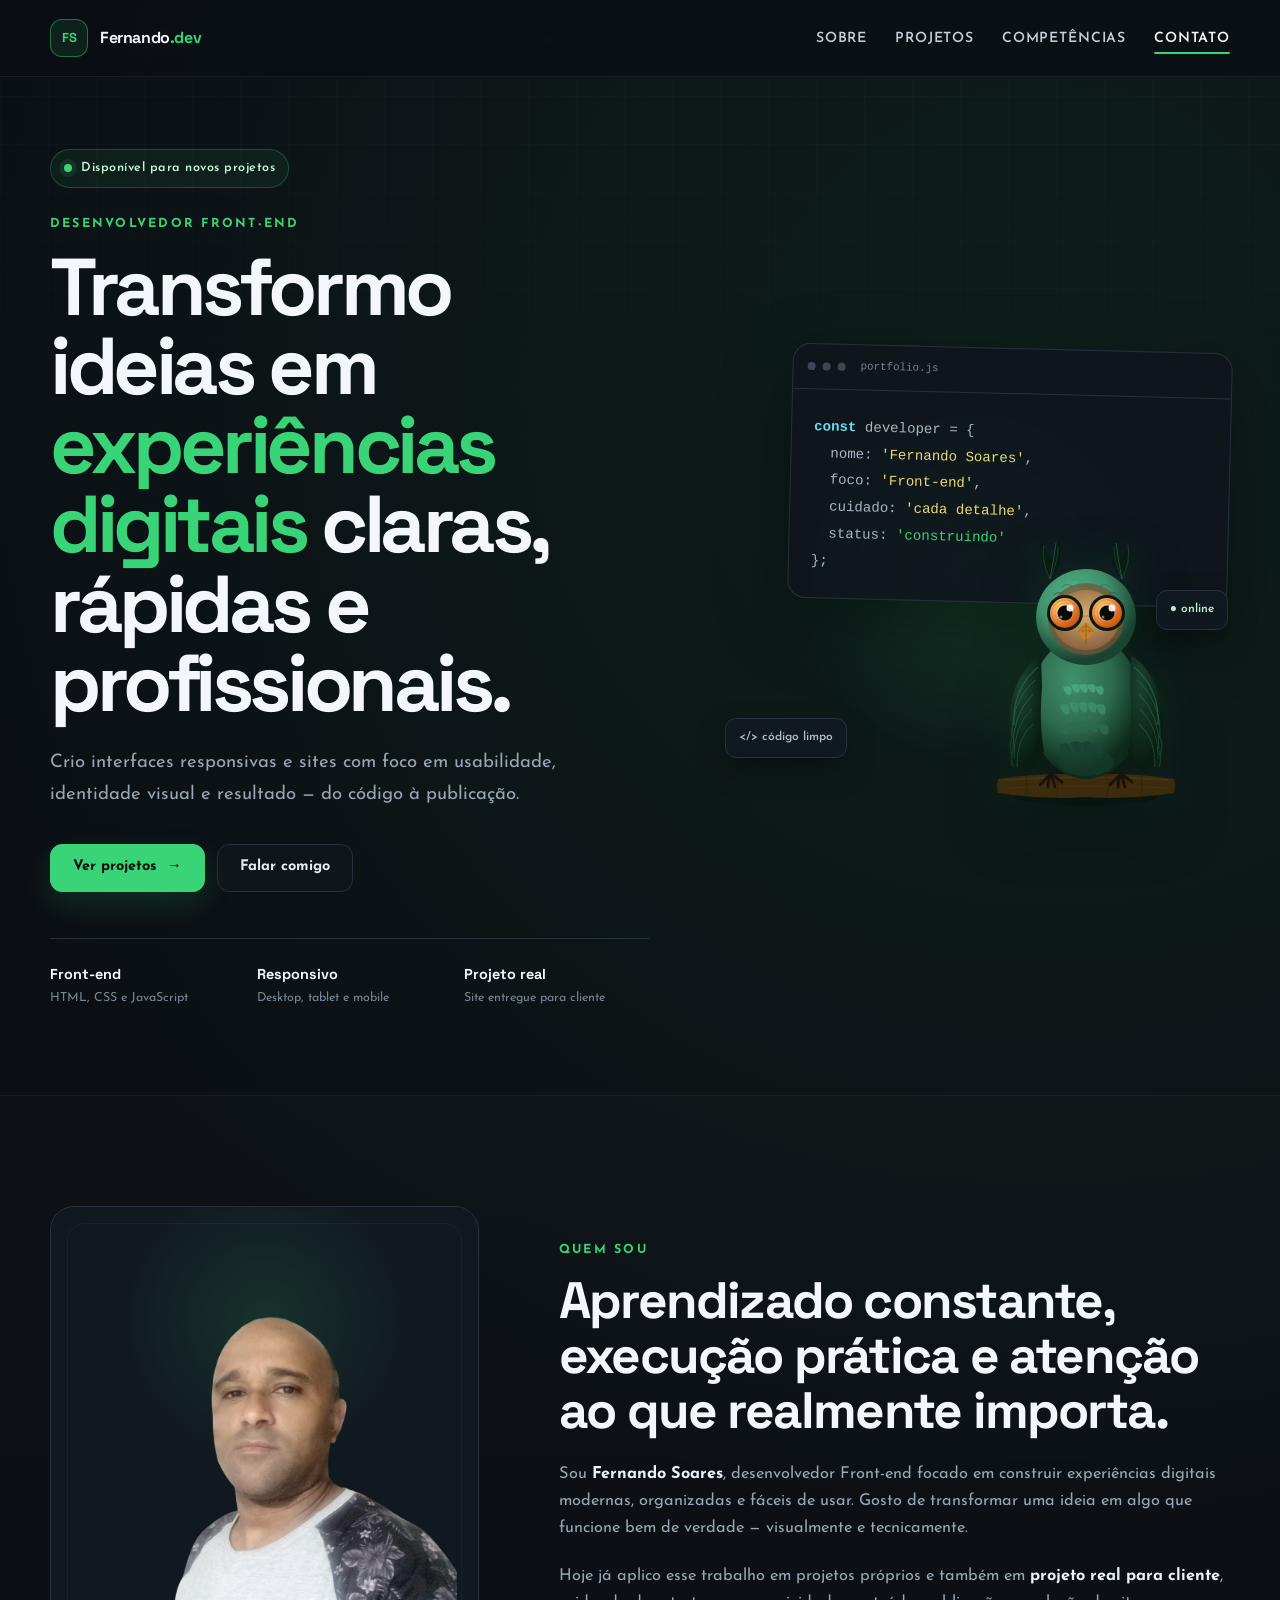
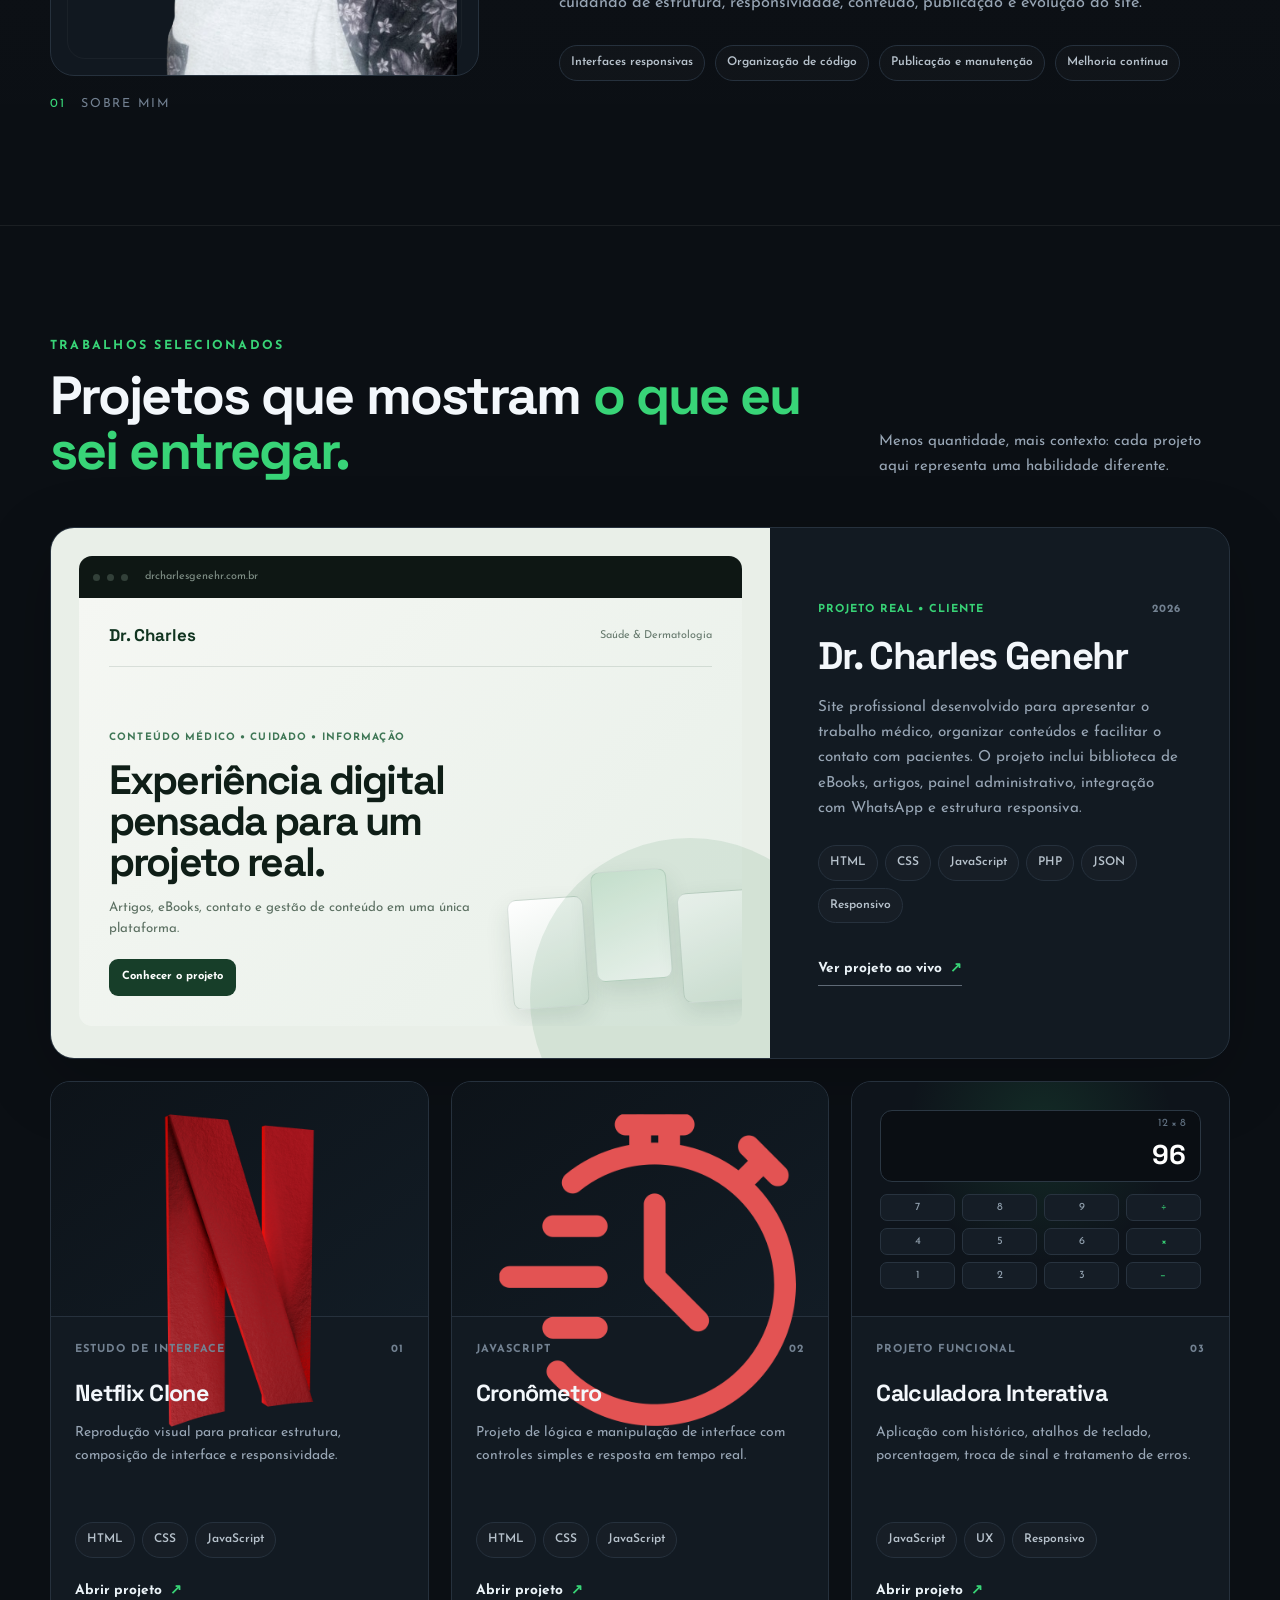
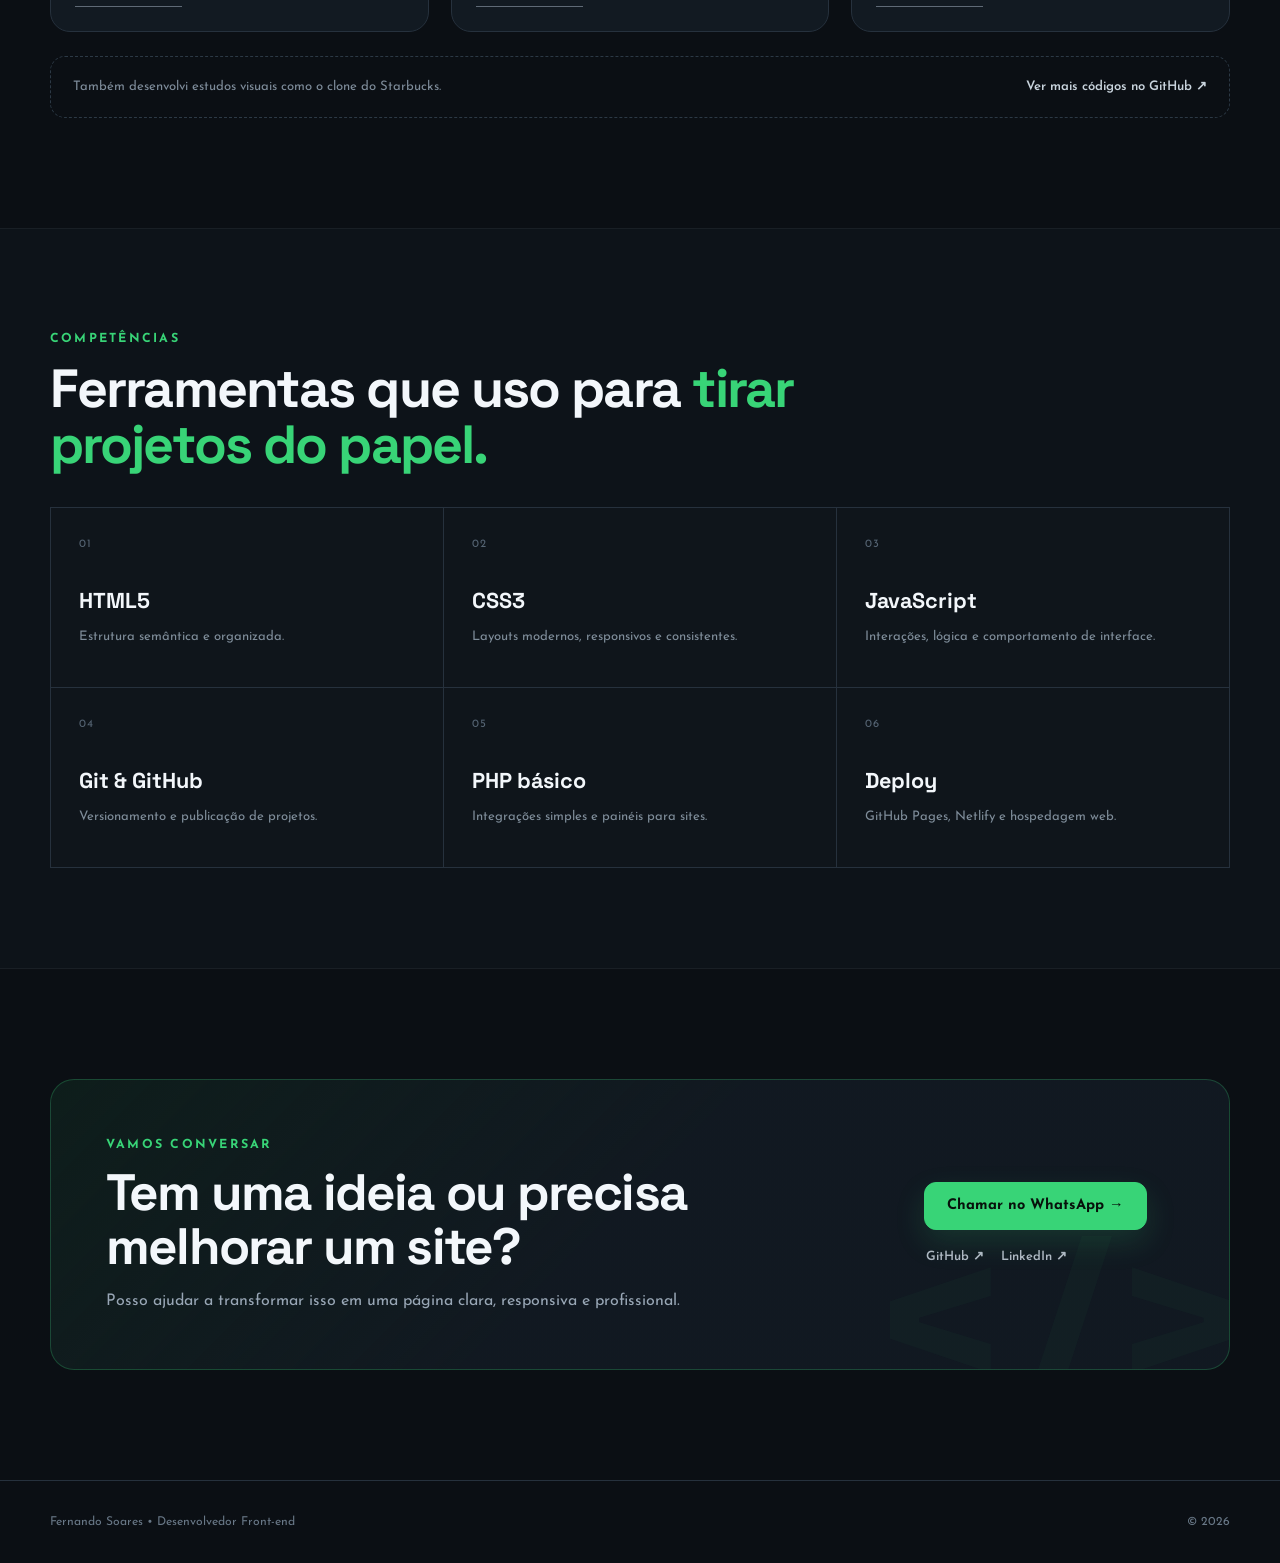
==== index.html @ dcc2171d "Substitui portfolio pela versao profissional" ====
<!DOCTYPE html>
<html lang="pt-BR">
<head>
  <meta charset="UTF-8">
  <meta name="viewport" content="width=device-width, initial-scale=1.0">
  <meta name="description" content="Portfólio de Fernando Soares, desenvolvedor Front-end. Sites responsivos, interfaces modernas e projetos web para clientes.">
  <meta name="theme-color" content="#0b0f14">
  <title>Fernando Soares | Desenvolvedor Front-end</title>
  <link rel="preconnect" href="https://fonts.googleapis.com">
  <link rel="preconnect" href="https://fonts.gstatic.com" crossorigin>
  <link href="https://fonts.googleapis.com/css2?family=Josefin+Sans:wght@300;400;500;600;700&family=Space+Grotesk:wght@500;600;700&display=swap" rel="stylesheet">
  <link rel="stylesheet" href="style.css">
</head>
<body>
  <a class="skip-link" href="#conteudo">Pular para o conteúdo</a>

  <header class="site-header" id="home">
    <nav class="nav-shell" aria-label="Navegação principal">
      <a class="brand" href="#home" aria-label="Fernando Soares - início">
        <span class="brand-mark">FS</span>
        <span class="brand-name">Fernando<span>.dev</span></span>
      </a>

      <button class="menu-toggle" type="button" aria-label="Abrir menu" aria-expanded="false" aria-controls="menu-principal">
        <span></span><span></span><span></span>
      </button>

      <ul class="nav-links" id="menu-principal">
        <li><a href="#sobre">Sobre</a></li>
        <li><a href="#projetos">Projetos</a></li>
        <li><a href="#competencias">Competências</a></li>
        <li><a href="#contato">Contato</a></li>
      </ul>
    </nav>
  </header>

  <main id="conteudo">
    <section class="hero section-shell">
      <div class="hero-copy reveal">
        <div class="availability"><span class="status-dot"></span> Disponível para novos projetos</div>
        <p class="eyebrow">DESENVOLVEDOR FRONT-END</p>
        <h1>Transformo ideias em <span>experiências digitais</span> claras, rápidas e profissionais.</h1>
        <p class="hero-text">Crio interfaces responsivas e sites com foco em usabilidade, identidade visual e resultado — do código à publicação.</p>
        <div class="hero-actions">
          <a class="btn primary" href="#projetos">Ver projetos <span aria-hidden="true">→</span></a>
          <a class="btn ghost" href="https://wa.me/5551999493155?text=Ol%C3%A1%20Fernando%2C%20vi%20seu%20portf%C3%B3lio%20e%20gostaria%20de%20conversar%20sobre%20um%20projeto." target="_blank" rel="noopener">Falar comigo</a>
        </div>
        <div class="hero-meta" aria-label="Resumo profissional">
          <div><strong>Front-end</strong><span>HTML, CSS e JavaScript</span></div>
          <div><strong>Responsivo</strong><span>Desktop, tablet e mobile</span></div>
          <div><strong>Projeto real</strong><span>Site entregue para cliente</span></div>
        </div>
      </div>

      <div class="hero-visual reveal" aria-hidden="true">
        <div class="code-panel">
          <div class="code-panel-top"><span></span><span></span><span></span><small>portfolio.js</small></div>
          <pre><code><b>const</b> developer = {
  nome: <em>'Fernando Soares'</em>,
  foco: <em>'Front-end'</em>,
  cuidado: <em>'cada detalhe'</em>,
  status: <strong>'construindo'</strong>
};</code></pre>
        </div>
        <div class="owl-signature"><div class="coruja-container">
<svg class="coruja" viewbox="0 0 220 310" xmlns="http://www.w3.org/2000/svg">
<defs>
<radialgradient cx="38%" cy="30%" id="bodyGrad" r="65%">
<stop offset="0%" stop-color="#40916c"></stop>
<stop offset="55%" stop-color="#2d6a4f"></stop>
<stop offset="100%" stop-color="#0d2b1a"></stop>
</radialgradient>
<radialgradient cx="38%" cy="30%" id="headGrad" r="65%">
<stop offset="0%" stop-color="#52b788"></stop>
<stop offset="55%" stop-color="#40916c"></stop>
<stop offset="100%" stop-color="#1b4332"></stop>
</radialgradient>
<radialgradient cx="35%" cy="30%" id="eyeGrad" r="70%">
<stop offset="0%" stop-color="#ffd166"></stop>
<stop offset="45%" stop-color="#f4a261"></stop>
<stop offset="100%" stop-color="#c8520a"></stop>
</radialgradient>
<radialgradient cx="50%" cy="40%" id="faceGrad" r="60%">
<stop offset="0%" stop-color="#d4aa70"></stop>
<stop offset="100%" stop-color="#8b6340"></stop>
</radialgradient>
<radialgradient cx="35%" cy="25%" id="wingGrad" r="70%">
<stop offset="0%" stop-color="#1b4332"></stop>
<stop offset="100%" stop-color="#081c11"></stop>
</radialgradient>
<filter id="glow">
<fegaussianblur result="blur" stddeviation="2"></fegaussianblur>
<fecomposite in="SourceGraphic" in2="blur" operator="over"></fecomposite>
</filter>
</defs>
<!-- Sombra no galho -->
<ellipse cx="110" cy="280" fill="#000" opacity="0.2" rx="72" ry="8"></ellipse>
<!-- Galho -->
<path d="M22 262 Q70 255 110 258 Q150 255 198 262 Q200 270 198 276 Q150 283 110 280 Q70 283 22 276 Q20 270 22 262Z" fill="#3d2b0e"></path>
<path d="M28 263 Q110 257 192 263" fill="none" opacity="0.5" stroke="#5a3f1a" stroke-width="1.5"></path>
<path d="M28 271 Q110 267 192 271" fill="none" opacity="0.3" stroke="#5a3f1a" stroke-width="1"></path>
<!-- Textura casca -->
<path d="M50 258 Q52 270 50 278" fill="none" opacity="0.6" stroke="#2a1a08" stroke-width="0.8"></path>
<path d="M80 256 Q83 270 81 279" fill="none" opacity="0.6" stroke="#2a1a08" stroke-width="0.8"></path>
<path d="M130 256 Q133 270 131 279" fill="none" opacity="0.6" stroke="#2a1a08" stroke-width="0.8"></path>
<path d="M165 258 Q167 270 165 278" fill="none" opacity="0.6" stroke="#2a1a08" stroke-width="0.8"></path>
<!-- Garras esquerda -->
<path d="M75 257 Q70 261 64 268" fill="none" stroke="#1a1208" stroke-linecap="round" stroke-width="2.8"></path>
<path d="M75 257 Q72 262 72 270" fill="none" stroke="#1a1208" stroke-linecap="round" stroke-width="2.8"></path>
<path d="M75 257 Q77 262 79 270" fill="none" stroke="#1a1208" stroke-linecap="round" stroke-width="2.8"></path>
<path d="M75 257 Q80 260 86 265" fill="none" stroke="#1a1208" stroke-linecap="round" stroke-width="2.8"></path>
<!-- Garras direita -->
<path d="M145 257 Q140 261 134 268" fill="none" stroke="#1a1208" stroke-linecap="round" stroke-width="2.8"></path>
<path d="M145 257 Q142 262 142 270" fill="none" stroke="#1a1208" stroke-linecap="round" stroke-width="2.8"></path>
<path d="M145 257 Q147 262 149 270" fill="none" stroke="#1a1208" stroke-linecap="round" stroke-width="2.8"></path>
<path d="M145 257 Q150 260 156 265" fill="none" stroke="#1a1208" stroke-linecap="round" stroke-width="2.8"></path>
<!-- Dedos - escama -->
<path d="M70 263 Q72 264 74 263" fill="none" stroke="#2a1a08" stroke-width="0.8"></path>
<path d="M137 263 Q139 264 141 263" fill="none" stroke="#2a1a08" stroke-width="0.8"></path>
<!-- Corpo base -->
<ellipse cx="110" cy="190" fill="url(#bodyGrad)" rx="56" ry="72"></ellipse>
<!-- Asa direita (atrás) -->
<path d="M155 138 Q190 162 187 218 Q183 245 170 257 Q158 250 152 234 Q157 208 154 170 Z" fill="url(#wingGrad)"></path>
<!-- Penas asa direita -->
<path d="M158 150 Q184 172 182 208" fill="none" opacity="0.7" stroke="#2d6a4f" stroke-width="1.2"></path>
<path d="M161 163 Q185 185 184 220" fill="none" opacity="0.6" stroke="#2d6a4f" stroke-width="1"></path>
<path d="M163 177 Q184 198 183 232" fill="none" opacity="0.5" stroke="#40916c" stroke-width="0.8"></path>
<path d="M164 192 Q183 210 182 242" fill="none" opacity="0.4" stroke="#40916c" stroke-width="0.8"></path>
<path d="M163 207 Q180 222 179 250" fill="none" opacity="0.35" stroke="#52b788" stroke-width="0.7"></path>
<!-- Pontas penas direita -->
<path d="M183 218 Q188 228 184 238" fill="none" opacity="0.8" stroke="#1b4332" stroke-width="1.5"></path>
<path d="M181 230 Q187 240 183 250" fill="none" opacity="0.7" stroke="#1b4332" stroke-width="1.5"></path>
<!-- Asa esquerda (atrás) -->
<path d="M65 138 Q30 162 33 218 Q37 245 50 257 Q62 250 68 234 Q63 208 66 170 Z" fill="url(#wingGrad)"></path>
<!-- Penas asa esquerda -->
<path d="M62 150 Q36 172 38 208" fill="none" opacity="0.7" stroke="#2d6a4f" stroke-width="1.2"></path>
<path d="M59 163 Q35 185 36 220" fill="none" opacity="0.6" stroke="#2d6a4f" stroke-width="1"></path>
<path d="M57 177 Q36 198 37 232" fill="none" opacity="0.5" stroke="#40916c" stroke-width="0.8"></path>
<path d="M56 192 Q37 210 38 242" fill="none" opacity="0.4" stroke="#40916c" stroke-width="0.8"></path>
<path d="M57 207 Q40 222 41 250" fill="none" opacity="0.35" stroke="#52b788" stroke-width="0.7"></path>
<!-- Pontas penas esquerda -->
<path d="M37 218 Q32 228 36 238" fill="none" opacity="0.8" stroke="#1b4332" stroke-width="1.5"></path>
<path d="M39 230 Q33 240 37 250" fill="none" opacity="0.7" stroke="#1b4332" stroke-width="1.5"></path>
<!-- Penas do peito - camadas -->
<!-- Camada 4 (mais alta) -->
<path d="M87 170 Q90 180 95 177 Q98 166 87 170Z" fill="#52b788" opacity="0.6"></path>
<path d="M95 168 Q98 178 103 175 Q106 164 95 168Z" fill="#52b788" opacity="0.6"></path>
<path d="M103 168 Q106 178 111 175 Q114 164 103 168Z" fill="#52b788" opacity="0.6"></path>
<path d="M111 168 Q114 178 119 175 Q122 164 111 168Z" fill="#52b788" opacity="0.6"></path>
<path d="M119 170 Q122 180 127 177 Q130 166 119 170Z" fill="#52b788" opacity="0.6"></path>
<!-- Camada 3 -->
<path d="M84 188 Q87 200 93 197 Q96 184 84 188Z" fill="#40916c" opacity="0.75"></path>
<path d="M93 186 Q96 198 102 195 Q105 182 93 186Z" fill="#40916c" opacity="0.75"></path>
<path d="M102 186 Q105 198 111 195 Q114 182 102 186Z" fill="#40916c" opacity="0.75"></path>
<path d="M111 186 Q114 198 120 195 Q123 182 111 186Z" fill="#40916c" opacity="0.75"></path>
<path d="M120 188 Q123 200 129 197 Q132 184 120 188Z" fill="#40916c" opacity="0.75"></path>
<!-- Camada 2 -->
<path d="M82 208 Q85 220 92 217 Q95 204 82 208Z" fill="#2d6a4f" opacity="0.85"></path>
<path d="M92 206 Q95 218 102 215 Q105 202 92 206Z" fill="#2d6a4f" opacity="0.85"></path>
<path d="M102 206 Q105 218 112 215 Q115 202 102 206Z" fill="#2d6a4f" opacity="0.85"></path>
<path d="M112 206 Q115 218 122 215 Q125 202 112 206Z" fill="#2d6a4f" opacity="0.85"></path>
<path d="M122 208 Q125 220 132 217 Q135 204 122 208Z" fill="#2d6a4f" opacity="0.85"></path>
<!-- Camada 1 (base) -->
<path d="M83 228 Q87 240 94 236 Q97 222 83 228Z" fill="#1b4332"></path>
<path d="M94 226 Q98 238 105 234 Q108 220 94 226Z" fill="#1b4332"></path>
<path d="M105 226 Q109 238 116 234 Q119 220 105 226Z" fill="#1b4332"></path>
<path d="M116 228 Q120 240 127 236 Q130 222 116 228Z" fill="#1b4332"></path>
<!-- Barriga arredondada -->
<ellipse cx="110" cy="245" fill="#1b4332" opacity="0.5" rx="28" ry="14"></ellipse>
<!-- Cabeça -->
<ellipse cx="110" cy="100" fill="url(#headGrad)" rx="50" ry="48"></ellipse>
<!-- Tufos das orelhas -->
<!-- Tufo esquerdo -->
<path d="M74 62 Q62 42 65 24 Q70 36 76 44 Q79 32 84 20 Q85 34 84 46 Q81 54 74 62Z" fill="#081c11"></path>
<path d="M74 62 Q65 44 68 28" fill="none" opacity="0.8" stroke="#1b4332" stroke-width="1.2"></path>
<path d="M74 62 Q78 42 80 26" fill="none" opacity="0.7" stroke="#2d6a4f" stroke-width="1"></path>
<path d="M74 62 Q82 44 82 30" fill="none" opacity="0.5" stroke="#2d6a4f" stroke-width="0.8"></path>
<!-- Tufo direito -->
<path d="M146 62 Q158 42 155 24 Q150 36 144 44 Q141 32 136 20 Q135 34 136 46 Q139 54 146 62Z" fill="#081c11"></path>
<path d="M146 62 Q155 44 152 28" fill="none" opacity="0.8" stroke="#1b4332" stroke-width="1.2"></path>
<path d="M146 62 Q142 42 140 26" fill="none" opacity="0.7" stroke="#2d6a4f" stroke-width="1"></path>
<path d="M146 62 Q138 44 138 30" fill="none" opacity="0.5" stroke="#2d6a4f" stroke-width="0.8"></path>
<!-- Disco facial externo -->
<ellipse cx="110" cy="102" fill="#7a5232" opacity="0.7" rx="38" ry="36"></ellipse>
<!-- Disco facial interno -->
<ellipse cx="110" cy="103" fill="url(#faceGrad)" rx="33" ry="30"></ellipse>
<!-- Arcos do disco facial -->
<path d="M78 90 Q88 82 98 90" fill="none" opacity="0.6" stroke="#5a3520" stroke-width="1.2"></path>
<path d="M122 90 Q132 82 142 90" fill="none" opacity="0.6" stroke="#5a3520" stroke-width="1.2"></path>
<path d="M81 102 Q110 96 139 102" fill="none" opacity="0.4" stroke="#5a3520" stroke-width="0.8"></path>
<!-- Penas da cabeça (textura) -->
<path d="M78 78 Q83 73 88 78" fill="none" opacity="0.7" stroke="#2d6a4f" stroke-width="1.3"></path>
<path d="M86 70 Q91 65 96 70" fill="none" opacity="0.6" stroke="#2d6a4f" stroke-width="1.1"></path>
<path d="M95 64 Q100 60 105 64" fill="none" opacity="0.5" stroke="#40916c" stroke-width="0.9"></path>
<path d="M132 78 Q137 73 142 78" fill="none" opacity="0.7" stroke="#2d6a4f" stroke-width="1.3"></path>
<path d="M124 70 Q129 65 134 70" fill="none" opacity="0.6" stroke="#2d6a4f" stroke-width="1.1"></path>
<path d="M115 64 Q120 60 125 64" fill="none" opacity="0.5" stroke="#40916c" stroke-width="0.9"></path>
<!-- Olho esquerdo - soquete -->
<circle cx="89" cy="96" fill="#0a1a0a" r="18"></circle>
<!-- Olho esquerdo - íris -->
<circle cx="89" cy="96" fill="url(#eyeGrad)" r="15"></circle>
<!-- Olho esquerdo - detalhe íris -->
<circle cx="89" cy="96" fill="none" opacity="0.5" r="13" stroke="#e07020" stroke-width="1.2"></circle>
<circle cx="89" cy="96" fill="none" opacity="0.4" r="10" stroke="#c85a10" stroke-width="0.8"></circle>
<!-- Olho esquerdo - pupila -->
<circle cx="89" cy="96" fill="#050a05" r="7.5"></circle>
<!-- Olho esquerdo - brilhos -->
<circle cx="94" cy="91" fill="white" opacity="0.9" r="3.5"></circle>
<circle cx="85" cy="100" fill="white" opacity="0.45" r="1.5"></circle>
<!-- Pálpebra esquerda (animação piscar) -->
<ellipse class="palpebra palpebra-e" cx="89" cy="96" fill="#c8a870" rx="15" ry="15"></ellipse>
<!-- Olho direito - soquete -->
<circle cx="131" cy="96" fill="#0a1a0a" r="18"></circle>
<!-- Olho direito - íris -->
<circle cx="131" cy="96" fill="url(#eyeGrad)" r="15"></circle>
<!-- Olho direito - detalhe íris -->
<circle cx="131" cy="96" fill="none" opacity="0.5" r="13" stroke="#e07020" stroke-width="1.2"></circle>
<circle cx="131" cy="96" fill="none" opacity="0.4" r="10" stroke="#c85a10" stroke-width="0.8"></circle>
<!-- Olho direito - pupila -->
<circle cx="131" cy="96" fill="#050a05" r="7.5"></circle>
<!-- Olho direito - brilhos -->
<circle cx="136" cy="91" fill="white" opacity="0.9" r="3.5"></circle>
<circle cx="127" cy="100" fill="white" opacity="0.45" r="1.5"></circle>
<!-- Pálpebra direita (animação piscar) -->
<ellipse class="palpebra palpebra-d" cx="131" cy="96" fill="#c8a870" rx="15" ry="15"></ellipse>
<!-- Bico -->
<path d="M102 115 Q110 130 118 115 Q114 107 110 106 Q106 107 102 115Z" fill="#c8832a"></path>
<path d="M102 115 Q107 110 110 109 Q113 110 118 115" fill="none" stroke="#a06518" stroke-width="1"></path>
<path d="M110 106 L110 128" fill="none" stroke="#8a5510" stroke-width="0.8"></path>
<!-- Narina -->
<ellipse cx="107" cy="114" fill="#a06518" opacity="0.7" rx="2" ry="1.2"></ellipse>
<ellipse cx="113" cy="114" fill="#a06518" opacity="0.7" rx="2" ry="1.2"></ellipse>
</svg>
</div></div>
        <div class="floating-tag tag-one">&lt;/&gt; código limpo</div>
        <div class="floating-tag tag-two">● online</div>
      </div>
    </section>

    <section class="about" id="sobre">
      <div class="section-shell about-grid">
        <div class="portrait-wrap reveal">
          <div class="portrait-frame">
            <img src="img/IMG_20241016_215758-removebg-preview.png" alt="Fernando Soares">
          </div>
          <div class="portrait-caption"><span>01</span> Sobre mim</div>
        </div>
        <div class="about-copy reveal">
          <p class="section-kicker">QUEM SOU</p>
          <h2>Aprendizado constante, execução prática e atenção ao que realmente importa.</h2>
          <p>Sou <strong>Fernando Soares</strong>, desenvolvedor Front-end focado em construir experiências digitais modernas, organizadas e fáceis de usar. Gosto de transformar uma ideia em algo que funcione bem de verdade — visualmente e tecnicamente.</p>
          <p>Hoje já aplico esse trabalho em projetos próprios e também em <strong>projeto real para cliente</strong>, cuidando de estrutura, responsividade, conteúdo, publicação e evolução do site.</p>
          <div class="about-points">
            <span>Interfaces responsivas</span>
            <span>Organização de código</span>
            <span>Publicação e manutenção</span>
            <span>Melhoria contínua</span>
          </div>
        </div>
      </div>
    </section>

    <section class="projects section-shell" id="projetos">
      <div class="section-head reveal">
        <div>
          <p class="section-kicker">TRABALHOS SELECIONADOS</p>
          <h2>Projetos que mostram <span>o que eu sei entregar.</span></h2>
        </div>
        <p>Menos quantidade, mais contexto: cada projeto aqui representa uma habilidade diferente.</p>
      </div>

      <article class="featured-project reveal">
        <div class="featured-preview medical-preview">
          <div class="browser-bar"><i></i><i></i><i></i><span>drcharlesgenehr.com.br</span></div>
          <div class="medical-ui">
            <div class="medical-brand"><b>Dr. Charles</b><span>Saúde & Dermatologia</span></div>
            <div class="medical-copy">
              <small>CONTEÚDO MÉDICO • CUIDADO • INFORMAÇÃO</small>
              <h3>Experiência digital pensada para um projeto real.</h3>
              <p>Artigos, eBooks, contato e gestão de conteúdo em uma única plataforma.</p>
              <div class="fake-button">Conhecer o projeto</div>
            </div>
            <div class="medical-cards"><span></span><span></span><span></span></div>
          </div>
        </div>
        <div class="featured-info">
          <div class="project-labels"><span class="client-badge">PROJETO REAL • CLIENTE</span><span>2026</span></div>
          <h3>Dr. Charles Genehr</h3>
          <p>Site profissional desenvolvido para apresentar o trabalho médico, organizar conteúdos e facilitar o contato com pacientes. O projeto inclui biblioteca de eBooks, artigos, painel administrativo, integração com WhatsApp e estrutura responsiva.</p>
          <div class="project-stack"><span>HTML</span><span>CSS</span><span>JavaScript</span><span>PHP</span><span>JSON</span><span>Responsivo</span></div>
          <div class="project-actions">
            <a class="text-link" href="https://www.drcharlesgenehr.com.br/" target="_blank" rel="noopener">Ver projeto ao vivo <span>↗</span></a>
          </div>
        </div>
      </article>

      <div class="project-grid">
        <article class="project-card reveal">
          <div class="project-image"><img src="img/netflix.png" alt="Tela do projeto Netflix Clone" loading="lazy"></div>
          <div class="project-card-body">
            <div class="project-top"><span>ESTUDO DE INTERFACE</span><span>01</span></div>
            <h3>Netflix Clone</h3>
            <p>Reprodução visual para praticar estrutura, composição de interface e responsividade.</p>
            <div class="project-stack"><span>HTML</span><span>CSS</span><span>JavaScript</span></div>
            <a class="text-link" href="https://peaceful-starlight-02739b.netlify.app/" target="_blank" rel="noopener">Abrir projeto <span>↗</span></a>
          </div>
        </article>

        <article class="project-card reveal">
          <div class="project-image"><img src="img/crono.png" alt="Tela do projeto Cronômetro" loading="lazy"></div>
          <div class="project-card-body">
            <div class="project-top"><span>JAVASCRIPT</span><span>02</span></div>
            <h3>Cronômetro</h3>
            <p>Projeto de lógica e manipulação de interface com controles simples e resposta em tempo real.</p>
            <div class="project-stack"><span>HTML</span><span>CSS</span><span>JavaScript</span></div>
            <a class="text-link" href="https://cronometro-mpdz.netlify.app/" target="_blank" rel="noopener">Abrir projeto <span>↗</span></a>
          </div>
        </article>

        <article class="project-card reveal calc-card">
          <div class="calc-mini" aria-hidden="true">
            <div class="calc-display"><small>12 × 8</small><strong>96</strong></div>
            <div class="calc-keys"><span>7</span><span>8</span><span>9</span><span>÷</span><span>4</span><span>5</span><span>6</span><span>×</span><span>1</span><span>2</span><span>3</span><span>−</span></div>
          </div>
          <div class="project-card-body">
            <div class="project-top"><span>PROJETO FUNCIONAL</span><span>03</span></div>
            <h3>Calculadora Interativa</h3>
            <p>Aplicação com histórico, atalhos de teclado, porcentagem, troca de sinal e tratamento de erros.</p>
            <div class="project-stack"><span>JavaScript</span><span>UX</span><span>Responsivo</span></div>
            <a class="text-link" href="calculadora.html" target="_blank">Abrir projeto <span>↗</span></a>
          </div>
        </article>
      </div>

      <div class="project-note reveal">
        <span>Também desenvolvi estudos visuais como o clone do Starbucks.</span>
        <a href="https://github.com/fernando-soares18" target="_blank" rel="noopener">Ver mais códigos no GitHub ↗</a>
      </div>
    </section>

    <section class="skills-section" id="competencias">
      <div class="section-shell">
        <div class="section-head compact reveal">
          <div><p class="section-kicker">COMPETÊNCIAS</p><h2>Ferramentas que uso para <span>tirar projetos do papel.</span></h2></div>
        </div>
        <div class="skill-grid reveal">
          <div class="skill-item"><span>01</span><strong>HTML5</strong><p>Estrutura semântica e organizada.</p></div>
          <div class="skill-item"><span>02</span><strong>CSS3</strong><p>Layouts modernos, responsivos e consistentes.</p></div>
          <div class="skill-item"><span>03</span><strong>JavaScript</strong><p>Interações, lógica e comportamento de interface.</p></div>
          <div class="skill-item"><span>04</span><strong>Git & GitHub</strong><p>Versionamento e publicação de projetos.</p></div>
          <div class="skill-item"><span>05</span><strong>PHP básico</strong><p>Integrações simples e painéis para sites.</p></div>
          <div class="skill-item"><span>06</span><strong>Deploy</strong><p>GitHub Pages, Netlify e hospedagem web.</p></div>
        </div>
      </div>
    </section>

    <section class="contact section-shell" id="contato">
      <div class="contact-card reveal">
        <div>
          <p class="section-kicker">VAMOS CONVERSAR</p>
          <h2>Tem uma ideia ou precisa melhorar um site?</h2>
          <p>Posso ajudar a transformar isso em uma página clara, responsiva e profissional.</p>
        </div>
        <div class="contact-actions">
          <a class="btn primary" href="https://wa.me/5551999493155?text=Ol%C3%A1%20Fernando%2C%20vi%20seu%20portf%C3%B3lio%20e%20gostaria%20de%20conversar." target="_blank" rel="noopener">Chamar no WhatsApp →</a>
          <div class="social-links">
            <a href="https://github.com/fernando-soares18" target="_blank" rel="noopener">GitHub ↗</a>
            <a href="https://www.linkedin.com/in/fernando-soares-da-rosa-programador519994931555" target="_blank" rel="noopener">LinkedIn ↗</a>
          </div>
        </div>
      </div>
    </section>
  </main>

  <footer>
    <div class="section-shell footer-inner"><span>Fernando Soares • Desenvolvedor Front-end</span><span>© <span id="year">2026</span></span></div>
  </footer>

  <button class="to-top" type="button" aria-label="Voltar ao topo">↑</button>
  <script src="js/script.js"></script>
</body>
</html>
---- style.css ----
/* =============================================
   Fernando Soares — Portfólio 2026
   Visual: dark, verde, limpo e profissional
   ============================================= */
:root {
  --bg: #0b0f14;
  --bg-soft: #10161d;
  --panel: #121a22;
  --panel-2: #161f29;
  --line: #26313d;
  --text: #f3f7fb;
  --muted: #98a6b5;
  --green: #38d477;
  --green-2: #23b965;
  --green-soft: rgba(56, 212, 119, .10);
  --shadow: 0 24px 70px rgba(0, 0, 0, .35);
  --radius: 24px;
  --shell: 1180px;
}

* { box-sizing: border-box; margin: 0; padding: 0; }
html { scroll-behavior: smooth; scroll-padding-top: 90px; }
body {
  min-height: 100vh;
  background:
    radial-gradient(circle at 82% 8%, rgba(56, 212, 119, .08), transparent 26%),
    var(--bg);
  color: var(--text);
  font-family: 'Josefin Sans', Arial, sans-serif;
  line-height: 1.65;
  overflow-x: hidden;
}
body::before {
  content: '';
  position: fixed;
  inset: 0;
  pointer-events: none;
  background-image: linear-gradient(rgba(255,255,255,.018) 1px, transparent 1px), linear-gradient(90deg, rgba(255,255,255,.018) 1px, transparent 1px);
  background-size: 48px 48px;
  mask-image: linear-gradient(to bottom, #000, transparent 70%);
  z-index: -1;
}
img { max-width: 100%; display: block; }
a { color: inherit; }
button, a { -webkit-tap-highlight-color: transparent; }

.skip-link { position: fixed; left: 16px; top: -60px; background: var(--green); color: #07110b; padding: 10px 14px; border-radius: 10px; z-index: 9999; font-weight: 700; text-decoration: none; }
.skip-link:focus { top: 16px; }
.section-shell { width: min(calc(100% - 48px), var(--shell)); margin-inline: auto; }

/* Header */
.site-header {
  position: sticky;
  top: 0;
  z-index: 1000;
  border-bottom: 1px solid rgba(255,255,255,.06);
  background: rgba(11, 15, 20, .78);
  backdrop-filter: blur(16px);
}
.nav-shell { width: min(calc(100% - 48px), var(--shell)); margin-inline: auto; min-height: 76px; display: flex; align-items: center; justify-content: space-between; gap: 28px; }
.brand { display: inline-flex; align-items: center; gap: 12px; text-decoration: none; }
.brand-mark { width: 38px; height: 38px; border: 1px solid rgba(56,212,119,.45); background: var(--green-soft); border-radius: 12px; display: grid; place-items: center; color: var(--green); font-family: 'Space Grotesk', sans-serif; font-size: 13px; font-weight: 700; }
.brand-name { font-family: 'Space Grotesk', sans-serif; font-weight: 700; letter-spacing: -.4px; }
.brand-name span { color: var(--green); }
.nav-links { display: flex; align-items: center; gap: 28px; list-style: none; }
.nav-links a { position: relative; text-decoration: none; color: #c7d0d9; font-size: .88rem; font-weight: 600; letter-spacing: .06em; text-transform: uppercase; transition: color .2s ease; }
.nav-links a::after { content: ''; position: absolute; left: 0; bottom: -8px; width: 0; height: 2px; border-radius: 99px; background: var(--green); transition: width .25s ease; }
.nav-links a:hover, .nav-links a.active { color: #fff; }
.nav-links a:hover::after, .nav-links a.active::after { width: 100%; }
.menu-toggle { display: none; width: 44px; height: 44px; background: transparent; border: 1px solid var(--line); border-radius: 12px; cursor: pointer; padding: 10px; }
.menu-toggle span { display: block; height: 2px; margin: 5px 0; border-radius: 99px; background: var(--text); transition: transform .2s, opacity .2s; }

/* Hero */
.hero { min-height: calc(100vh - 76px); display: grid; grid-template-columns: 1.08fr .92fr; align-items: center; gap: 70px; padding-block: 72px 88px; }
.hero-copy { max-width: 700px; }
.availability { display: inline-flex; align-items: center; gap: 9px; border: 1px solid rgba(56,212,119,.26); background: rgba(56,212,119,.07); color: #c7f7d9; border-radius: 999px; padding: 8px 13px; font-size: .79rem; font-weight: 600; letter-spacing: .04em; margin-bottom: 26px; }
.status-dot { width: 8px; height: 8px; border-radius: 50%; background: var(--green); box-shadow: 0 0 0 5px rgba(56,212,119,.10); animation: pulse 2s infinite; }
@keyframes pulse { 50% { box-shadow: 0 0 0 9px rgba(56,212,119,0); } }
.eyebrow, .section-kicker { color: var(--green); font-size: .78rem; font-weight: 700; letter-spacing: .18em; }
.hero h1 { margin-top: 14px; font-family: 'Space Grotesk', sans-serif; font-size: clamp(3rem, 6.3vw, 6.15rem); line-height: .98; letter-spacing: -.055em; max-width: 800px; }
.hero h1 span, .section-head h2 span { color: var(--green); }
.hero-text { max-width: 650px; margin-top: 24px; color: var(--muted); font-size: clamp(1rem, 1.5vw, 1.16rem); line-height: 1.75; }
.hero-actions { display: flex; flex-wrap: wrap; gap: 12px; margin-top: 32px; }
.btn { min-height: 48px; display: inline-flex; align-items: center; justify-content: center; gap: 10px; padding: 0 22px; border-radius: 12px; text-decoration: none; font-weight: 700; font-size: .91rem; transition: transform .2s ease, border-color .2s ease, background .2s ease; }
.btn:hover { transform: translateY(-2px); }
.btn.primary { background: var(--green); color: #07110b; border: 1px solid var(--green); box-shadow: 0 12px 30px rgba(56,212,119,.15); }
.btn.primary:hover { background: #49e58a; }
.btn.ghost { border: 1px solid var(--line); color: #e5ecf2; background: rgba(255,255,255,.015); }
.btn.ghost:hover { border-color: #52606f; background: rgba(255,255,255,.035); }
.hero-meta { margin-top: 46px; padding-top: 24px; border-top: 1px solid var(--line); display: grid; grid-template-columns: repeat(3, 1fr); gap: 22px; }
.hero-meta div { display: flex; flex-direction: column; gap: 3px; }
.hero-meta strong { font-family: 'Space Grotesk', sans-serif; font-size: .9rem; }
.hero-meta span { color: #778697; font-size: .78rem; line-height: 1.45; }

.hero-visual { min-height: 580px; position: relative; display: flex; align-items: center; justify-content: center; }
.hero-visual::before { content: ''; position: absolute; width: 390px; height: 390px; border-radius: 50%; background: radial-gradient(circle, rgba(56,212,119,.16), rgba(56,212,119,0) 68%); filter: blur(6px); }
.code-panel { position: absolute; top: 60px; right: 0; width: min(100%, 440px); background: rgba(15,22,29,.88); border: 1px solid var(--line); border-radius: 18px; overflow: hidden; box-shadow: var(--shadow); transform: rotate(1.4deg); z-index: 2; }
.code-panel-top { height: 45px; padding: 0 14px; display: flex; align-items: center; gap: 7px; border-bottom: 1px solid var(--line); color: #758596; }
.code-panel-top span { width: 8px; height: 8px; border-radius: 50%; background: #3d4854; }
.code-panel-top small { margin-left: 8px; font-family: monospace; }
.code-panel pre { padding: 24px 22px; overflow: auto; color: #aab6c3; font: 500 .88rem/1.9 monospace; }
.code-panel b { color: #66d9ef; } .code-panel em { color: #e6db74; font-style: normal; } .code-panel strong { color: var(--green); font-weight: 500; }
.owl-signature { position: absolute; right: 34px; bottom: 32px; z-index: 4; }
.owl-signature .coruja-container { position: static !important; width: 220px !important; animation: owlFloat 4s ease-in-out infinite; filter: drop-shadow(0 24px 30px rgba(0,0,0,.45)) drop-shadow(0 0 18px rgba(56,212,119,.13)); }
.owl-signature .coruja { width: 100%; height: auto; }
@keyframes owlFloat { 50% { transform: translateY(-8px) rotate(.4deg); } }
.palpebra { transform-origin: center; transform-box: fill-box; transform: scaleY(0); opacity: 0; animation: blink 6s ease-in-out infinite; }
.palpebra-d { animation-delay: .05s; }
@keyframes blink { 0%,78%,100% { transform: scaleY(0); opacity:0; } 82% { transform:scaleY(1); opacity:1; } 86% { transform:scaleY(0); opacity:0; } }
.floating-tag { position: absolute; z-index: 5; padding: 9px 13px; border: 1px solid var(--line); border-radius: 11px; background: rgba(18,26,34,.88); backdrop-filter: blur(8px); color: #afbbc6; box-shadow: 0 12px 30px rgba(0,0,0,.25); font-size: .75rem; font-weight: 600; }
.tag-one { left: 6px; bottom: 110px; } .tag-two { right: 2px; bottom: 238px; color: #baf2cf; }

/* About */
.about { border-block: 1px solid rgba(255,255,255,.05); background: linear-gradient(180deg, rgba(255,255,255,.015), rgba(255,255,255,.005)); }
.about-grid { display: grid; grid-template-columns: .78fr 1.22fr; gap: 80px; align-items: center; padding-block: 110px; }
.portrait-wrap { display: flex; flex-direction: column; gap: 18px; }
.portrait-frame { min-height: 470px; position: relative; display: flex; align-items: flex-end; justify-content: center; border-radius: var(--radius); overflow: hidden; border: 1px solid var(--line); background: radial-gradient(circle at 50% 24%, rgba(56,212,119,.14), transparent 36%), #111820; }
.portrait-frame::before { content: ''; position:absolute; inset:16px; border: 1px solid rgba(255,255,255,.04); border-radius: 18px; }
.portrait-frame img { position: relative; z-index: 1; width: 90%; max-height: 440px; object-fit: contain; object-position: bottom; filter: saturate(.88) contrast(1.04); }
.portrait-caption { color: #728091; font-size: .78rem; text-transform: uppercase; letter-spacing: .14em; }
.portrait-caption span { color: var(--green); margin-right: 10px; }
.about-copy h2, .section-head h2, .contact-card h2 { font-family: 'Space Grotesk', sans-serif; letter-spacing: -.035em; }
.about-copy h2 { margin-top: 12px; font-size: clamp(2rem, 4vw, 3.45rem); line-height: 1.08; max-width: 760px; }
.about-copy > p:not(.section-kicker) { color: var(--muted); margin-top: 22px; font-size: 1.02rem; max-width: 760px; }
.about-copy strong { color: #e9f2f8; }
.about-points { display: flex; flex-wrap: wrap; gap: 10px; margin-top: 28px; }
.about-points span, .project-stack span { border: 1px solid var(--line); background: rgba(255,255,255,.018); color: #b7c2cc; border-radius: 999px; padding: 7px 11px; font-size: .75rem; font-weight: 600; }

/* Projects */
.projects { padding-block: 110px; }
.section-head { display: flex; justify-content: space-between; align-items: end; gap: 50px; margin-bottom: 48px; }
.section-head h2 { margin-top: 11px; font-size: clamp(2.2rem, 4.2vw, 4rem); line-height: 1.04; max-width: 820px; }
.section-head > p { width: min(100%, 370px); color: var(--muted); font-size: .94rem; }
.featured-project { display: grid; grid-template-columns: 1.22fr .78fr; min-height: 530px; border: 1px solid var(--line); border-radius: var(--radius); overflow: hidden; background: var(--panel); box-shadow: 0 20px 70px rgba(0,0,0,.22); }
.featured-preview { min-height: 530px; padding: 28px; position: relative; overflow: hidden; background: #e9efe8; color: #0f1e17; }
.featured-preview::after { content:''; position:absolute; width:320px; height:320px; border-radius:50%; background:rgba(56,130,86,.12); right:-80px; bottom:-100px; }
.browser-bar { height: 42px; display: flex; align-items: center; gap: 7px; padding: 0 14px; border-radius: 13px 13px 0 0; background: #0e1714; color: #819188; font-size: .68rem; }
.browser-bar i { width: 7px; height:7px; border-radius:50%; background:#324039; }
.browser-bar span { margin-left: 10px; }
.medical-ui { min-height: 420px; background: linear-gradient(135deg,#f5f7f3,#e8f0e9); padding: 24px 30px 30px; border-radius: 0 0 13px 13px; position:relative; overflow:hidden; }
.medical-brand { display:flex; align-items:center; justify-content:space-between; gap:15px; padding-bottom:16px; border-bottom:1px solid rgba(18,50,33,.12); }
.medical-brand b { font-family:'Space Grotesk',sans-serif; font-size:1.06rem; color:#123521; } .medical-brand span{font-size:.68rem;color:#66796d;}
.medical-copy { max-width: 390px; padding-top: 56px; position:relative; z-index:2; }
.medical-copy small { color:#3e7655; font-size:.64rem; font-weight:700; letter-spacing:.11em; }
.medical-copy h3 { margin-top:10px; font-family:'Space Grotesk',sans-serif; font-size:clamp(2rem,3.2vw,3.15rem); line-height:1; letter-spacing:-.045em; }
.medical-copy p { color:#5b6f61; font-size:.83rem; line-height:1.6; margin-top:14px; }
.fake-button { display:inline-flex; margin-top:20px; background:#173e29; color:#fff; padding:9px 13px; border-radius:9px; font-size:.7rem; font-weight:700; }
.medical-cards { position:absolute; right:-14px; bottom:24px; display:flex; gap:9px; transform:rotate(-4deg); }
.medical-cards span { width:76px; height:110px; border-radius:9px; background:linear-gradient(160deg,#fff,#dbe7de); border:1px solid rgba(23,62,41,.12); box-shadow:0 10px 24px rgba(37,69,49,.12); }
.medical-cards span:nth-child(2){transform:translateY(-22px); background:linear-gradient(160deg,#d7ebdc,#fff);}.medical-cards span:nth-child(3){transform:translateY(5px);}
.featured-info { padding: 48px; display:flex; flex-direction:column; justify-content:center; }
.project-labels, .project-top { display:flex; align-items:center; justify-content:space-between; gap:14px; color:#738292; font-size:.69rem; font-weight:700; letter-spacing:.09em; }
.client-badge { color:var(--green); }
.featured-info h3, .project-card h3 { font-family:'Space Grotesk',sans-serif; }
.featured-info h3 { margin-top:18px; font-size:clamp(2rem,3vw,3.1rem); letter-spacing:-.04em; line-height:1; }
.featured-info > p { color:var(--muted); margin-top:20px; font-size:.95rem; }
.project-stack { display:flex; flex-wrap:wrap; gap:7px; margin-top:24px; }
.project-actions { margin-top:32px; }
.text-link { display:inline-flex; align-items:center; gap:8px; color:#eaf2f7; text-decoration:none; font-size:.86rem; font-weight:700; border-bottom:1px solid #5f6a76; padding-bottom:4px; transition:color .2s,border-color .2s; }
.text-link span { color:var(--green); } .text-link:hover { color:var(--green); border-color:var(--green); }
.project-grid { display:grid; grid-template-columns:repeat(3,1fr); gap:22px; margin-top:22px; }
.project-card { min-width:0; border:1px solid var(--line); border-radius:20px; background:var(--panel); overflow:hidden; transition:transform .25s,border-color .25s,box-shadow .25s; }
.project-card:hover { transform:translateY(-5px); border-color:#3c4b59; box-shadow:0 18px 45px rgba(0,0,0,.25); }
.project-image { height:235px; display:grid; place-items:center; padding:18px; background:linear-gradient(145deg,#0d1319,#121c25); border-bottom:1px solid var(--line); }
.project-image img { width:100%; height:100%; object-fit:contain; border-radius:10px; }
.project-card-body { padding:24px; }
.project-card h3 { margin-top:14px; font-size:1.45rem; letter-spacing:-.03em; }
.project-card p { color:var(--muted); font-size:.87rem; margin-top:10px; min-height:82px; }
.project-card .project-stack { margin-top:18px; }
.project-card .text-link { margin-top:22px; }
.calc-mini { height:235px; padding:28px; background:radial-gradient(circle at 50% 20%,rgba(56,212,119,.12),transparent 50%),#0e141b; border-bottom:1px solid var(--line); }
.calc-display { height:72px; padding:12px 14px; border:1px solid #2b3743; border-radius:12px; background:#0a0e13; display:flex; flex-direction:column; align-items:flex-end; justify-content:center; }
.calc-display small { color:#607080; font-size:.68rem; } .calc-display strong { font-family:'Space Grotesk',sans-serif; font-size:1.7rem; color:#fff; }
.calc-keys { display:grid; grid-template-columns:repeat(4,1fr); gap:7px; margin-top:12px; }
.calc-keys span { display:grid; place-items:center; min-height:27px; border:1px solid #28333f; border-radius:7px; color:#91a0ae; font-size:.68rem; background:#151d26; }.calc-keys span:nth-child(4n){color:var(--green);}
.project-note { margin-top:24px; padding:19px 22px; border:1px dashed #2c3945; border-radius:15px; display:flex; justify-content:space-between; gap:20px; color:#7e8c9a; font-size:.82rem; }.project-note a{color:#c9d4dd;text-decoration:none;font-weight:600;}.project-note a:hover{color:var(--green);}

/* Skills */
.skills-section { padding-block:100px; border-block:1px solid rgba(255,255,255,.05); background:#0d1319; }
.section-head.compact { margin-bottom:35px; }
.skill-grid { display:grid; grid-template-columns:repeat(3,1fr); border-top:1px solid var(--line); border-left:1px solid var(--line); }
.skill-item { min-height:180px; padding:28px; border-right:1px solid var(--line); border-bottom:1px solid var(--line); background:rgba(255,255,255,.008); transition:background .2s; }.skill-item:hover{background:rgba(56,212,119,.035);}
.skill-item > span { display:block; color:#556473; font-size:.7rem; letter-spacing:.12em; }
.skill-item strong { display:block; margin-top:28px; font-family:'Space Grotesk',sans-serif; font-size:1.35rem; }.skill-item p{color:#7f8d9a;font-size:.82rem;margin-top:7px;}

/* Contact */
.contact { padding-block:110px; }
.contact-card { position:relative; overflow:hidden; display:flex; justify-content:space-between; align-items:center; gap:60px; padding:55px; border:1px solid rgba(56,212,119,.25); border-radius:var(--radius); background:linear-gradient(135deg,rgba(56,212,119,.075),rgba(18,26,34,.95) 48%); }
.contact-card::after { content:'</>'; position:absolute; right:-28px; bottom:-72px; font-family:'Space Grotesk',sans-serif; font-size:15rem; font-weight:700; color:rgba(56,212,119,.035); line-height:1; }
.contact-card > * { position:relative; z-index:1; }
.contact-card h2 { max-width:700px; margin-top:10px; font-size:clamp(2rem,4vw,3.5rem); line-height:1.05; }.contact-card p:not(.section-kicker){color:var(--muted);margin-top:14px;max-width:650px;}
.contact-actions { min-width:250px; display:flex; flex-direction:column; gap:16px; align-items:flex-start; }
.social-links { display:flex; gap:17px; padding-left:2px; }.social-links a{color:#aeb9c3;font-size:.8rem;text-decoration:none;font-weight:600;}.social-links a:hover{color:var(--green);}

/* Footer */
footer { border-top:1px solid var(--line); color:#687786; font-size:.76rem; }
.footer-inner { min-height:82px; display:flex; align-items:center; justify-content:space-between; gap:20px; }
.to-top { position:fixed; right:22px; bottom:22px; width:44px; height:44px; border:1px solid var(--line); border-radius:13px; background:rgba(18,26,34,.9); backdrop-filter:blur(8px); color:#d9e3ea; cursor:pointer; opacity:0; pointer-events:none; transform:translateY(10px); transition:.2s; z-index:50; }.to-top.show{opacity:1;pointer-events:auto;transform:none;}.to-top:hover{border-color:var(--green);color:var(--green);}

/* Reveal */
.reveal { opacity:0; transform:translateY(22px); transition:opacity .7s ease,transform .7s ease; }.reveal.visible{opacity:1;transform:none;}
@media (prefers-reduced-motion: reduce){html{scroll-behavior:auto}.reveal{opacity:1;transform:none;transition:none}.status-dot,.owl-signature .coruja-container{animation:none}}

/* Responsive */
@media (max-width: 1040px) {
  .hero { grid-template-columns:1fr; gap:20px; padding-top:66px; }
  .hero-copy { max-width:840px; }
  .hero-visual { min-height:430px; width:min(100%,700px); margin-inline:auto; }
  .code-panel { right:8%; width:430px; }
  .owl-signature { right:13%; bottom:5px; }
  .about-grid { grid-template-columns:.9fr 1.1fr; gap:45px; }
  .featured-project { grid-template-columns:1fr; }.featured-preview{min-height:460px}.featured-info{padding:38px;}
  .project-grid{grid-template-columns:1fr 1fr}.project-card:last-child{grid-column:1/-1}.project-card:last-child .project-card-body p{min-height:auto}
  .skill-grid{grid-template-columns:repeat(2,1fr)}
  .contact-card{align-items:flex-start;flex-direction:column;gap:30px}
}

@media (max-width: 760px) {
  .section-shell,.nav-shell{width:min(calc(100% - 30px),var(--shell))}
  .nav-shell{min-height:68px}
  .menu-toggle{display:block}
  .nav-links{position:absolute;top:68px;left:15px;right:15px;display:none;flex-direction:column;align-items:stretch;gap:0;padding:10px;border:1px solid var(--line);border-radius:14px;background:#111820;box-shadow:var(--shadow)}
  .nav-links.open{display:flex}.nav-links a{display:block;padding:13px;border-radius:9px}.nav-links a::after{display:none}.nav-links a:hover{background:rgba(255,255,255,.03)}
  .menu-toggle.open span:nth-child(1){transform:translateY(7px) rotate(45deg)}.menu-toggle.open span:nth-child(2){opacity:0}.menu-toggle.open span:nth-child(3){transform:translateY(-7px) rotate(-45deg)}
  .hero{min-height:auto;padding-block:54px 70px}.hero h1{font-size:clamp(2.75rem,14vw,4.7rem)}.hero-meta{grid-template-columns:1fr;gap:12px}.hero-meta div{padding-bottom:10px;border-bottom:1px solid rgba(255,255,255,.04)}
  .hero-visual{min-height:390px}.code-panel{top:20px;right:0;width:96%;transform:none}.code-panel pre{font-size:.75rem;padding:20px 16px}.owl-signature{right:6px;bottom:-4px}.owl-signature .coruja-container{width:150px!important}.tag-one{left:2px;bottom:26px}.tag-two{right:auto;left:12px;bottom:76px}
  .about-grid{grid-template-columns:1fr;padding-block:75px;gap:38px}.portrait-frame{min-height:390px}.portrait-frame img{max-height:370px}
  .projects,.skills-section,.contact{padding-block:76px}.section-head{flex-direction:column;align-items:flex-start;gap:18px;margin-bottom:35px}.section-head>p{width:100%}
  .featured-preview{min-height:400px;padding:16px}.medical-ui{min-height:345px;padding:20px}.medical-copy{padding-top:38px}.medical-copy h3{font-size:2.2rem}.medical-cards{opacity:.42}.featured-info{padding:28px 22px}
  .project-grid{grid-template-columns:1fr}.project-card:last-child{grid-column:auto}.project-card p{min-height:auto}.project-note{flex-direction:column}
  .skill-grid{grid-template-columns:1fr}.skill-item{min-height:150px}.skill-item strong{margin-top:18px}
  .contact-card{padding:32px 24px}.contact-actions{min-width:0;width:100%}.contact-actions .btn{width:100%}
  .footer-inner{padding-block:22px;flex-direction:column;justify-content:center;text-align:center}.to-top{right:14px;bottom:14px}
}

@media (max-width: 430px) {
  .brand-name{font-size:.92rem}.brand-mark{width:35px;height:35px}.hero-actions .btn{width:100%}.availability{font-size:.7rem}.hero-visual{min-height:350px}.code-panel{width:100%}.code-panel pre{font-size:.68rem}.owl-signature .coruja-container{width:125px!important}.floating-tag{font-size:.67rem}.portrait-frame{min-height:340px}.medical-brand span{display:none}.medical-copy h3{font-size:1.85rem}.medical-cards span{width:58px;height:85px}.project-image,.calc-mini{height:210px}
}
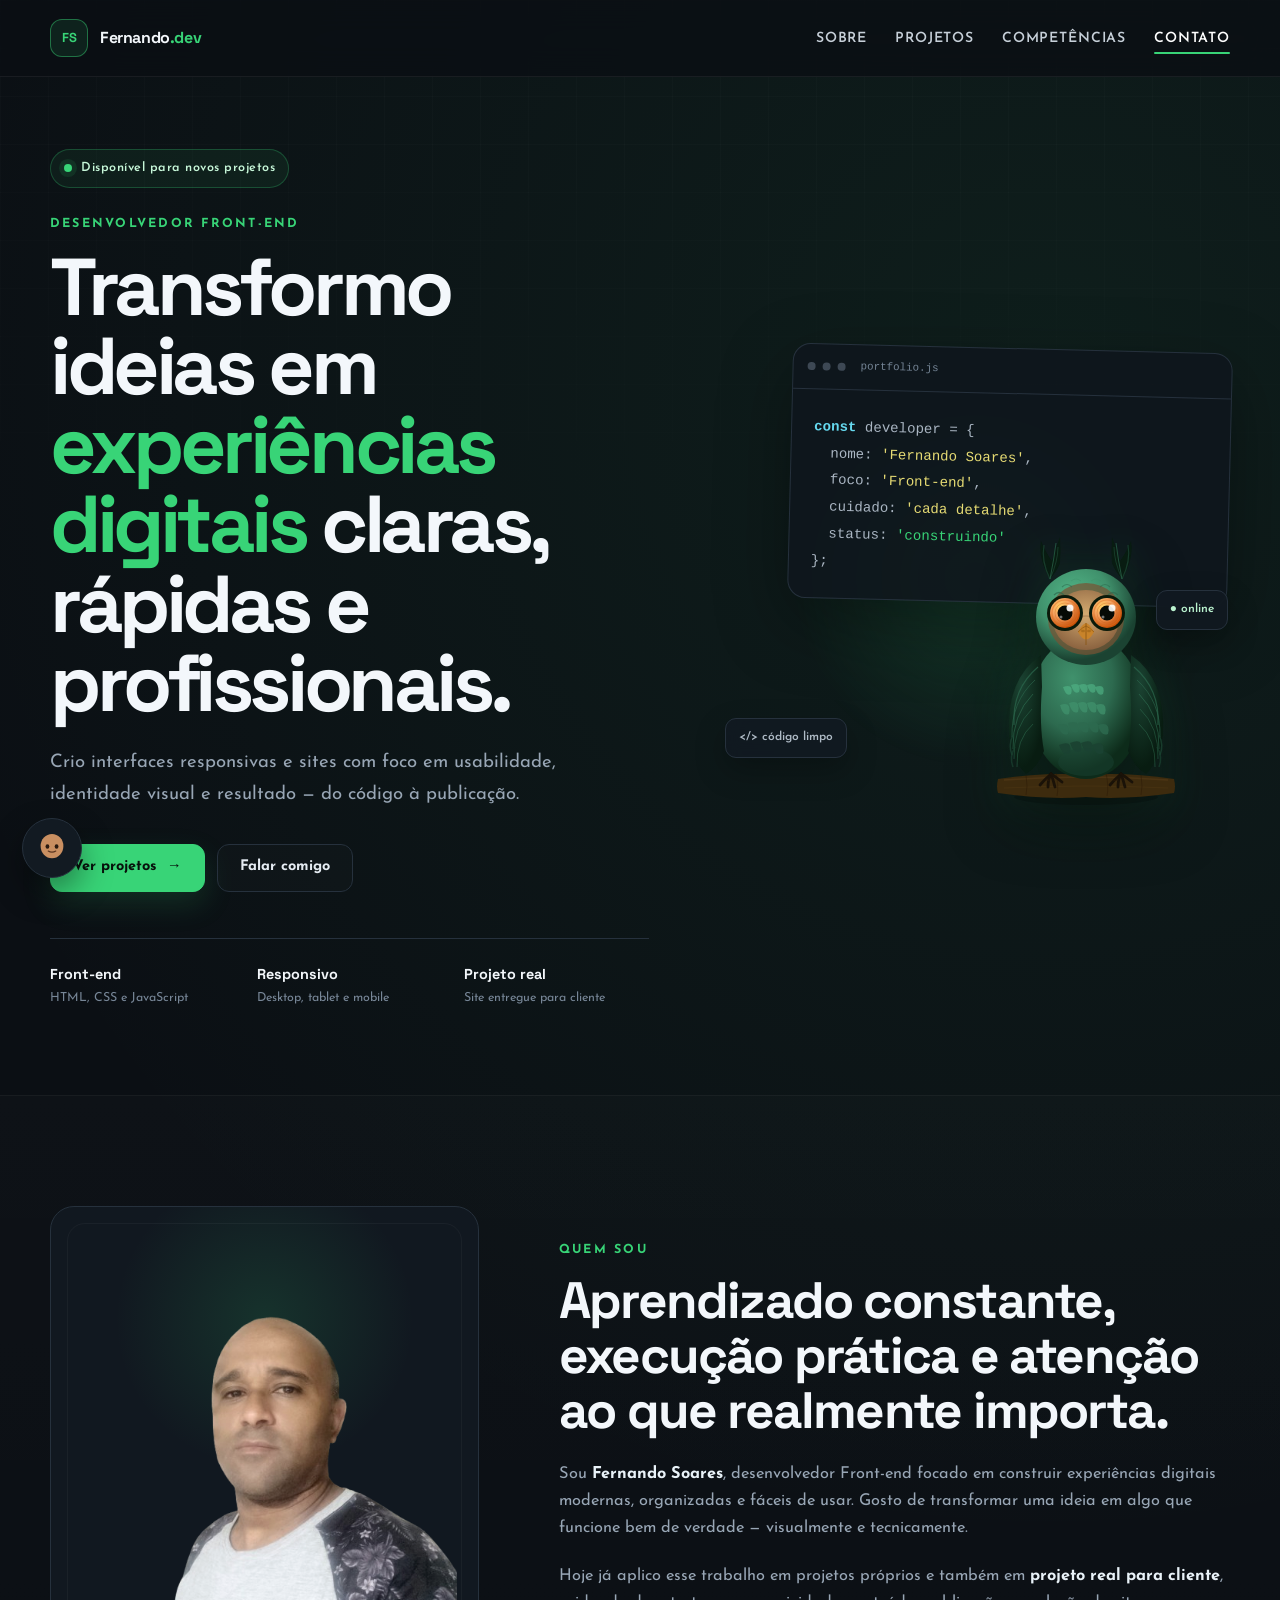
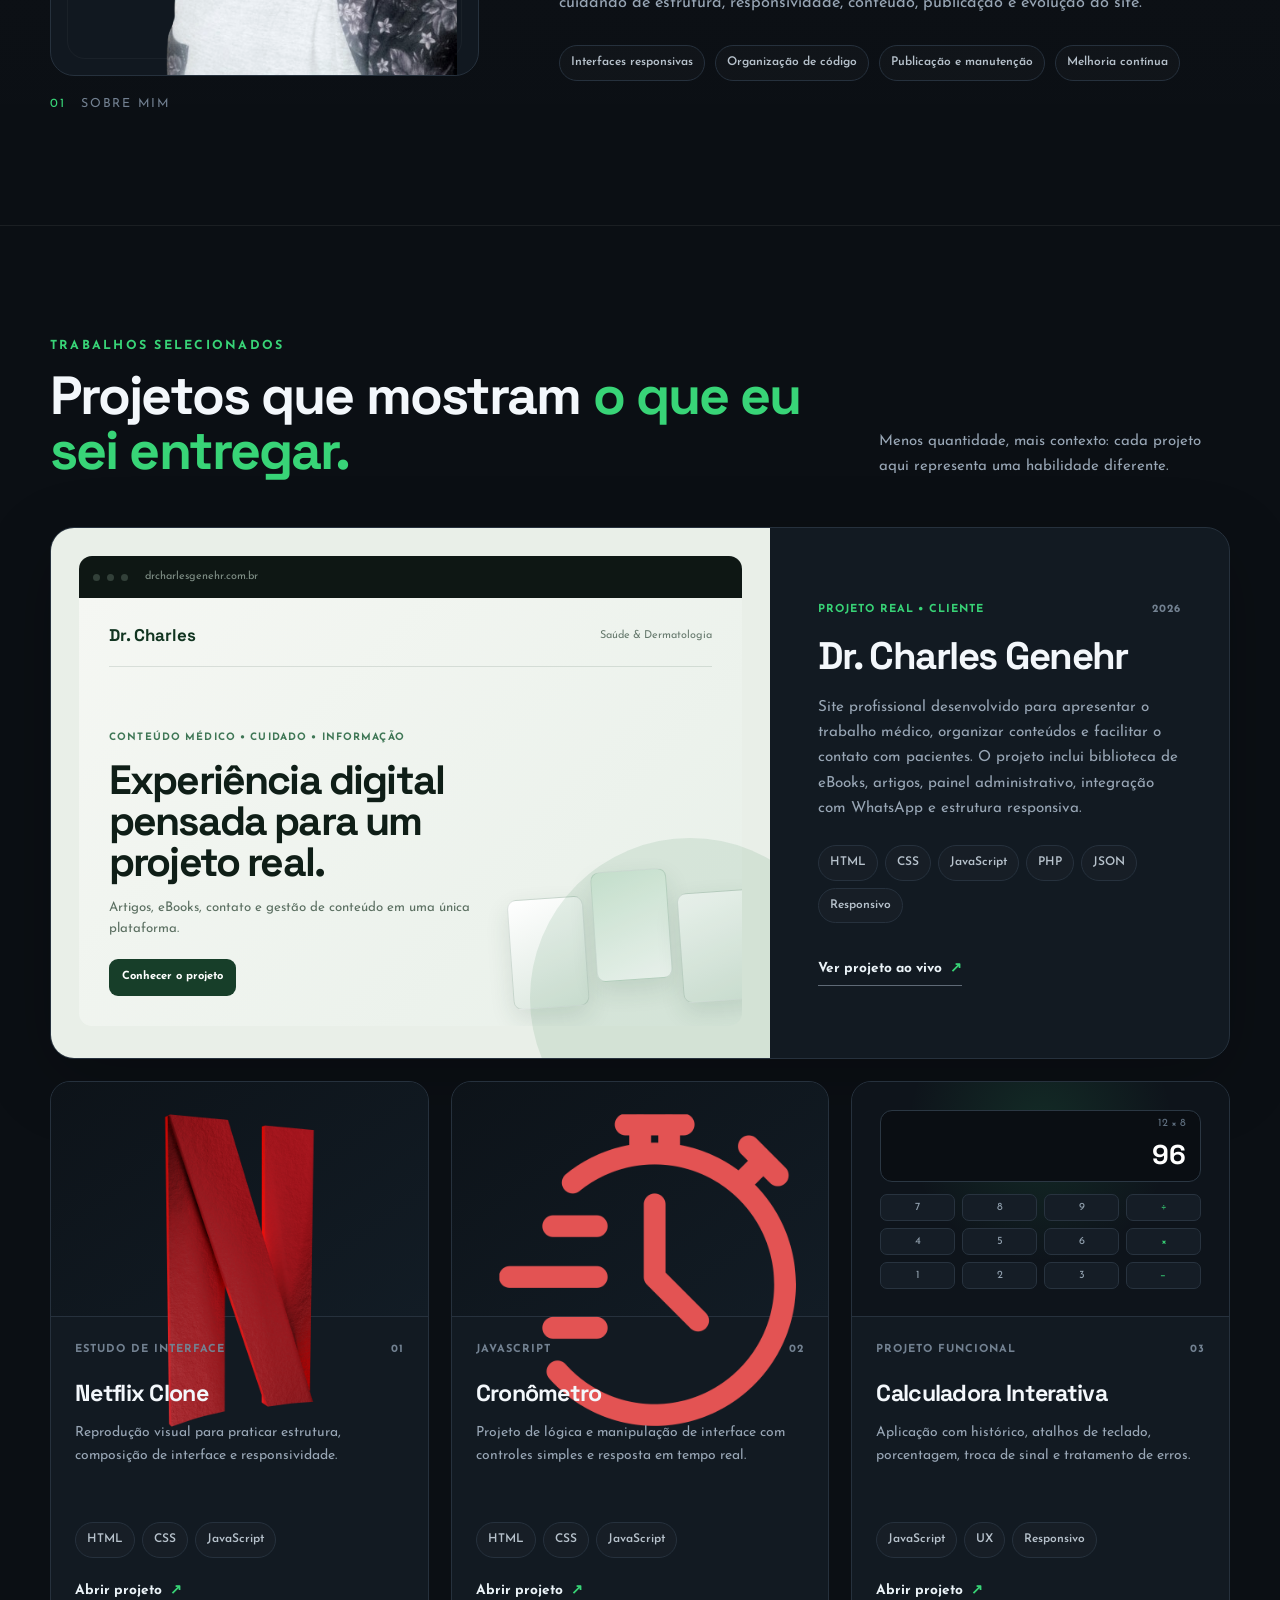
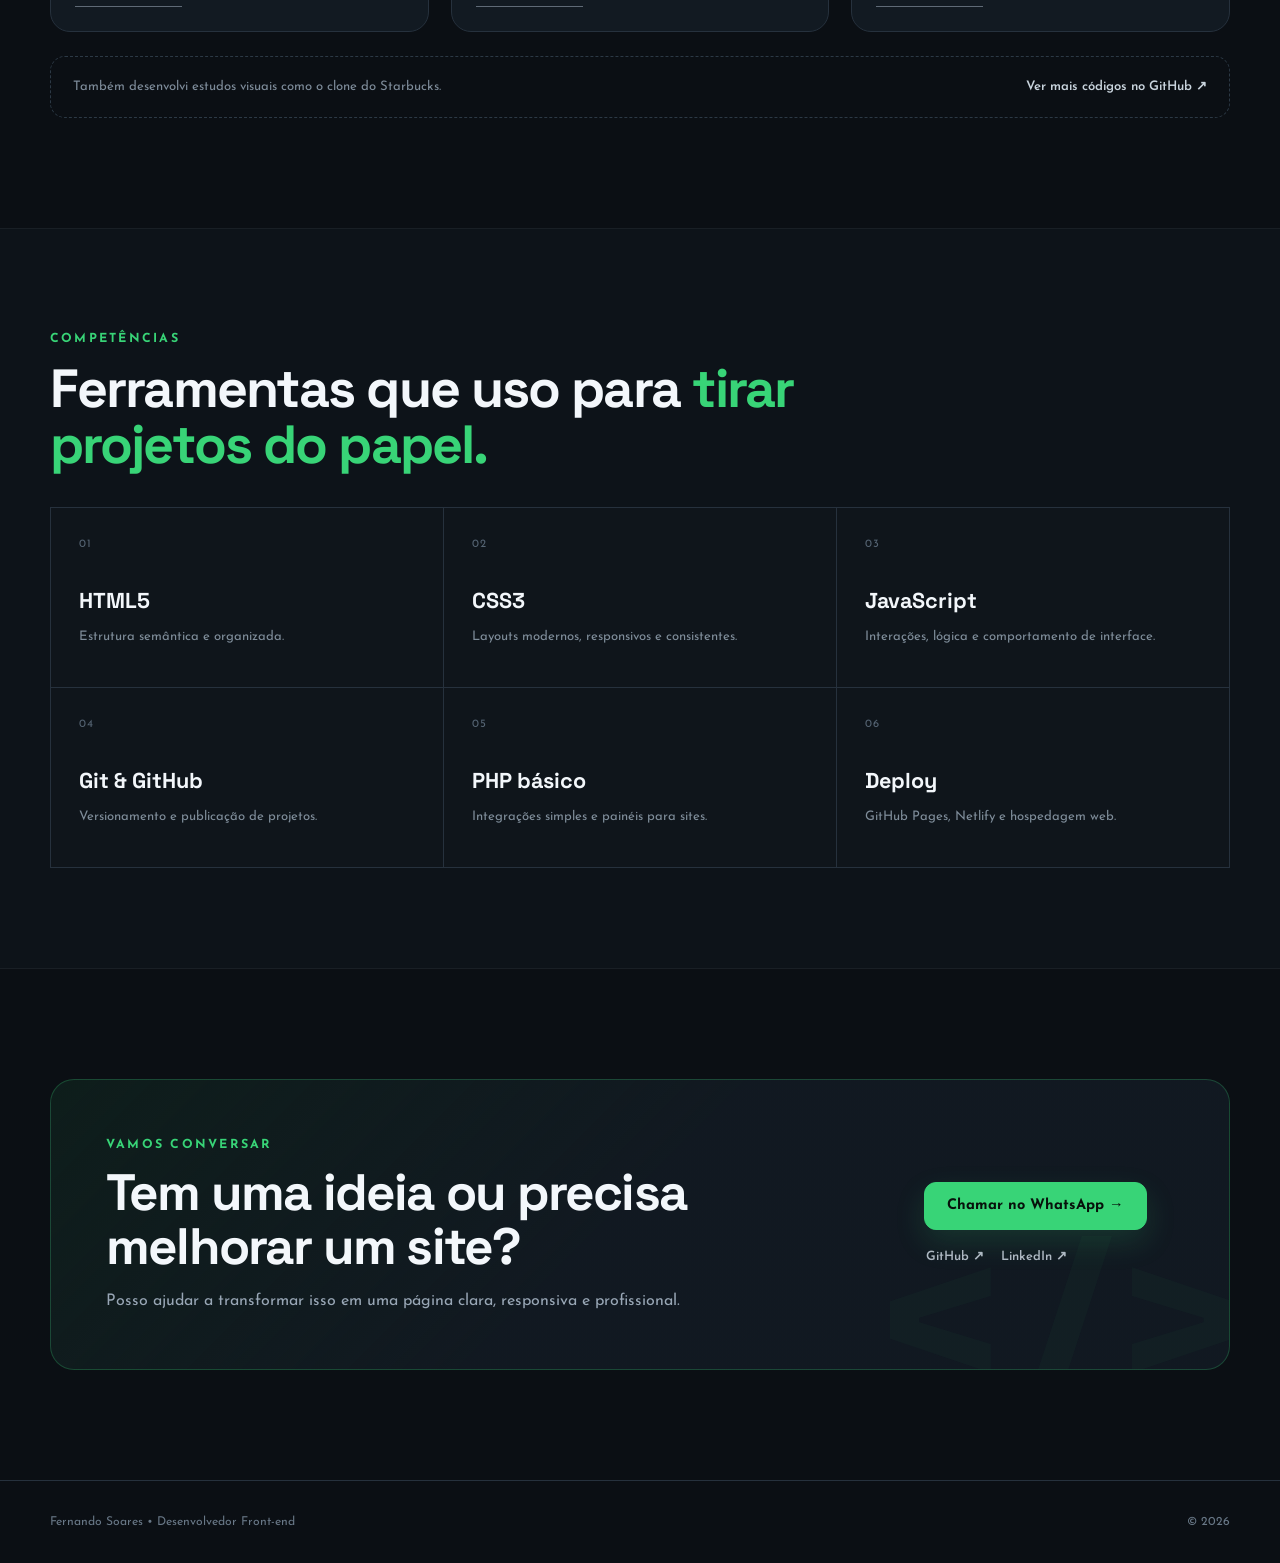
==== commit 8f7f9a36: "Adiciona widget Nandolino, atualiza README e link do projeto" ====
--- a/index.html
+++ b/index.html
@@ -289,7 +289,7 @@
           <p>Site profissional desenvolvido para apresentar o trabalho médico, organizar conteúdos e facilitar o contato com pacientes. O projeto inclui biblioteca de eBooks, artigos, painel administrativo, integração com WhatsApp e estrutura responsiva.</p>
           <div class="project-stack"><span>HTML</span><span>CSS</span><span>JavaScript</span><span>PHP</span><span>JSON</span><span>Responsivo</span></div>
           <div class="project-actions">
-            <a class="text-link" href="https://www.drcharlesgenehr.com.br/" target="_blank" rel="noopener">Ver projeto ao vivo <span>↗</span></a>
+            <a class="text-link" href="https://drcharlesgenehr.com.br" target="_blank" rel="noopener">Ver projeto ao vivo <span>↗</span></a>
           </div>
         </div>
       </article>
@@ -377,6 +377,40 @@
   </footer>
 
   <button class="to-top" type="button" aria-label="Voltar ao topo">↑</button>
+
+  <div class="nandolino-widget">
+    <div class="nandolino-panel" id="nandolinoPanel">
+      <div class="nandolino-panel-top">
+        <span>Nandolino · assistente</span>
+        <button type="button" id="nandolinoClose" aria-label="Fechar chat">✕</button>
+      </div>
+      <iframe id="nandolinoFrame" src="" title="Nandolino, assistente virtual de Fernando Soares" loading="lazy"></iframe>
+    </div>
+    <button class="nandolino-toggle" type="button" id="nandolinoToggle" aria-label="Abrir chat com o Nandolino">
+      <svg viewBox="0 0 100 100" aria-hidden="true"><ellipse cx="50" cy="45" rx="30" ry="32" fill="#c98f61"/><ellipse cx="38" cy="46" rx="5" ry="6" fill="#2a1a10"/><ellipse cx="62" cy="46" rx="5" ry="6" fill="#2a1a10"/><path d="M40 58 Q50 64 60 58" stroke="#5a3520" stroke-width="3" fill="none" stroke-linecap="round"/></svg>
+    </button>
+  </div>
+
   <script src="js/script.js"></script>
+  <script>
+    (function () {
+      var toggle = document.getElementById('nandolinoToggle');
+      var closeBtn = document.getElementById('nandolinoClose');
+      var panel = document.getElementById('nandolinoPanel');
+      var frame = document.getElementById('nandolinoFrame');
+      var loaded = false;
+
+      function openPanel() {
+        if (!loaded) { frame.src = 'nandolino/index.html'; loaded = true; }
+        panel.classList.add('open');
+      }
+      function closePanel() { panel.classList.remove('open'); }
+
+      toggle.addEventListener('click', function () {
+        panel.classList.contains('open') ? closePanel() : openPanel();
+      });
+      closeBtn.addEventListener('click', closePanel);
+    })();
+  </script>
 </body>
 </html>
--- a/style.css
+++ b/style.css
@@ -236,3 +236,40 @@
 @media (max-width: 430px) {
   .brand-name{font-size:.92rem}.brand-mark{width:35px;height:35px}.hero-actions .btn{width:100%}.availability{font-size:.7rem}.hero-visual{min-height:350px}.code-panel{width:100%}.code-panel pre{font-size:.68rem}.owl-signature .coruja-container{width:125px!important}.floating-tag{font-size:.67rem}.portrait-frame{min-height:340px}.medical-brand span{display:none}.medical-copy h3{font-size:1.85rem}.medical-cards span{width:58px;height:85px}.project-image,.calc-mini{height:210px}
 }
+
+/* Widget Nandolino */
+.nandolino-widget { position: fixed; left: 22px; bottom: 22px; z-index: 60; }
+.nandolino-toggle {
+  width: 60px; height: 60px; border-radius: 50%;
+  background: var(--panel); border: 1px solid var(--line);
+  box-shadow: 0 14px 32px rgba(0,0,0,.4);
+  cursor: pointer; display: grid; place-items: center;
+  transition: transform .2s ease, border-color .2s ease;
+}
+.nandolino-toggle:hover { transform: translateY(-3px); border-color: var(--green); }
+.nandolino-toggle svg { width: 38px; height: 38px; }
+.nandolino-panel {
+  position: absolute; left: 0; bottom: 76px;
+  width: min(92vw, 380px); height: 560px;
+  background: var(--panel); border: 1px solid var(--line); border-radius: 20px;
+  box-shadow: var(--shadow); overflow: hidden;
+  display: flex; flex-direction: column;
+  opacity: 0; visibility: hidden; transform: translateY(12px);
+  transition: opacity .2s ease, transform .2s ease, visibility .2s;
+}
+.nandolino-panel.open { opacity: 1; visibility: visible; transform: none; }
+.nandolino-panel-top {
+  display: flex; align-items: center; justify-content: space-between;
+  padding: 12px 14px; border-bottom: 1px solid var(--line);
+  font-size: .82rem; font-weight: 600; color: #c7d0d9;
+}
+.nandolino-panel-top button {
+  background: transparent; border: none; color: #98a6b5; cursor: pointer; font-size: 1rem;
+}
+.nandolino-panel-top button:hover { color: var(--green); }
+.nandolino-panel iframe { border: 0; flex: 1; width: 100%; background: var(--bg); }
+
+@media (max-width: 430px) {
+  .nandolino-widget { left: 14px; bottom: 14px; }
+  .nandolino-panel { width: 92vw; height: 70vh; bottom: 72px; }
+}
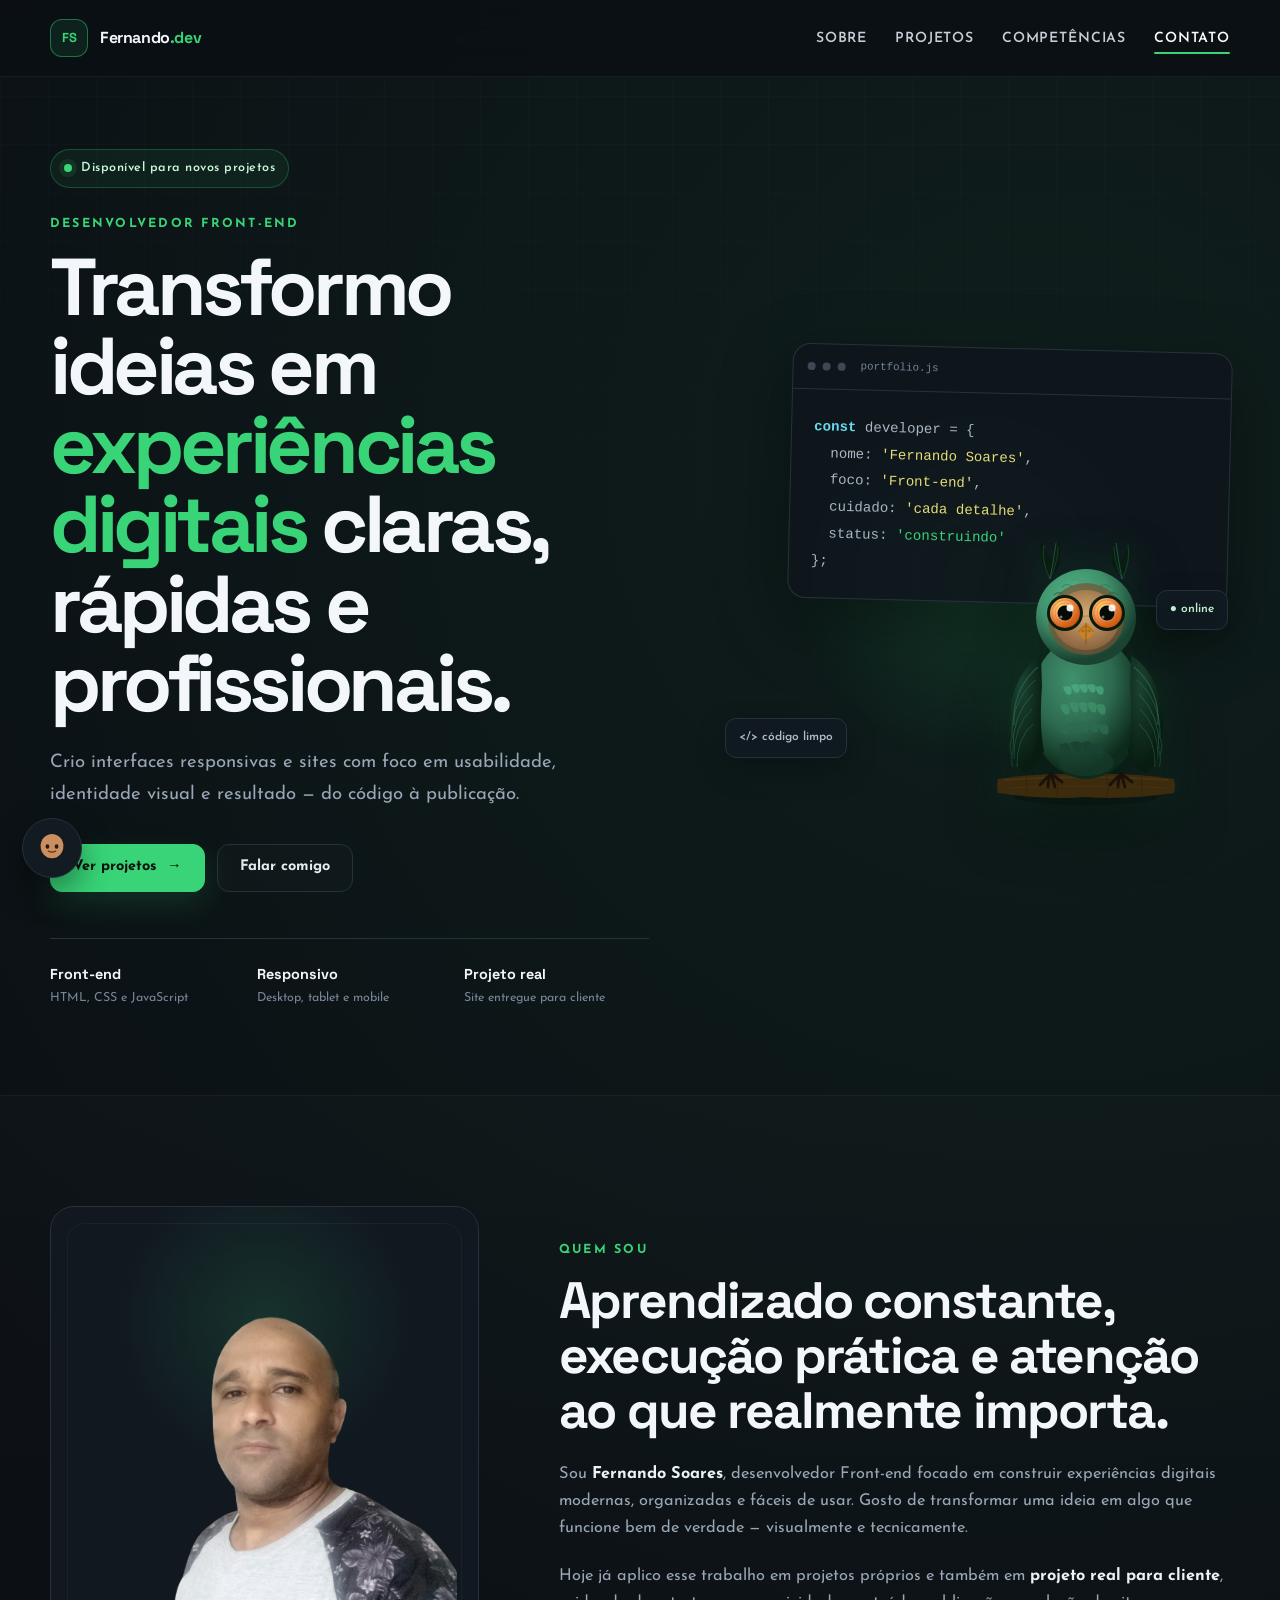
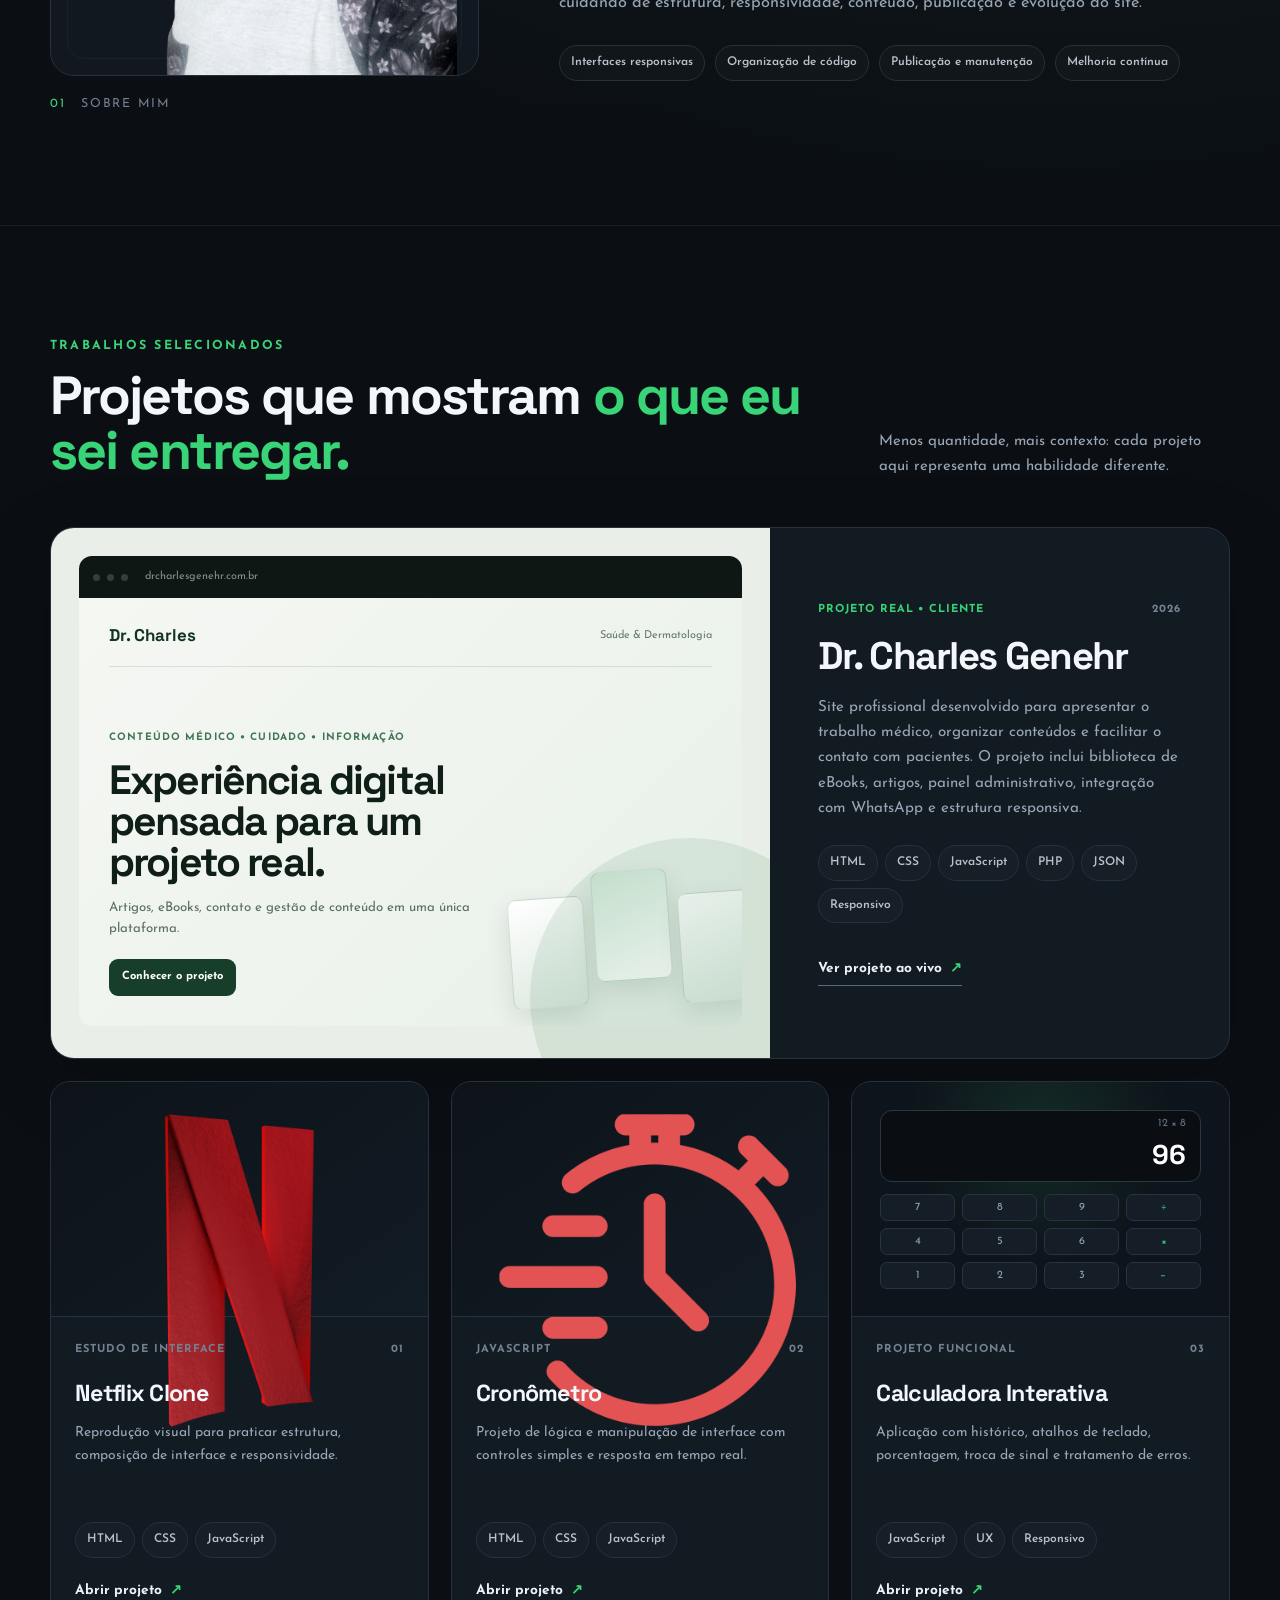
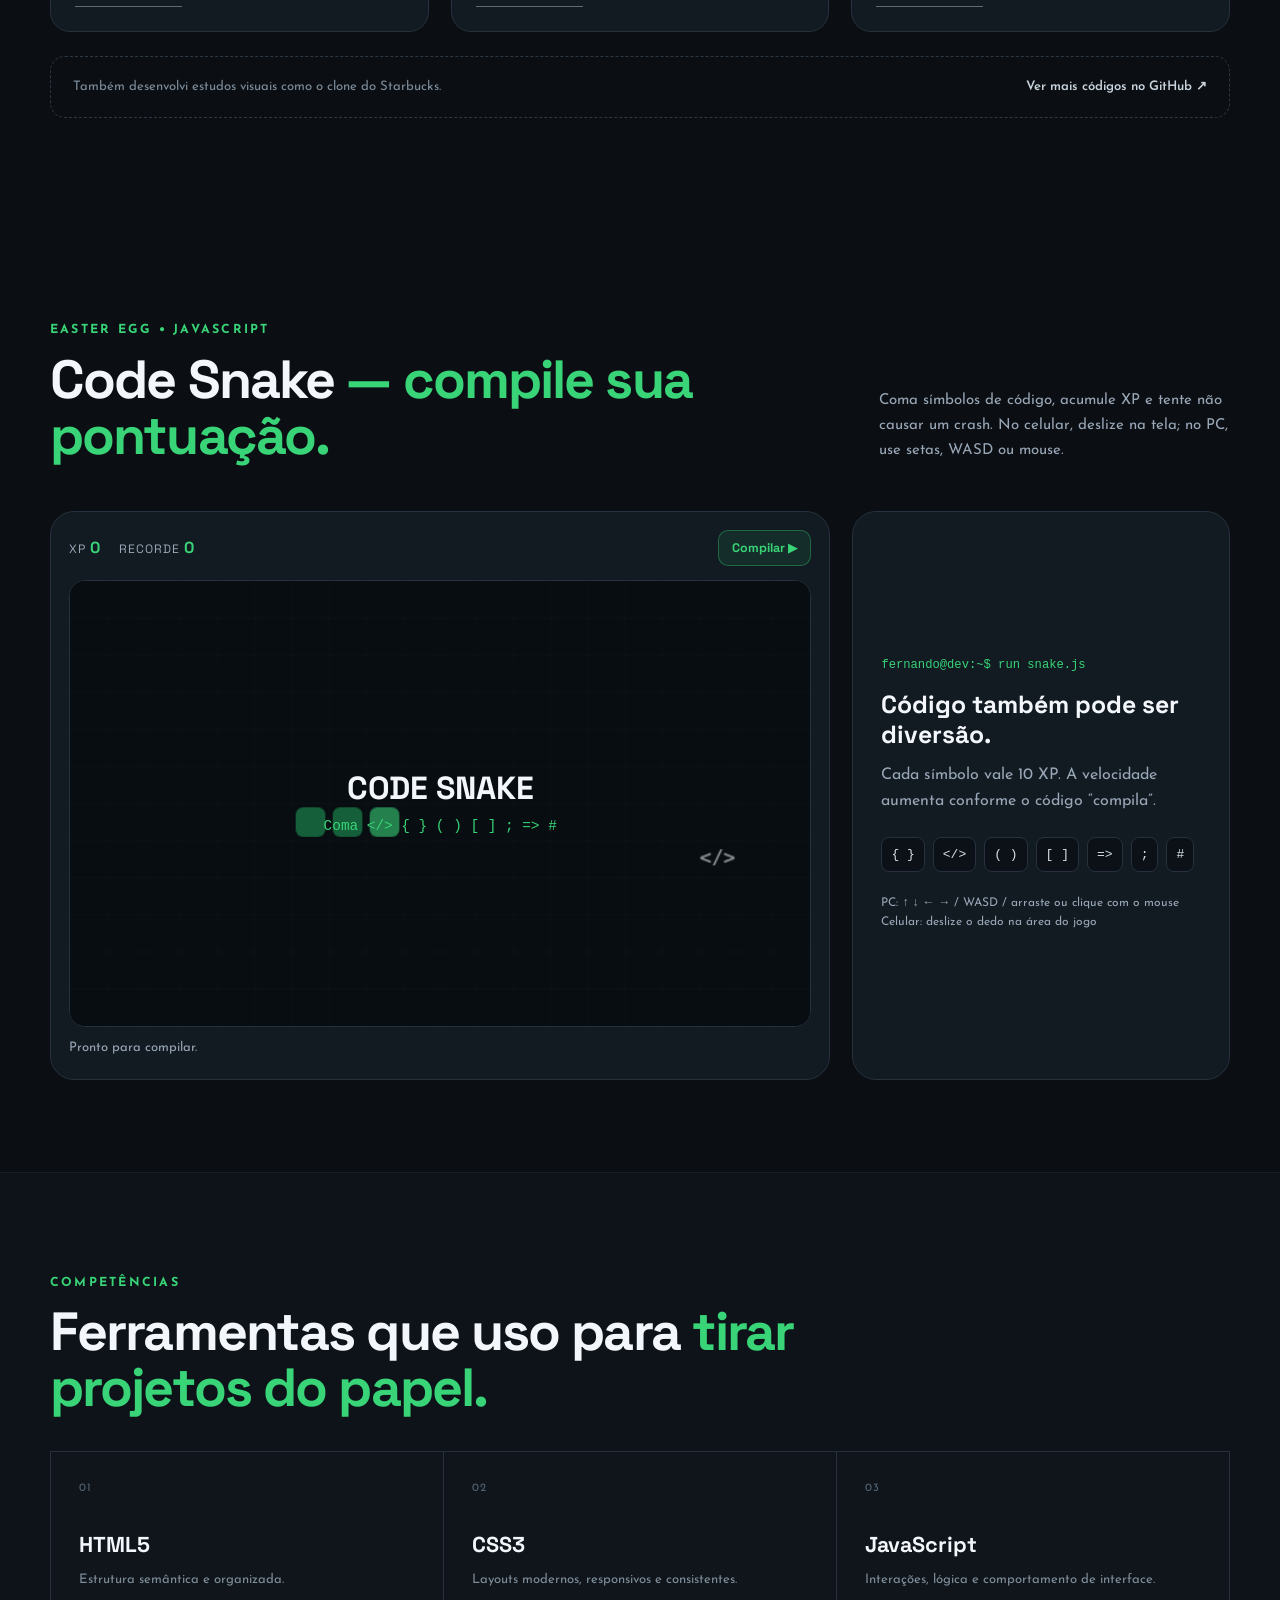
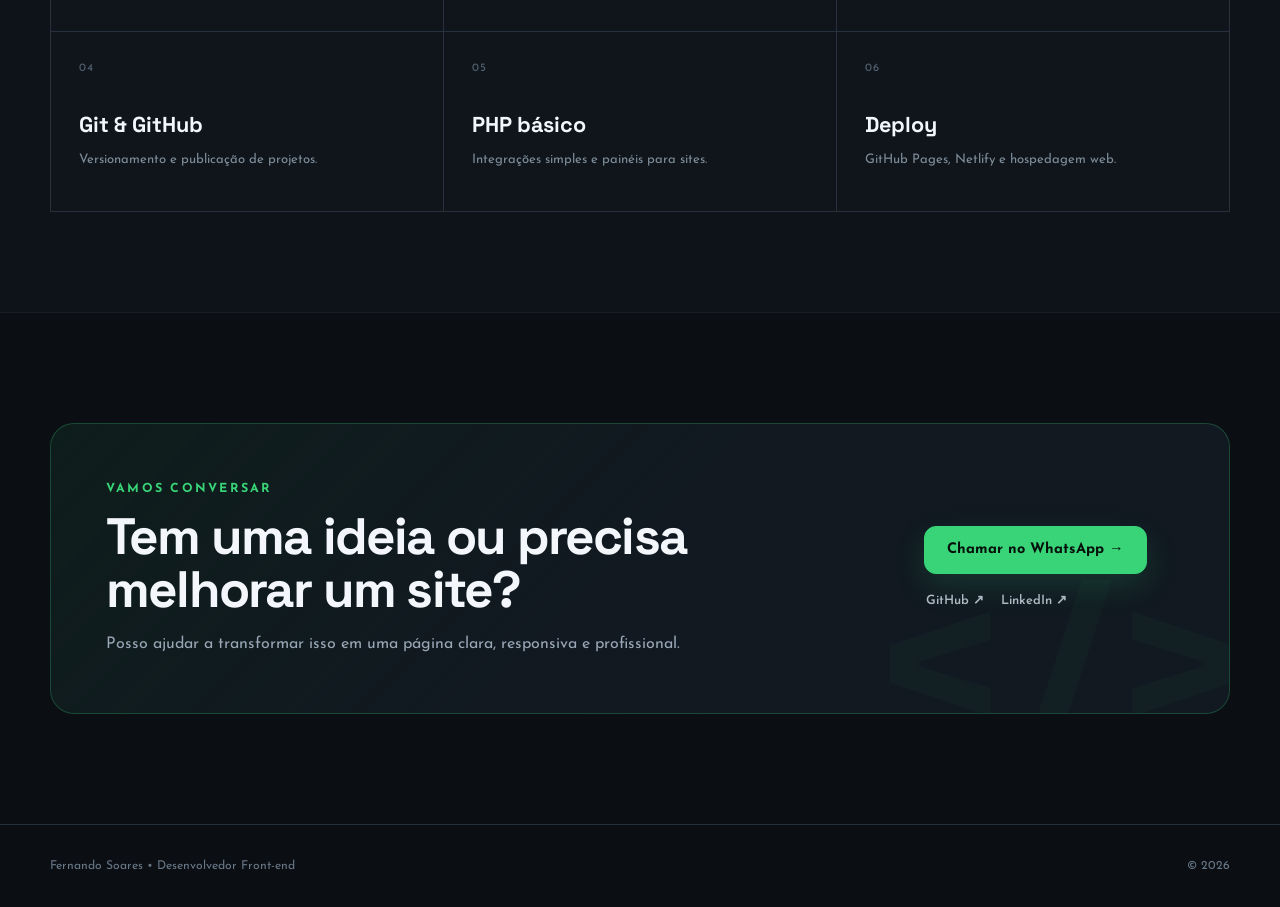
==== commit ce7faf32: "Atualiza portfolio com Nandolino 2.1 e Code Snake Inclui a nova experiência Code Snake, corrige o bo" ====
--- a/index.html
+++ b/index.html
@@ -62,7 +62,7 @@
   status: <strong>'construindo'</strong>
 };</code></pre>
         </div>
-        <div class="owl-signature"><div class="coruja-container">
+        <div class="owl-signature"><div class="coruja-container" id="secretOwl" role="button" tabindex="0" aria-label="Coruja do portfólio">
 <svg class="coruja" viewbox="0 0 220 310" xmlns="http://www.w3.org/2000/svg">
 <defs>
 <radialgradient cx="38%" cy="30%" id="bodyGrad" r="65%">
@@ -338,6 +338,37 @@
       </div>
     </section>
 
+    <section class="code-snake-section section-shell" id="code-snake">
+      <div class="section-head reveal">
+        <div>
+          <p class="section-kicker">EASTER EGG • JAVASCRIPT</p>
+          <h2>Code Snake <span>— compile sua pontuação.</span></h2>
+        </div>
+        <p>Coma símbolos de código, acumule XP e tente não causar um crash. No celular, deslize na tela; no PC, use setas, WASD ou mouse.</p>
+      </div>
+      <div class="snake-layout reveal">
+        <div class="snake-game-card">
+          <div class="snake-hud">
+            <span>XP <strong id="snakeScore">0</strong></span>
+            <span>RECORDE <strong id="snakeBest">0</strong></span>
+            <button id="snakeStart" type="button">Compilar ▶</button>
+          </div>
+          <div class="snake-stage" id="snakeStage">
+            <canvas id="snakeCanvas" width="600" height="360" aria-label="Jogo Code Snake"></canvas>
+            <div class="snake-overlay" id="snakeOverlay"><strong>CODE SNAKE</strong><span>Coma &lt;/&gt; { } ( ) [ ] ; =&gt; #</span></div>
+          </div>
+          <p class="snake-status" id="snakeStatus" aria-live="polite">Pronto para compilar.</p>
+        </div>
+        <aside class="snake-info">
+          <span class="snake-prompt">fernando@dev:~$ run snake.js</span>
+          <h3>Código também pode ser diversão.</h3>
+          <p>Cada símbolo vale 10 XP. A velocidade aumenta conforme o código “compila”.</p>
+          <div class="snake-symbols" aria-hidden="true"><span>{ }</span><span>&lt;/&gt;</span><span>( )</span><span>[ ]</span><span>=&gt;</span><span>;</span><span>#</span></div>
+          <small>PC: ↑ ↓ ← → / WASD / arraste ou clique com o mouse<br>Celular: deslize o dedo na área do jogo</small>
+        </aside>
+      </div>
+    </section>
+
     <section class="skills-section" id="competencias">
       <div class="section-shell">
         <div class="section-head compact reveal">
@@ -391,6 +422,8 @@
     </button>
   </div>
 
+  <script src="analytics/config.js"></script>
+  <script src="analytics/tracker.js"></script>
   <script src="js/script.js"></script>
   <script>
     (function () {
@@ -403,6 +436,7 @@
       function openPanel() {
         if (!loaded) { frame.src = 'nandolino/index.html'; loaded = true; }
         panel.classList.add('open');
+        if (window.analyticsTrack) window.analyticsTrack('nandolino_open');
       }
       function closePanel() { panel.classList.remove('open'); }
 
@@ -411,6 +445,74 @@
       });
       closeBtn.addEventListener('click', closePanel);
     })();
+
+    window.addEventListener('message', function (event) {
+      var data = event.data || {};
+      if (data.type !== 'portfolio-analytics' || !window.analyticsTrack) return;
+      if (data.event !== 'whatsapp_click' && data.event !== 'project_click') return;
+      window.analyticsTrack(data.event, data.meta || {});
+    });
+
+    // Acesso privado: segure a coruja principal por 3 segundos.
+    (function () {
+      var owl = document.getElementById('secretOwl');
+      if (!owl) return;
+      var timer = null;
+      var activated = false;
+      var holding = false;
+
+      function startHold(event) {
+        if (event && typeof event.button === 'number' && event.button !== 0) return;
+        if (holding || activated) return;
+        holding = true;
+        activated = false;
+        if (event && event.cancelable && event.type.indexOf('touch') === 0) event.preventDefault();
+        owl.classList.add('secret-hold');
+        timer = setTimeout(function () {
+          timer = null;
+          holding = false;
+          activated = true;
+          owl.classList.remove('secret-hold');
+          owl.classList.add('secret-unlocked');
+          if (navigator.vibrate) navigator.vibrate(60);
+          setTimeout(function(){ window.location.assign('analytics.html'); }, 180);
+        }, 3000);
+      }
+
+      function cancelHold(event) {
+        if (activated) return;
+        if (timer) clearTimeout(timer);
+        timer = null;
+        holding = false;
+        owl.classList.remove('secret-hold');
+        if (event && event.cancelable && event.type.indexOf('touch') === 0) event.preventDefault();
+      }
+
+      if (window.PointerEvent) {
+        owl.addEventListener('pointerdown', startHold);
+        owl.addEventListener('pointerup', cancelHold);
+        owl.addEventListener('pointercancel', cancelHold);
+      } else {
+        owl.addEventListener('touchstart', startHold, { passive: false });
+        owl.addEventListener('touchend', cancelHold, { passive: false });
+        owl.addEventListener('touchcancel', cancelHold, { passive: false });
+        owl.addEventListener('mousedown', startHold);
+        owl.addEventListener('mouseup', cancelHold);
+        owl.addEventListener('mouseleave', cancelHold);
+      }
+
+      // Fallback extra para navegadores Android que cancelam Pointer Events no toque longo.
+      owl.addEventListener('touchstart', startHold, { passive: false });
+      owl.addEventListener('touchend', cancelHold, { passive: false });
+      owl.addEventListener('touchcancel', cancelHold, { passive: false });
+      owl.addEventListener('contextmenu', function(e){ e.preventDefault(); });
+      owl.addEventListener('dragstart', function(e){ e.preventDefault(); });
+      owl.addEventListener('keydown', function(e){
+        if ((e.key === 'Enter' || e.key === ' ') && !timer && !holding) { e.preventDefault(); startHold(e); }
+      });
+      owl.addEventListener('keyup', cancelHold);
+      owl.addEventListener('click', function(e){ if (activated) e.preventDefault(); });
+    })();
   </script>
 </body>
 </html>
--- a/style.css
+++ b/style.css
@@ -250,7 +250,7 @@
 .nandolino-toggle svg { width: 38px; height: 38px; }
 .nandolino-panel {
   position: absolute; left: 0; bottom: 76px;
-  width: min(92vw, 380px); height: 560px;
+  width: min(92vw, 380px); height: min(560px, 80dvh);
   background: var(--panel); border: 1px solid var(--line); border-radius: 20px;
   box-shadow: var(--shadow); overflow: hidden;
   display: flex; flex-direction: column;
@@ -271,5 +271,20 @@
 
 @media (max-width: 430px) {
   .nandolino-widget { left: 14px; bottom: 14px; }
-  .nandolino-panel { width: 92vw; height: 70vh; bottom: 72px; }
-}
+  .nandolino-panel { width: 92vw; height: 75dvh; bottom: 72px; }
+}
+
+/* Acesso secreto do painel pela coruja principal */
+#secretOwl { cursor: default; user-select: none; -webkit-user-select: none; touch-action: none; position: relative; }
+#secretOwl::after { content: ""; position: absolute; inset: -8px; border: 2px solid transparent; border-radius: 28px; pointer-events: none; transition: .25s ease; }
+#secretOwl.secret-hold::after { border-color: rgba(56,212,119,.35); box-shadow: 0 0 24px rgba(56,212,119,.18); animation: secretPulse 1s ease-in-out infinite; }
+#secretOwl.secret-unlocked::after { border-color: var(--green); box-shadow: 0 0 32px rgba(56,212,119,.5); }
+@keyframes secretPulse { 50% { transform: scale(1.04); opacity: .65; } }
+
+/* Code Snake — easter egg interativo */
+.code-snake-section{padding-block:92px}
+.snake-layout{display:grid;grid-template-columns:minmax(0,1.55fr) minmax(250px,.75fr);gap:22px;align-items:stretch}
+.snake-game-card,.snake-info{background:var(--panel);border:1px solid var(--line);border-radius:var(--radius);overflow:hidden}
+.snake-game-card{padding:18px}.snake-hud{display:flex;align-items:center;gap:18px;flex-wrap:wrap;margin-bottom:14px;color:var(--muted);font-family:'Space Grotesk',sans-serif;font-size:.76rem;letter-spacing:.08em}.snake-hud strong{color:var(--green);font-size:1rem}.snake-hud button{margin-left:auto;border:1px solid rgba(56,212,119,.35);background:var(--green-soft);color:var(--green);border-radius:10px;padding:9px 13px;font:700 .78rem 'Space Grotesk',sans-serif;cursor:pointer}.snake-hud button:hover{border-color:var(--green)}
+.snake-stage{position:relative;overflow:hidden;border:1px solid #26313d;border-radius:16px;background:#080d12;touch-action:none;user-select:none}.snake-stage canvas{display:block;width:100%;height:auto;aspect-ratio:5/3}.snake-overlay{position:absolute;inset:0;display:flex;flex-direction:column;align-items:center;justify-content:center;gap:7px;text-align:center;pointer-events:none;background:rgba(8,13,18,.42);padding:20px}.snake-overlay strong{font:700 clamp(1.35rem,4vw,2rem) 'Space Grotesk',sans-serif;color:var(--text)}.snake-overlay span{color:var(--green);font-family:monospace;font-size:.9rem}.snake-overlay.hidden{display:none}.snake-status{min-height:24px;margin-top:10px;color:var(--muted);font-size:.82rem}.snake-info{padding:28px;display:flex;flex-direction:column;justify-content:center}.snake-prompt{color:var(--green);font:500 .76rem monospace;margin-bottom:18px}.snake-info h3{font:700 1.55rem 'Space Grotesk',sans-serif;line-height:1.2;margin-bottom:12px}.snake-info p,.snake-info small{color:var(--muted)}.snake-symbols{display:flex;flex-wrap:wrap;gap:8px;margin:22px 0}.snake-symbols span{border:1px solid var(--line);background:#0b1117;border-radius:8px;padding:6px 9px;color:#d7e0e8;font-family:monospace}.snake-info small{font-size:.75rem;line-height:1.6}
+@media(max-width:760px){.code-snake-section{padding-block:70px}.snake-layout{grid-template-columns:1fr}.snake-info{padding:22px}.snake-hud{gap:12px}.snake-hud button{margin-left:0}.snake-stage canvas{aspect-ratio:1/1}.snake-game-card{padding:12px}}
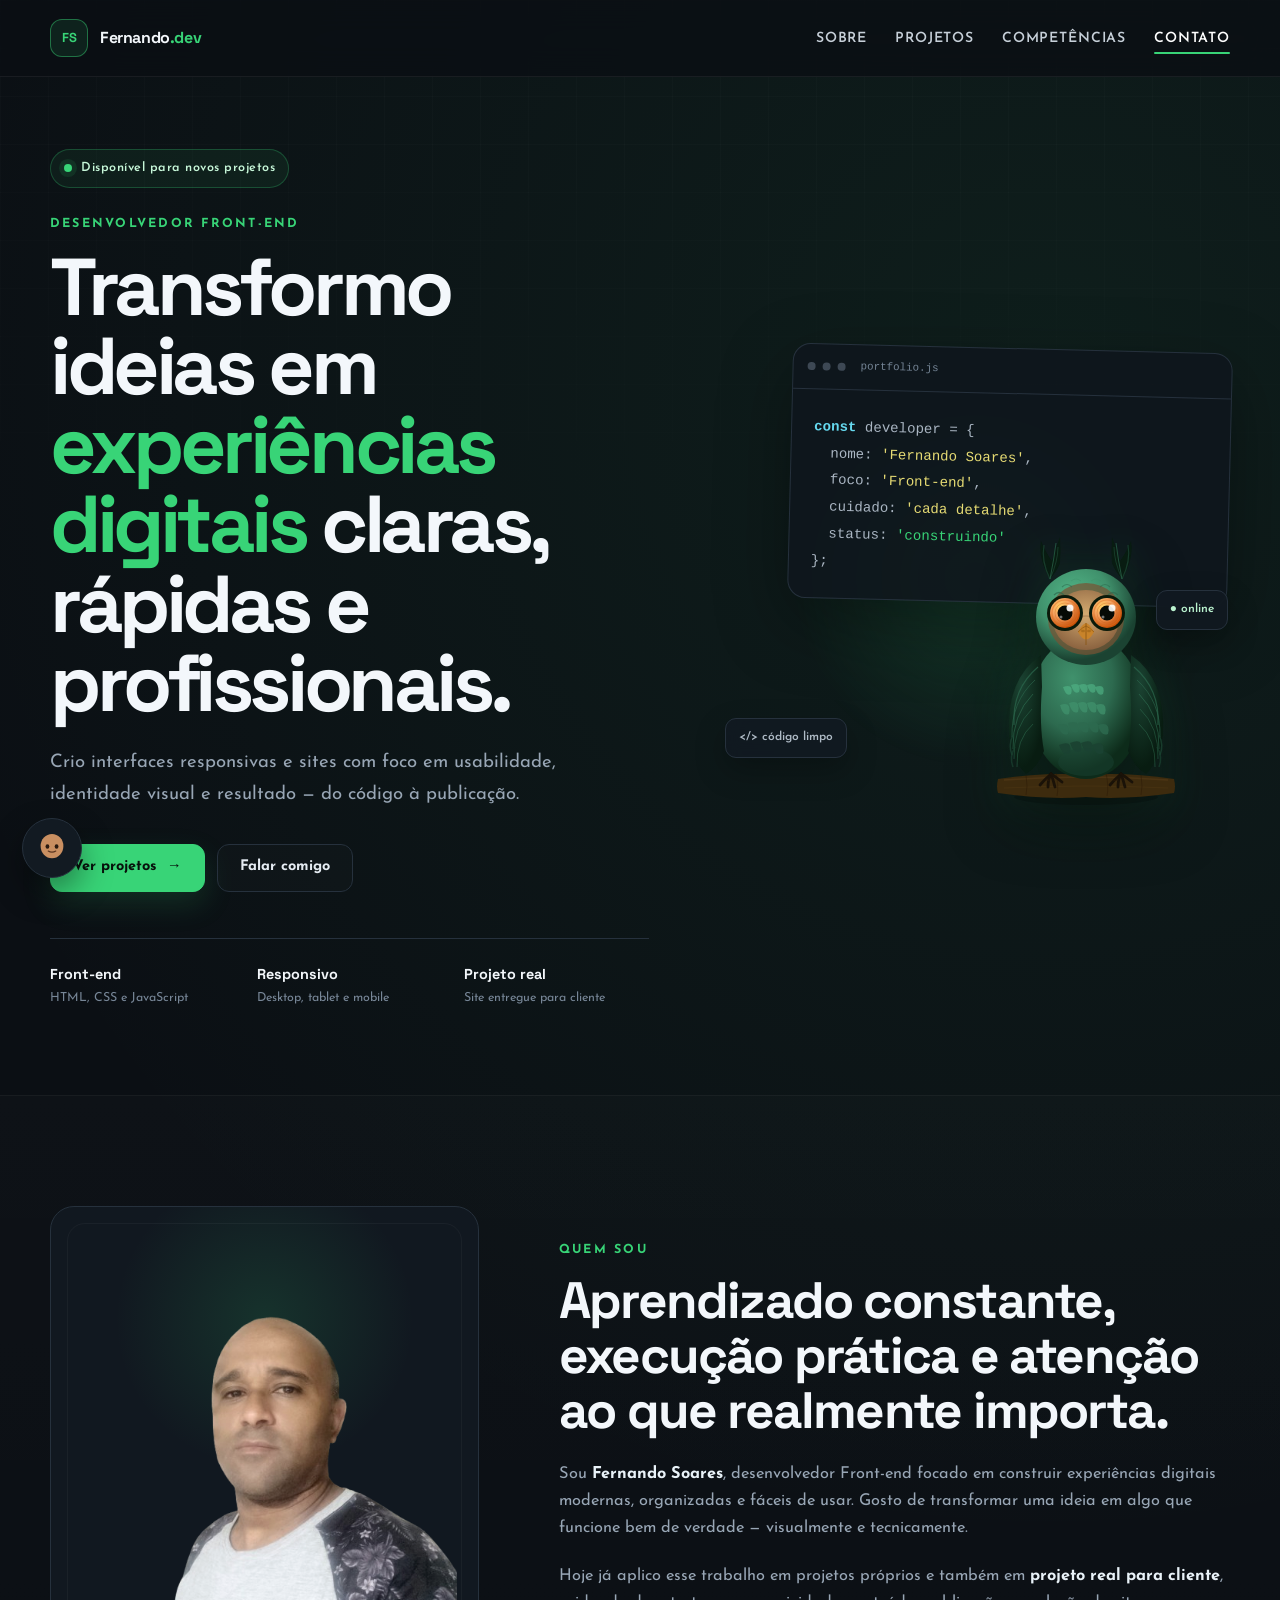
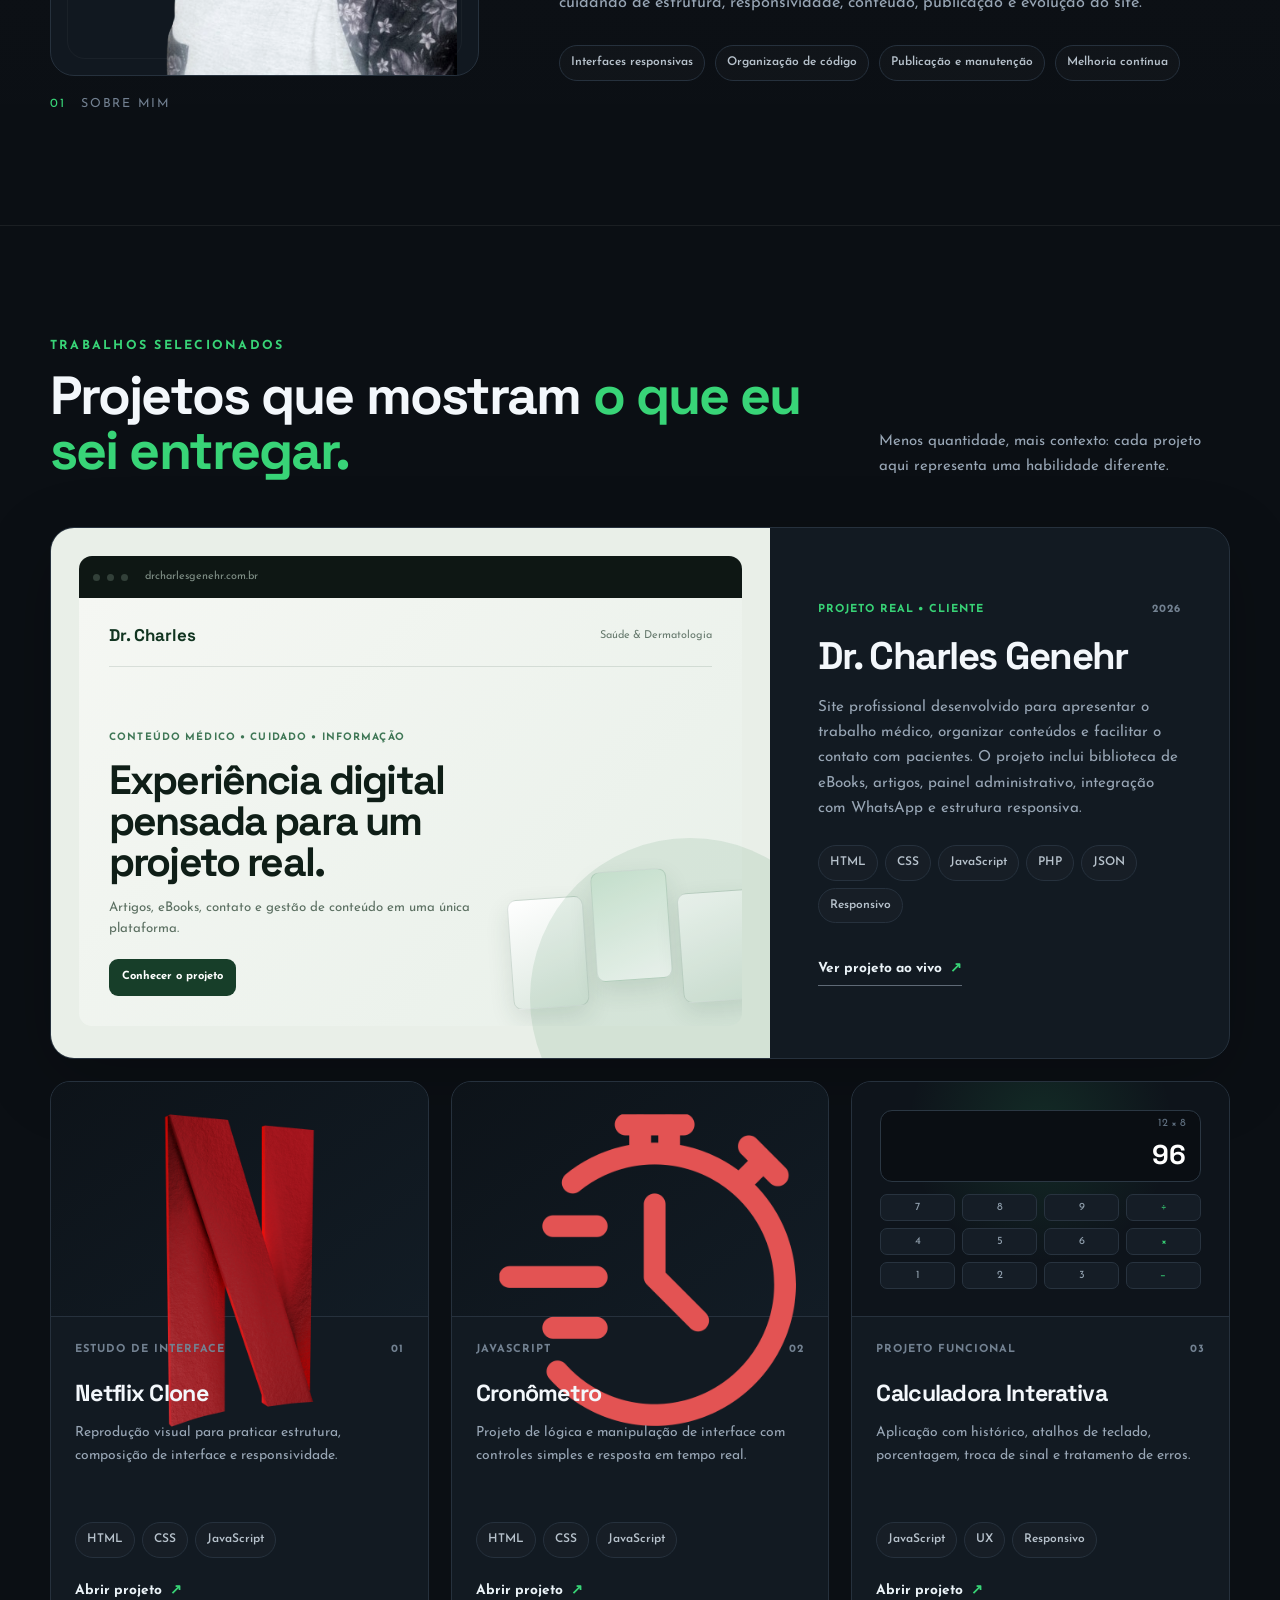
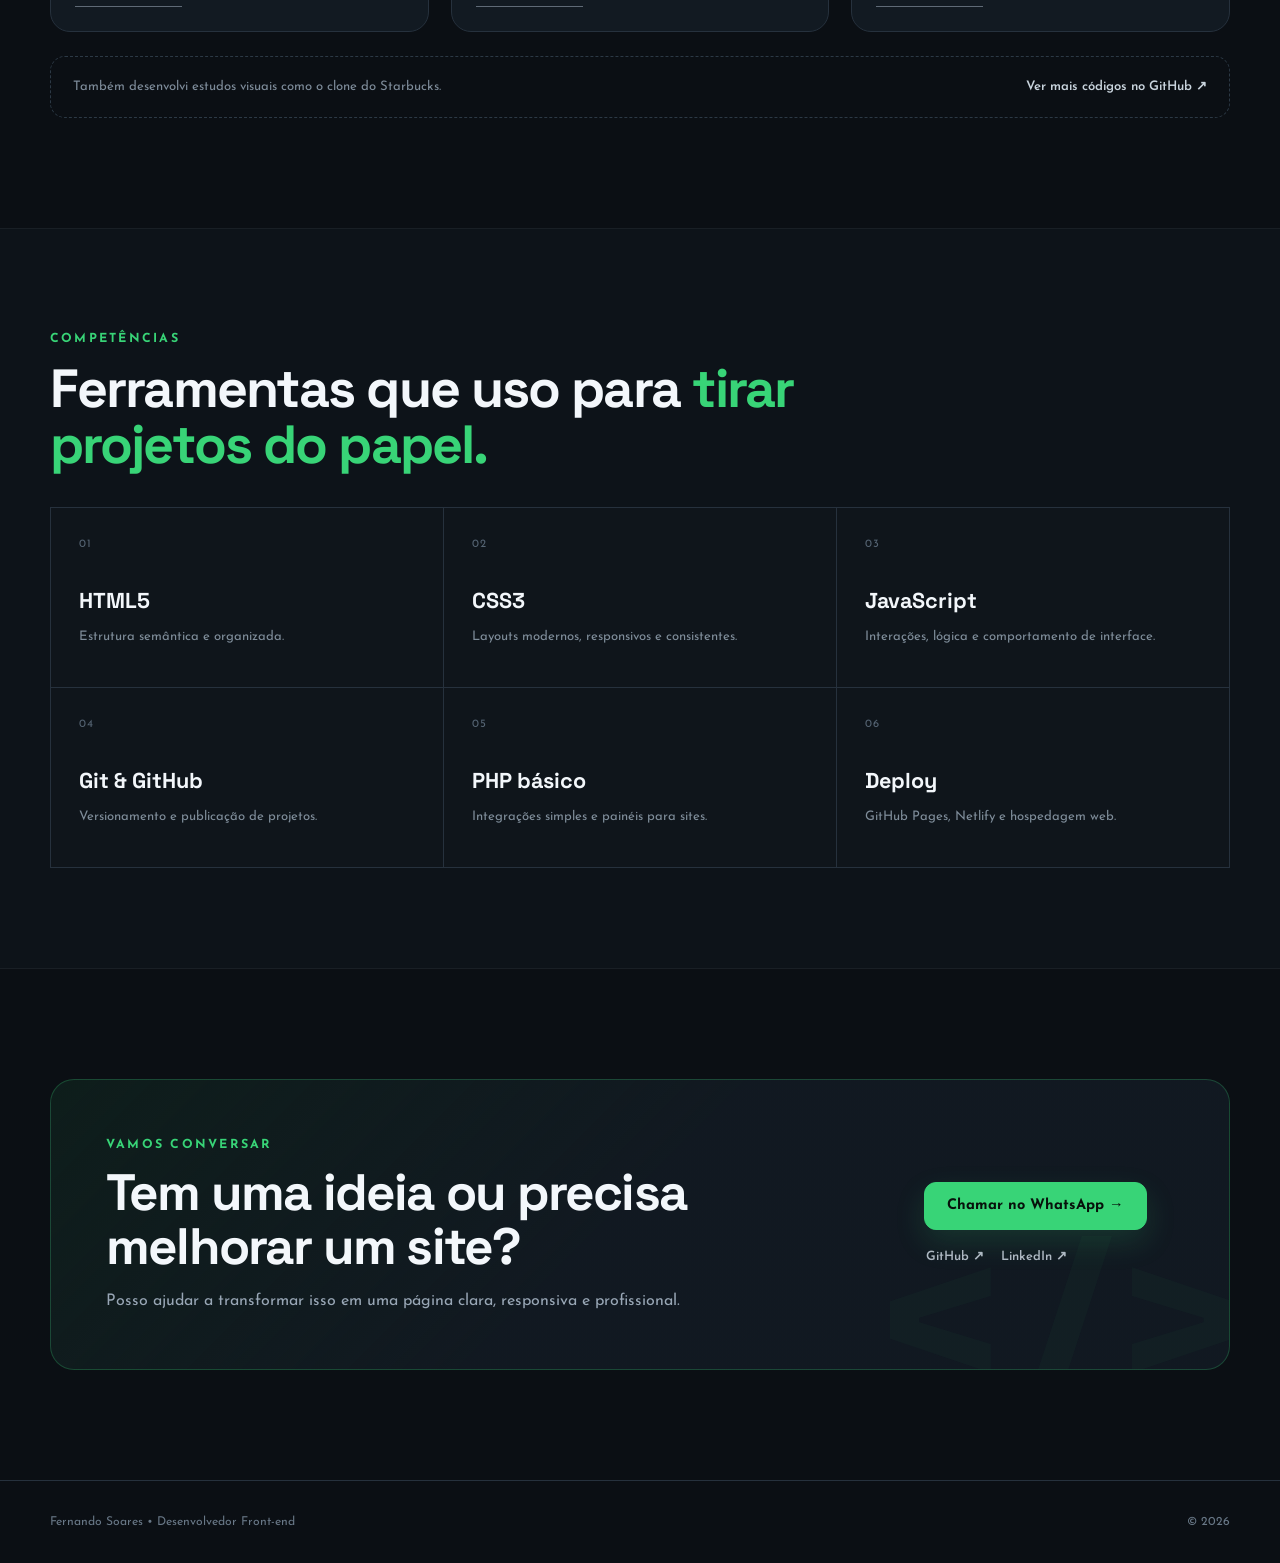
==== commit ea925536: "Revert "Atualiza portfolio com Nandolino 2.1 e Code Snake" This reverts commit ce7faf32be2c63e248576" ====
--- a/index.html
+++ b/index.html
@@ -338,37 +338,6 @@
       </div>
     </section>
 
-    <section class="code-snake-section section-shell" id="code-snake">
-      <div class="section-head reveal">
-        <div>
-          <p class="section-kicker">EASTER EGG • JAVASCRIPT</p>
-          <h2>Code Snake <span>— compile sua pontuação.</span></h2>
-        </div>
-        <p>Coma símbolos de código, acumule XP e tente não causar um crash. No celular, deslize na tela; no PC, use setas, WASD ou mouse.</p>
-      </div>
-      <div class="snake-layout reveal">
-        <div class="snake-game-card">
-          <div class="snake-hud">
-            <span>XP <strong id="snakeScore">0</strong></span>
-            <span>RECORDE <strong id="snakeBest">0</strong></span>
-            <button id="snakeStart" type="button">Compilar ▶</button>
-          </div>
-          <div class="snake-stage" id="snakeStage">
-            <canvas id="snakeCanvas" width="600" height="360" aria-label="Jogo Code Snake"></canvas>
-            <div class="snake-overlay" id="snakeOverlay"><strong>CODE SNAKE</strong><span>Coma &lt;/&gt; { } ( ) [ ] ; =&gt; #</span></div>
-          </div>
-          <p class="snake-status" id="snakeStatus" aria-live="polite">Pronto para compilar.</p>
-        </div>
-        <aside class="snake-info">
-          <span class="snake-prompt">fernando@dev:~$ run snake.js</span>
-          <h3>Código também pode ser diversão.</h3>
-          <p>Cada símbolo vale 10 XP. A velocidade aumenta conforme o código “compila”.</p>
-          <div class="snake-symbols" aria-hidden="true"><span>{ }</span><span>&lt;/&gt;</span><span>( )</span><span>[ ]</span><span>=&gt;</span><span>;</span><span>#</span></div>
-          <small>PC: ↑ ↓ ← → / WASD / arraste ou clique com o mouse<br>Celular: deslize o dedo na área do jogo</small>
-        </aside>
-      </div>
-    </section>
-
     <section class="skills-section" id="competencias">
       <div class="section-shell">
         <div class="section-head compact reveal">
--- a/style.css
+++ b/style.css
@@ -280,11 +280,3 @@
 #secretOwl.secret-hold::after { border-color: rgba(56,212,119,.35); box-shadow: 0 0 24px rgba(56,212,119,.18); animation: secretPulse 1s ease-in-out infinite; }
 #secretOwl.secret-unlocked::after { border-color: var(--green); box-shadow: 0 0 32px rgba(56,212,119,.5); }
 @keyframes secretPulse { 50% { transform: scale(1.04); opacity: .65; } }
-
-/* Code Snake — easter egg interativo */
-.code-snake-section{padding-block:92px}
-.snake-layout{display:grid;grid-template-columns:minmax(0,1.55fr) minmax(250px,.75fr);gap:22px;align-items:stretch}
-.snake-game-card,.snake-info{background:var(--panel);border:1px solid var(--line);border-radius:var(--radius);overflow:hidden}
-.snake-game-card{padding:18px}.snake-hud{display:flex;align-items:center;gap:18px;flex-wrap:wrap;margin-bottom:14px;color:var(--muted);font-family:'Space Grotesk',sans-serif;font-size:.76rem;letter-spacing:.08em}.snake-hud strong{color:var(--green);font-size:1rem}.snake-hud button{margin-left:auto;border:1px solid rgba(56,212,119,.35);background:var(--green-soft);color:var(--green);border-radius:10px;padding:9px 13px;font:700 .78rem 'Space Grotesk',sans-serif;cursor:pointer}.snake-hud button:hover{border-color:var(--green)}
-.snake-stage{position:relative;overflow:hidden;border:1px solid #26313d;border-radius:16px;background:#080d12;touch-action:none;user-select:none}.snake-stage canvas{display:block;width:100%;height:auto;aspect-ratio:5/3}.snake-overlay{position:absolute;inset:0;display:flex;flex-direction:column;align-items:center;justify-content:center;gap:7px;text-align:center;pointer-events:none;background:rgba(8,13,18,.42);padding:20px}.snake-overlay strong{font:700 clamp(1.35rem,4vw,2rem) 'Space Grotesk',sans-serif;color:var(--text)}.snake-overlay span{color:var(--green);font-family:monospace;font-size:.9rem}.snake-overlay.hidden{display:none}.snake-status{min-height:24px;margin-top:10px;color:var(--muted);font-size:.82rem}.snake-info{padding:28px;display:flex;flex-direction:column;justify-content:center}.snake-prompt{color:var(--green);font:500 .76rem monospace;margin-bottom:18px}.snake-info h3{font:700 1.55rem 'Space Grotesk',sans-serif;line-height:1.2;margin-bottom:12px}.snake-info p,.snake-info small{color:var(--muted)}.snake-symbols{display:flex;flex-wrap:wrap;gap:8px;margin:22px 0}.snake-symbols span{border:1px solid var(--line);background:#0b1117;border-radius:8px;padding:6px 9px;color:#d7e0e8;font-family:monospace}.snake-info small{font-size:.75rem;line-height:1.6}
-@media(max-width:760px){.code-snake-section{padding-block:70px}.snake-layout{grid-template-columns:1fr}.snake-info{padding:22px}.snake-hud{gap:12px}.snake-hud button{margin-left:0}.snake-stage canvas{aspect-ratio:1/1}.snake-game-card{padding:12px}}
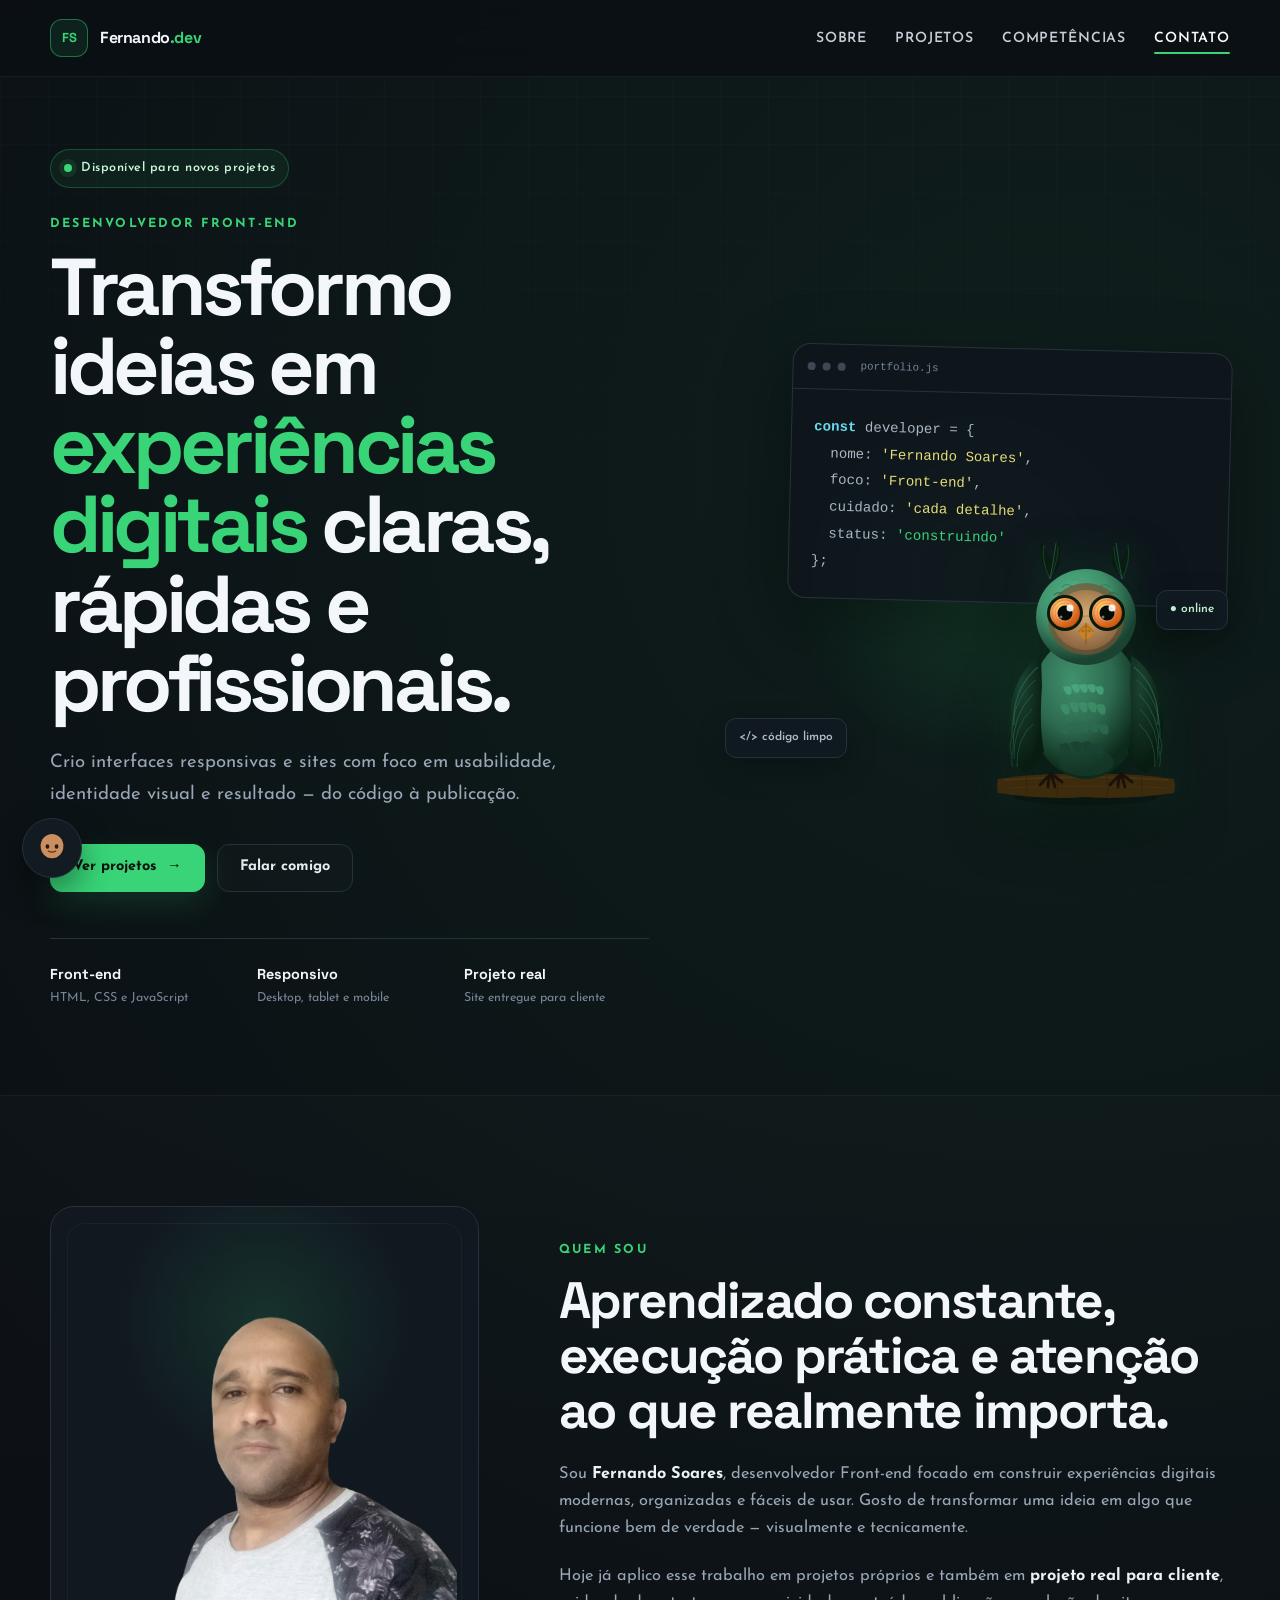
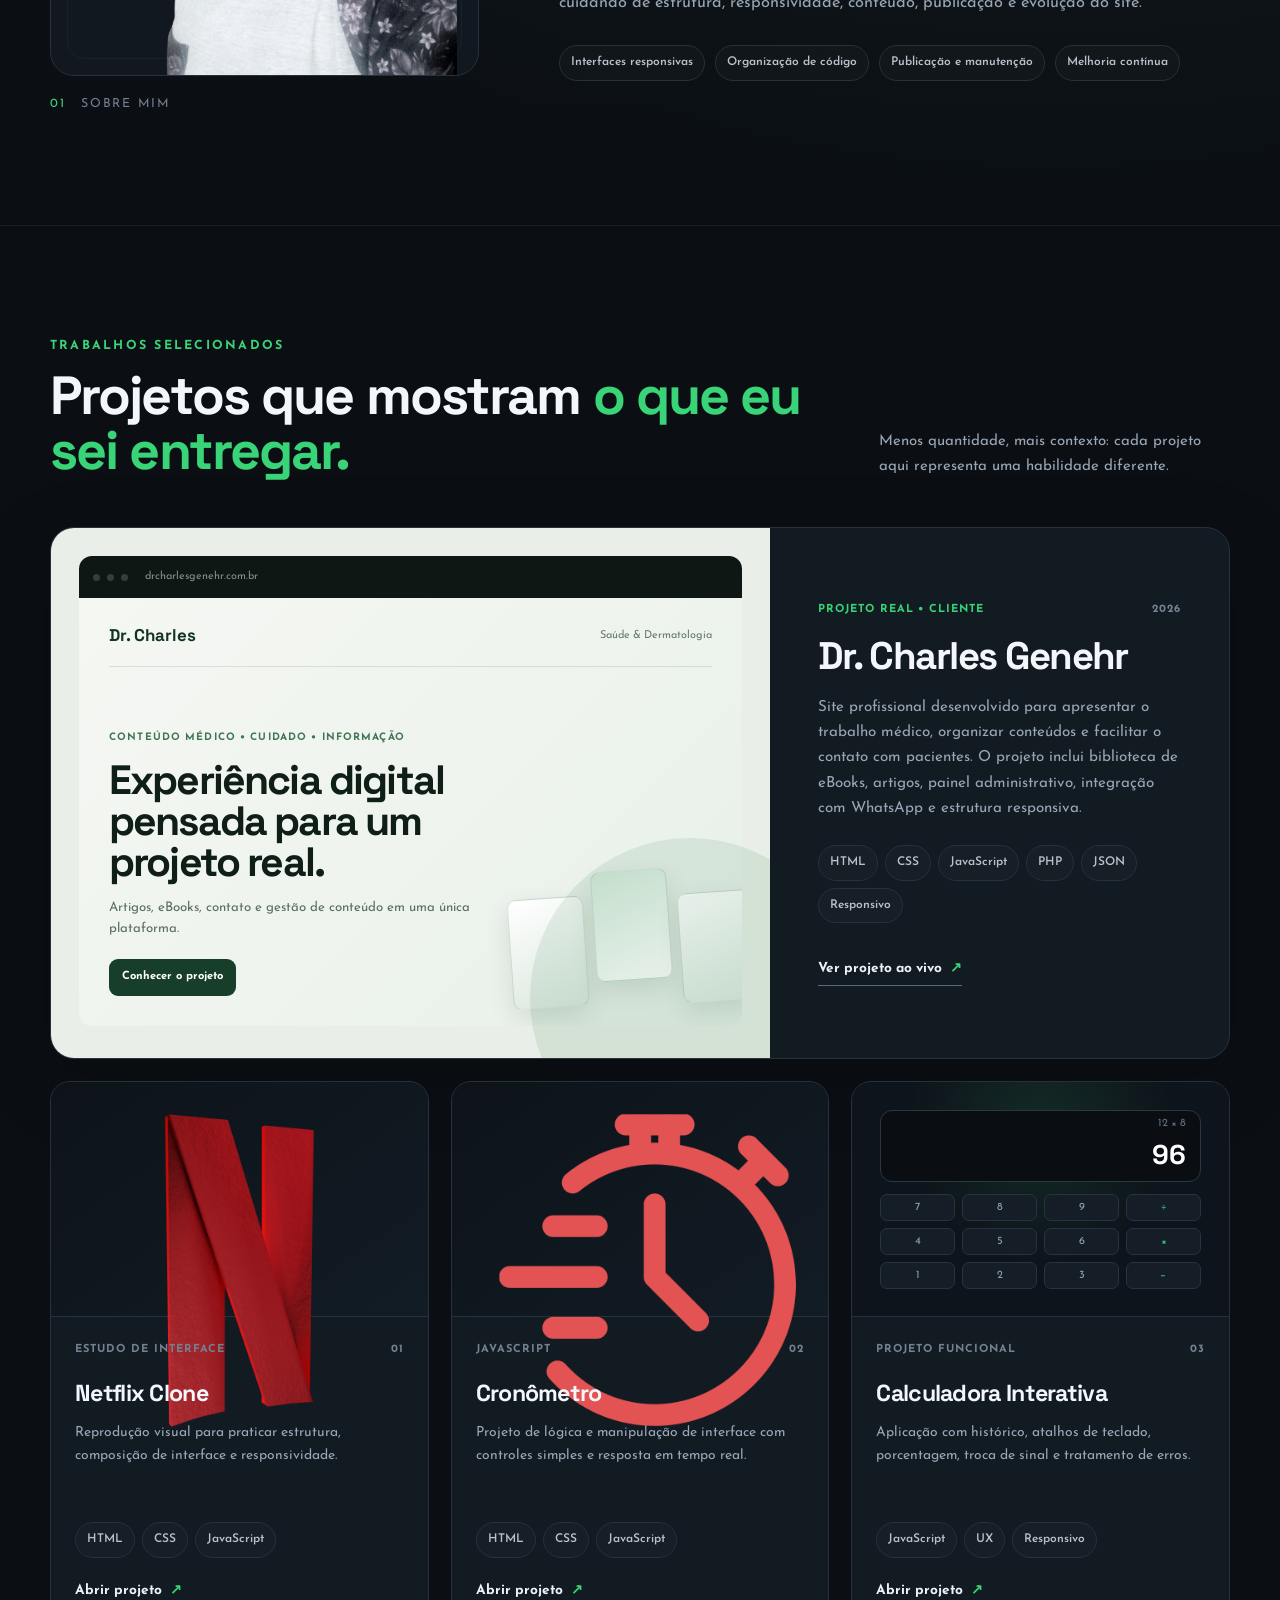
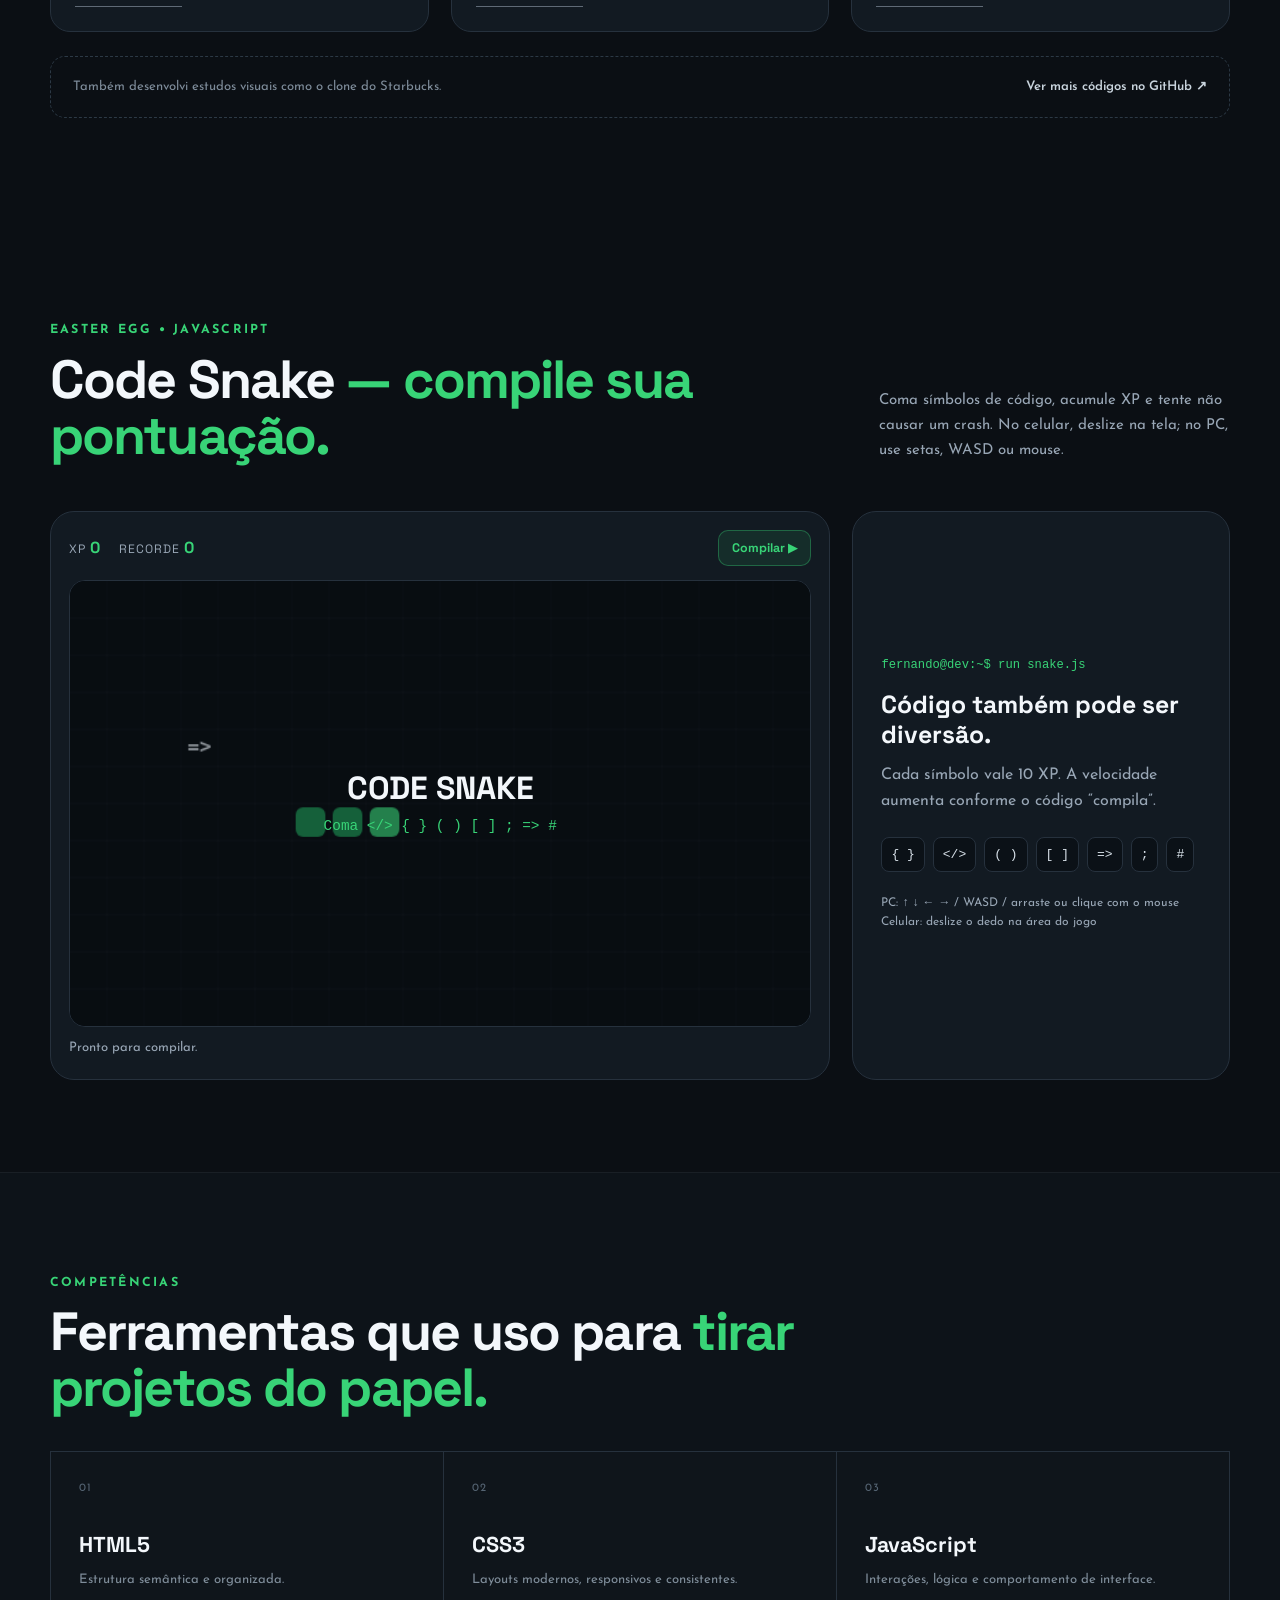
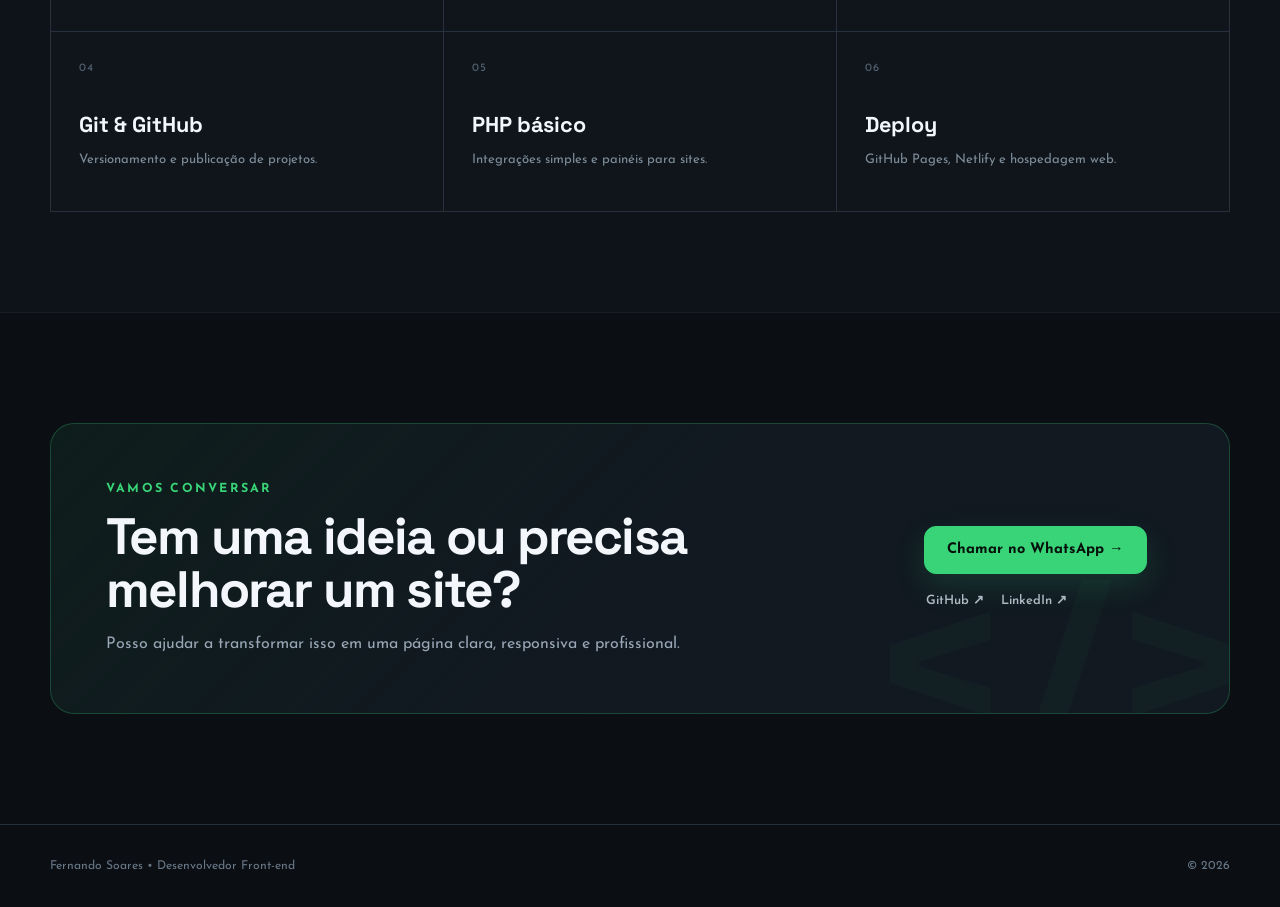
==== commit 4e517dac: "Publica portfolio 2.1 com Code Snake Atualiza Nandolino e calculadora e publica a seção interativa C" ====
--- a/index.html
+++ b/index.html
@@ -338,6 +338,37 @@
       </div>
     </section>
 
+    <section class="code-snake-section section-shell" id="code-snake">
+      <div class="section-head reveal">
+        <div>
+          <p class="section-kicker">EASTER EGG • JAVASCRIPT</p>
+          <h2>Code Snake <span>— compile sua pontuação.</span></h2>
+        </div>
+        <p>Coma símbolos de código, acumule XP e tente não causar um crash. No celular, deslize na tela; no PC, use setas, WASD ou mouse.</p>
+      </div>
+      <div class="snake-layout reveal">
+        <div class="snake-game-card">
+          <div class="snake-hud">
+            <span>XP <strong id="snakeScore">0</strong></span>
+            <span>RECORDE <strong id="snakeBest">0</strong></span>
+            <button id="snakeStart" type="button">Compilar ▶</button>
+          </div>
+          <div class="snake-stage" id="snakeStage">
+            <canvas id="snakeCanvas" width="600" height="360" aria-label="Jogo Code Snake"></canvas>
+            <div class="snake-overlay" id="snakeOverlay"><strong>CODE SNAKE</strong><span>Coma &lt;/&gt; { } ( ) [ ] ; =&gt; #</span></div>
+          </div>
+          <p class="snake-status" id="snakeStatus" aria-live="polite">Pronto para compilar.</p>
+        </div>
+        <aside class="snake-info">
+          <span class="snake-prompt">fernando@dev:~$ run snake.js</span>
+          <h3>Código também pode ser diversão.</h3>
+          <p>Cada símbolo vale 10 XP. A velocidade aumenta conforme o código “compila”.</p>
+          <div class="snake-symbols" aria-hidden="true"><span>{ }</span><span>&lt;/&gt;</span><span>( )</span><span>[ ]</span><span>=&gt;</span><span>;</span><span>#</span></div>
+          <small>PC: ↑ ↓ ← → / WASD / arraste ou clique com o mouse<br>Celular: deslize o dedo na área do jogo</small>
+        </aside>
+      </div>
+    </section>
+
     <section class="skills-section" id="competencias">
       <div class="section-shell">
         <div class="section-head compact reveal">
--- a/style.css
+++ b/style.css
@@ -280,3 +280,11 @@
 #secretOwl.secret-hold::after { border-color: rgba(56,212,119,.35); box-shadow: 0 0 24px rgba(56,212,119,.18); animation: secretPulse 1s ease-in-out infinite; }
 #secretOwl.secret-unlocked::after { border-color: var(--green); box-shadow: 0 0 32px rgba(56,212,119,.5); }
 @keyframes secretPulse { 50% { transform: scale(1.04); opacity: .65; } }
+
+/* Code Snake — easter egg interativo */
+.code-snake-section{padding-block:92px}
+.snake-layout{display:grid;grid-template-columns:minmax(0,1.55fr) minmax(250px,.75fr);gap:22px;align-items:stretch}
+.snake-game-card,.snake-info{background:var(--panel);border:1px solid var(--line);border-radius:var(--radius);overflow:hidden}
+.snake-game-card{padding:18px}.snake-hud{display:flex;align-items:center;gap:18px;flex-wrap:wrap;margin-bottom:14px;color:var(--muted);font-family:'Space Grotesk',sans-serif;font-size:.76rem;letter-spacing:.08em}.snake-hud strong{color:var(--green);font-size:1rem}.snake-hud button{margin-left:auto;border:1px solid rgba(56,212,119,.35);background:var(--green-soft);color:var(--green);border-radius:10px;padding:9px 13px;font:700 .78rem 'Space Grotesk',sans-serif;cursor:pointer}.snake-hud button:hover{border-color:var(--green)}
+.snake-stage{position:relative;overflow:hidden;border:1px solid #26313d;border-radius:16px;background:#080d12;touch-action:none;user-select:none}.snake-stage canvas{display:block;width:100%;height:auto;aspect-ratio:5/3}.snake-overlay{position:absolute;inset:0;display:flex;flex-direction:column;align-items:center;justify-content:center;gap:7px;text-align:center;pointer-events:none;background:rgba(8,13,18,.42);padding:20px}.snake-overlay strong{font:700 clamp(1.35rem,4vw,2rem) 'Space Grotesk',sans-serif;color:var(--text)}.snake-overlay span{color:var(--green);font-family:monospace;font-size:.9rem}.snake-overlay.hidden{display:none}.snake-status{min-height:24px;margin-top:10px;color:var(--muted);font-size:.82rem}.snake-info{padding:28px;display:flex;flex-direction:column;justify-content:center}.snake-prompt{color:var(--green);font:500 .76rem monospace;margin-bottom:18px}.snake-info h3{font:700 1.55rem 'Space Grotesk',sans-serif;line-height:1.2;margin-bottom:12px}.snake-info p,.snake-info small{color:var(--muted)}.snake-symbols{display:flex;flex-wrap:wrap;gap:8px;margin:22px 0}.snake-symbols span{border:1px solid var(--line);background:#0b1117;border-radius:8px;padding:6px 9px;color:#d7e0e8;font-family:monospace}.snake-info small{font-size:.75rem;line-height:1.6}
+@media(max-width:760px){.code-snake-section{padding-block:70px}.snake-layout{grid-template-columns:1fr}.snake-info{padding:22px}.snake-hud{gap:12px}.snake-hud button{margin-left:0}.snake-stage canvas{aspect-ratio:1/1}.snake-game-card{padding:12px}}
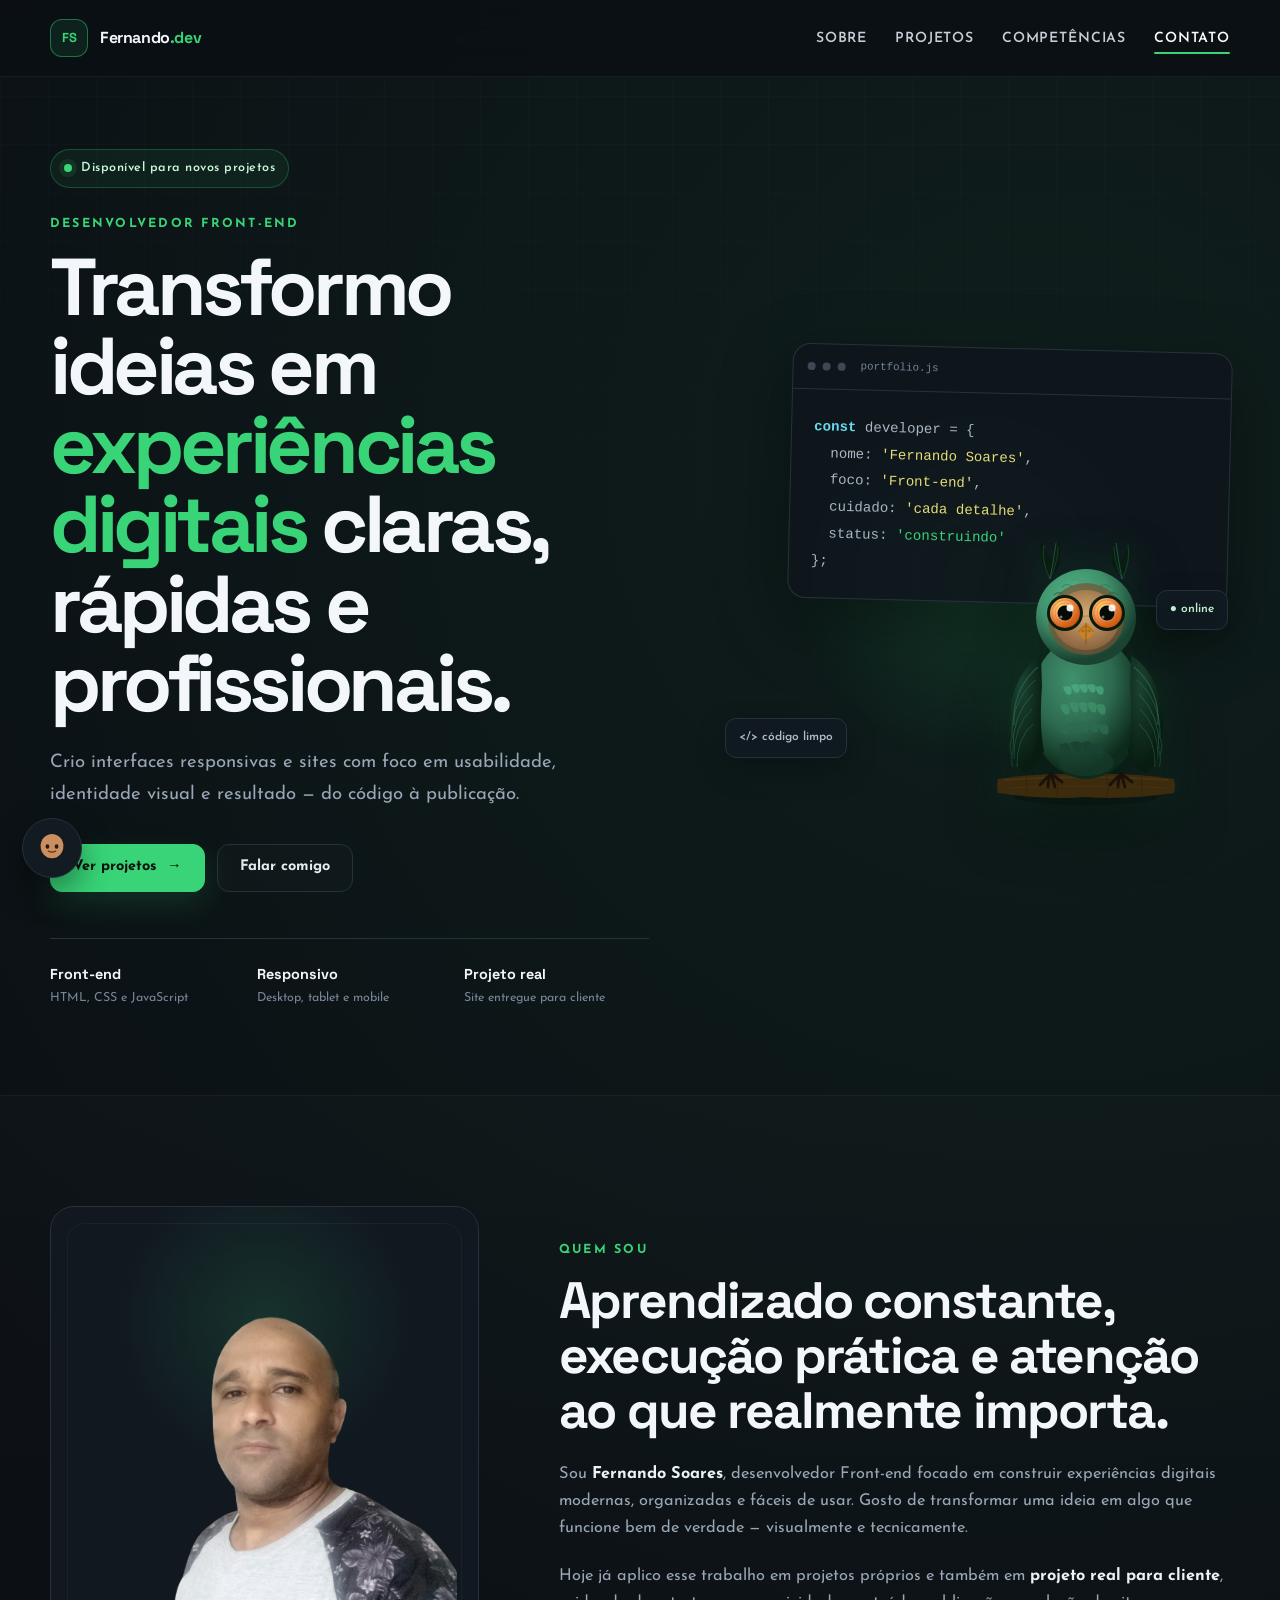
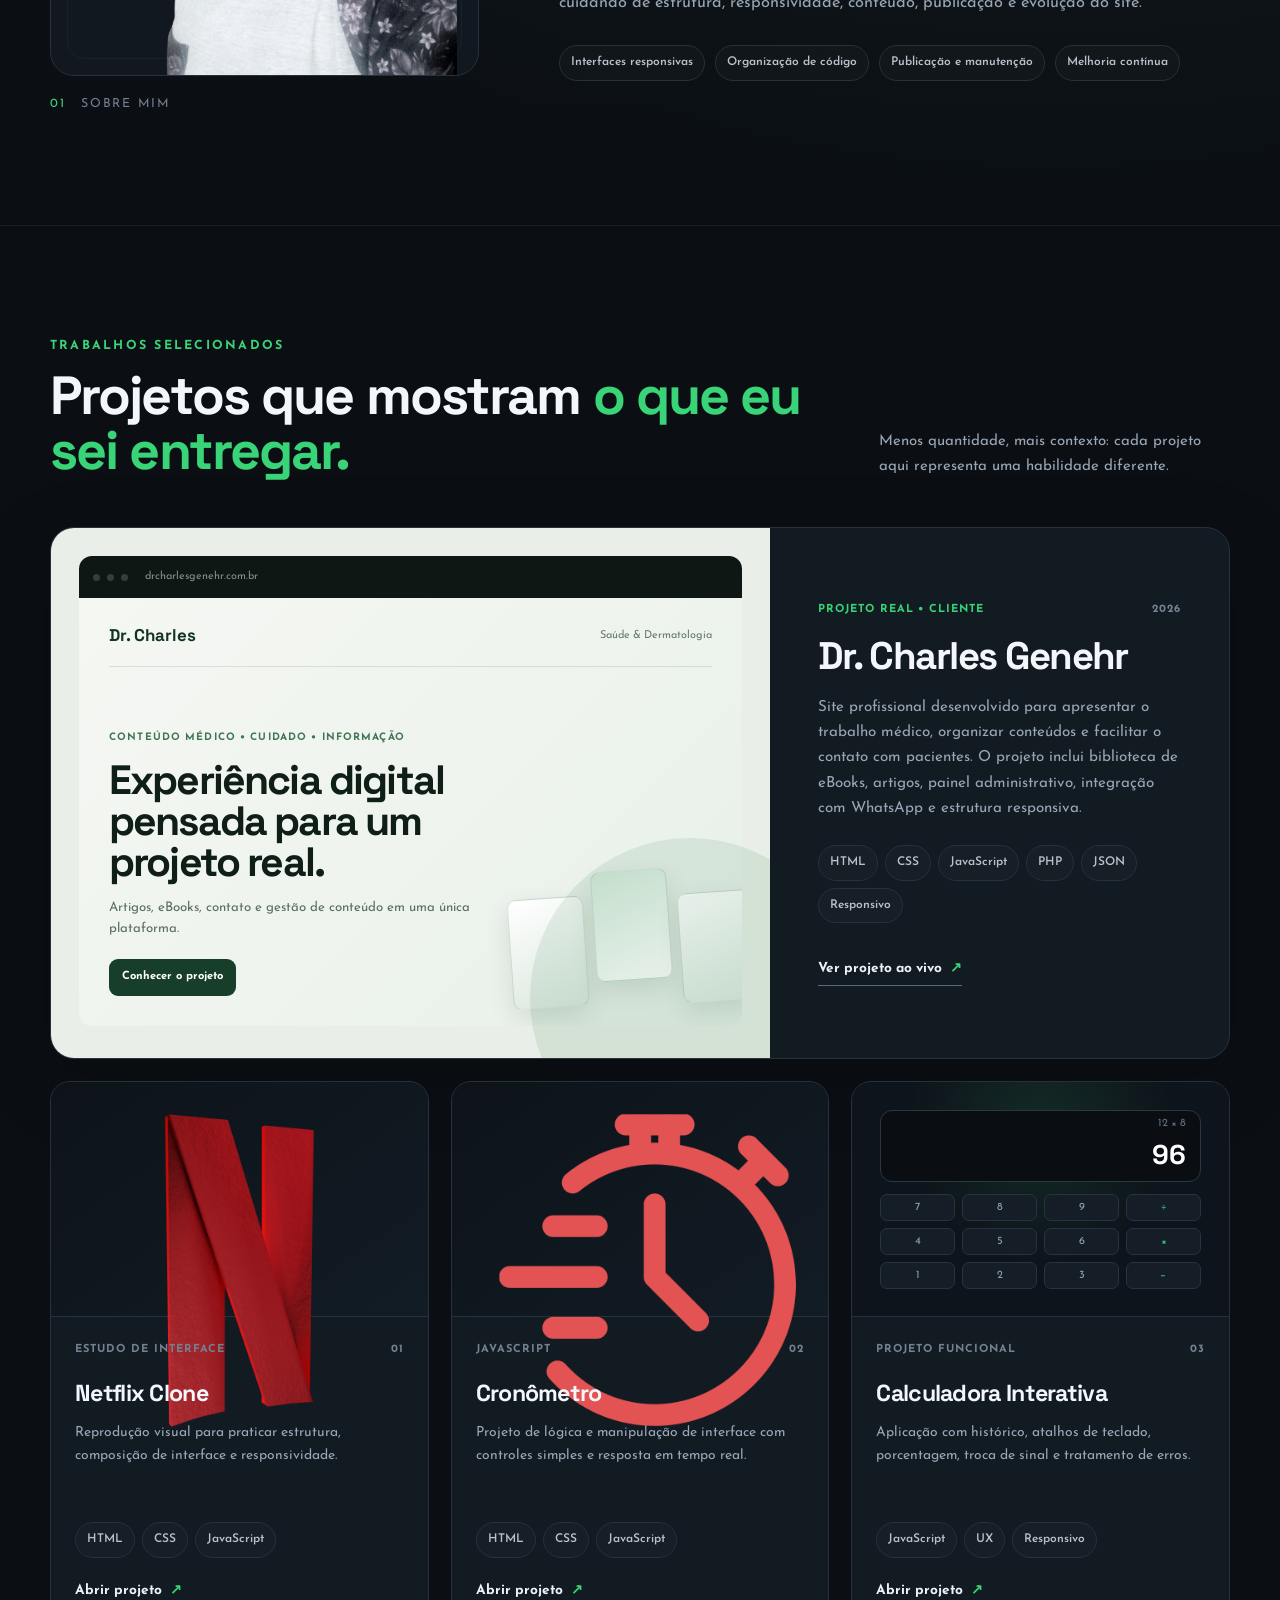
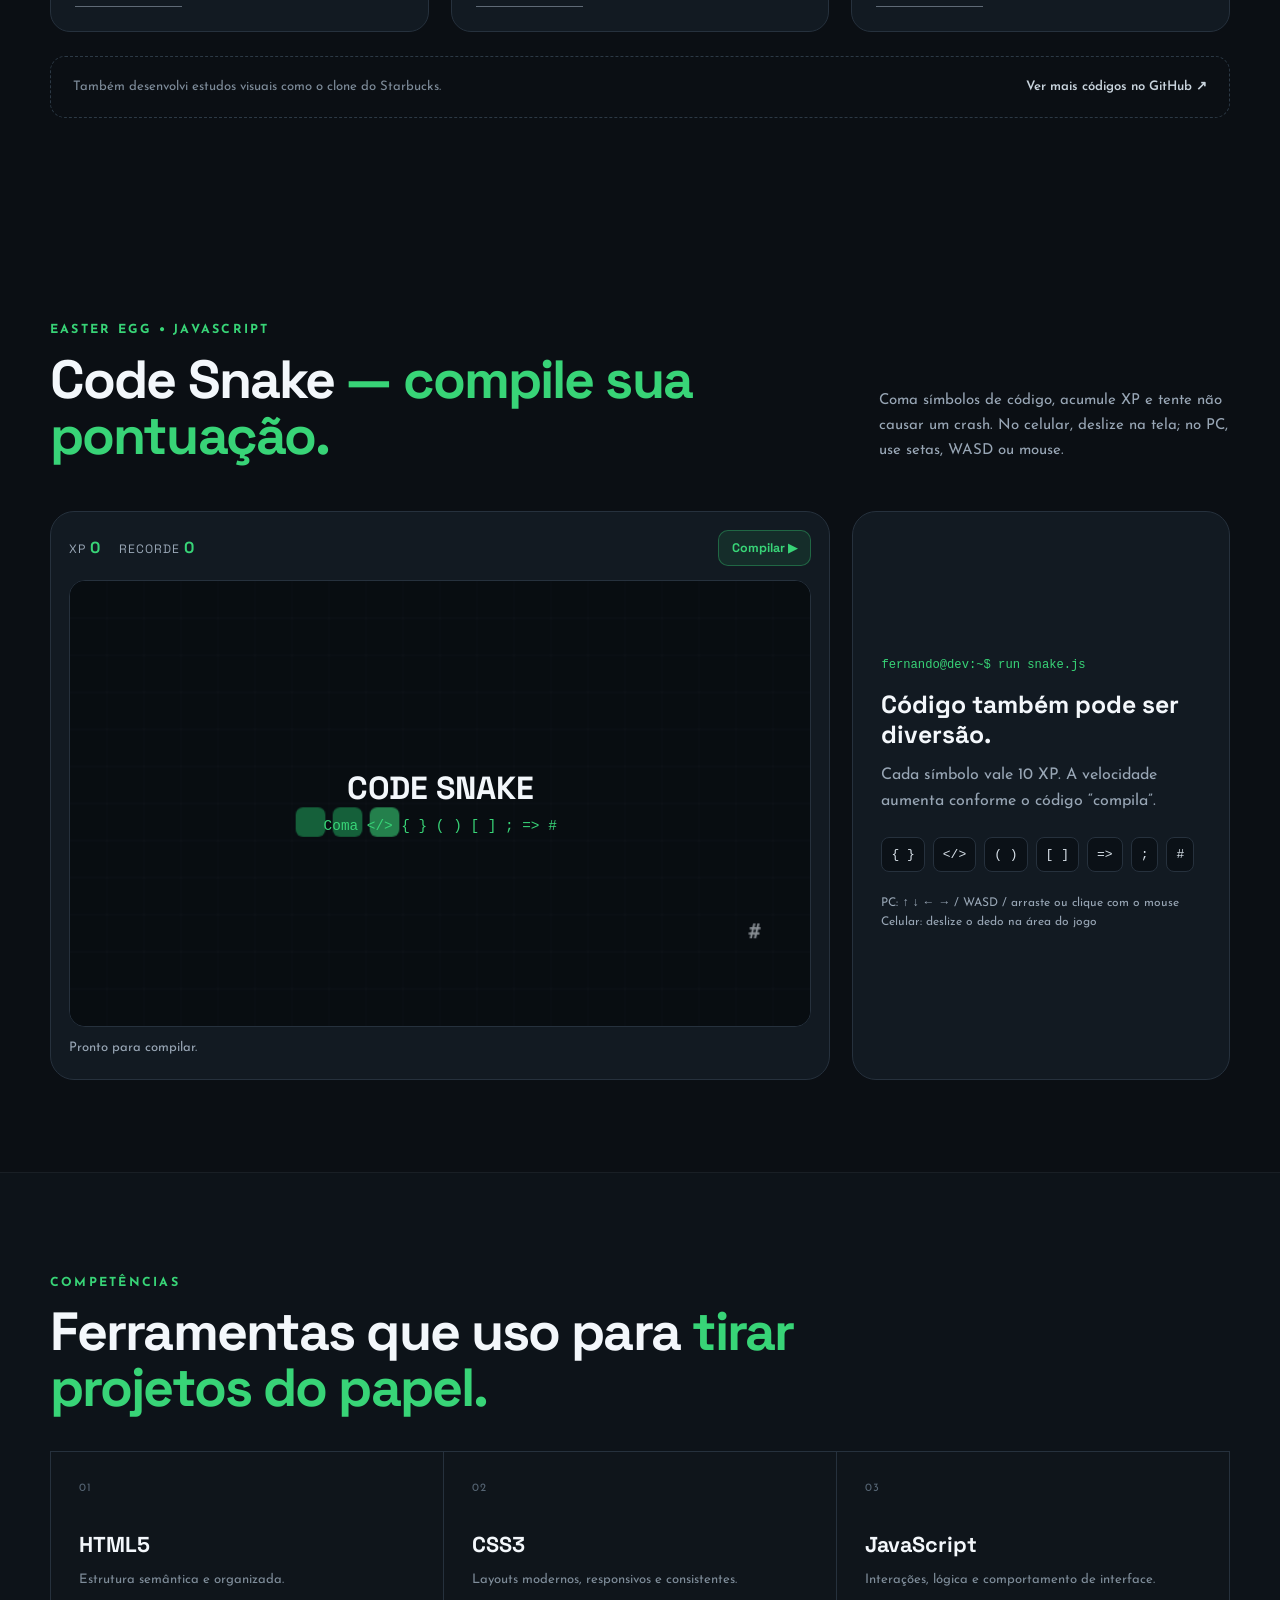
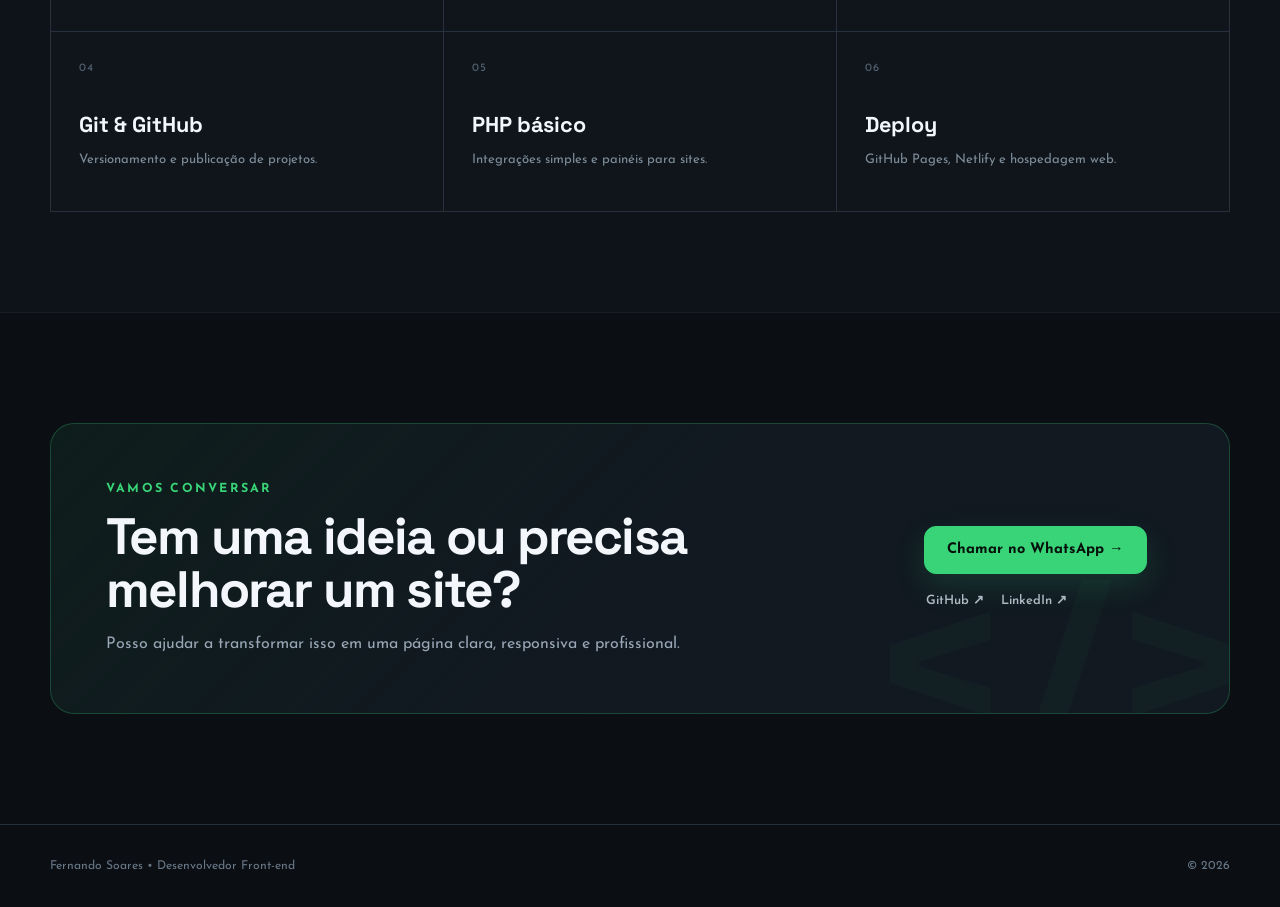
==== commit 034f9f65: "Evita cache antigo nos assets do portfolio Adiciona versão nas URLs CSS e JavaScript para clientes b" ====
--- a/index.html
+++ b/index.html
@@ -9,7 +9,7 @@
   <link rel="preconnect" href="https://fonts.googleapis.com">
   <link rel="preconnect" href="https://fonts.gstatic.com" crossorigin>
   <link href="https://fonts.googleapis.com/css2?family=Josefin+Sans:wght@300;400;500;600;700&family=Space+Grotesk:wght@500;600;700&display=swap" rel="stylesheet">
-  <link rel="stylesheet" href="style.css">
+  <link rel="stylesheet" href="style.css?v=2.1.0">
 </head>
 <body>
   <a class="skip-link" href="#conteudo">Pular para o conteúdo</a>
@@ -424,7 +424,7 @@
 
   <script src="analytics/config.js"></script>
   <script src="analytics/tracker.js"></script>
-  <script src="js/script.js"></script>
+  <script src="js/script.js?v=2.1.0"></script>
   <script>
     (function () {
       var toggle = document.getElementById('nandolinoToggle');
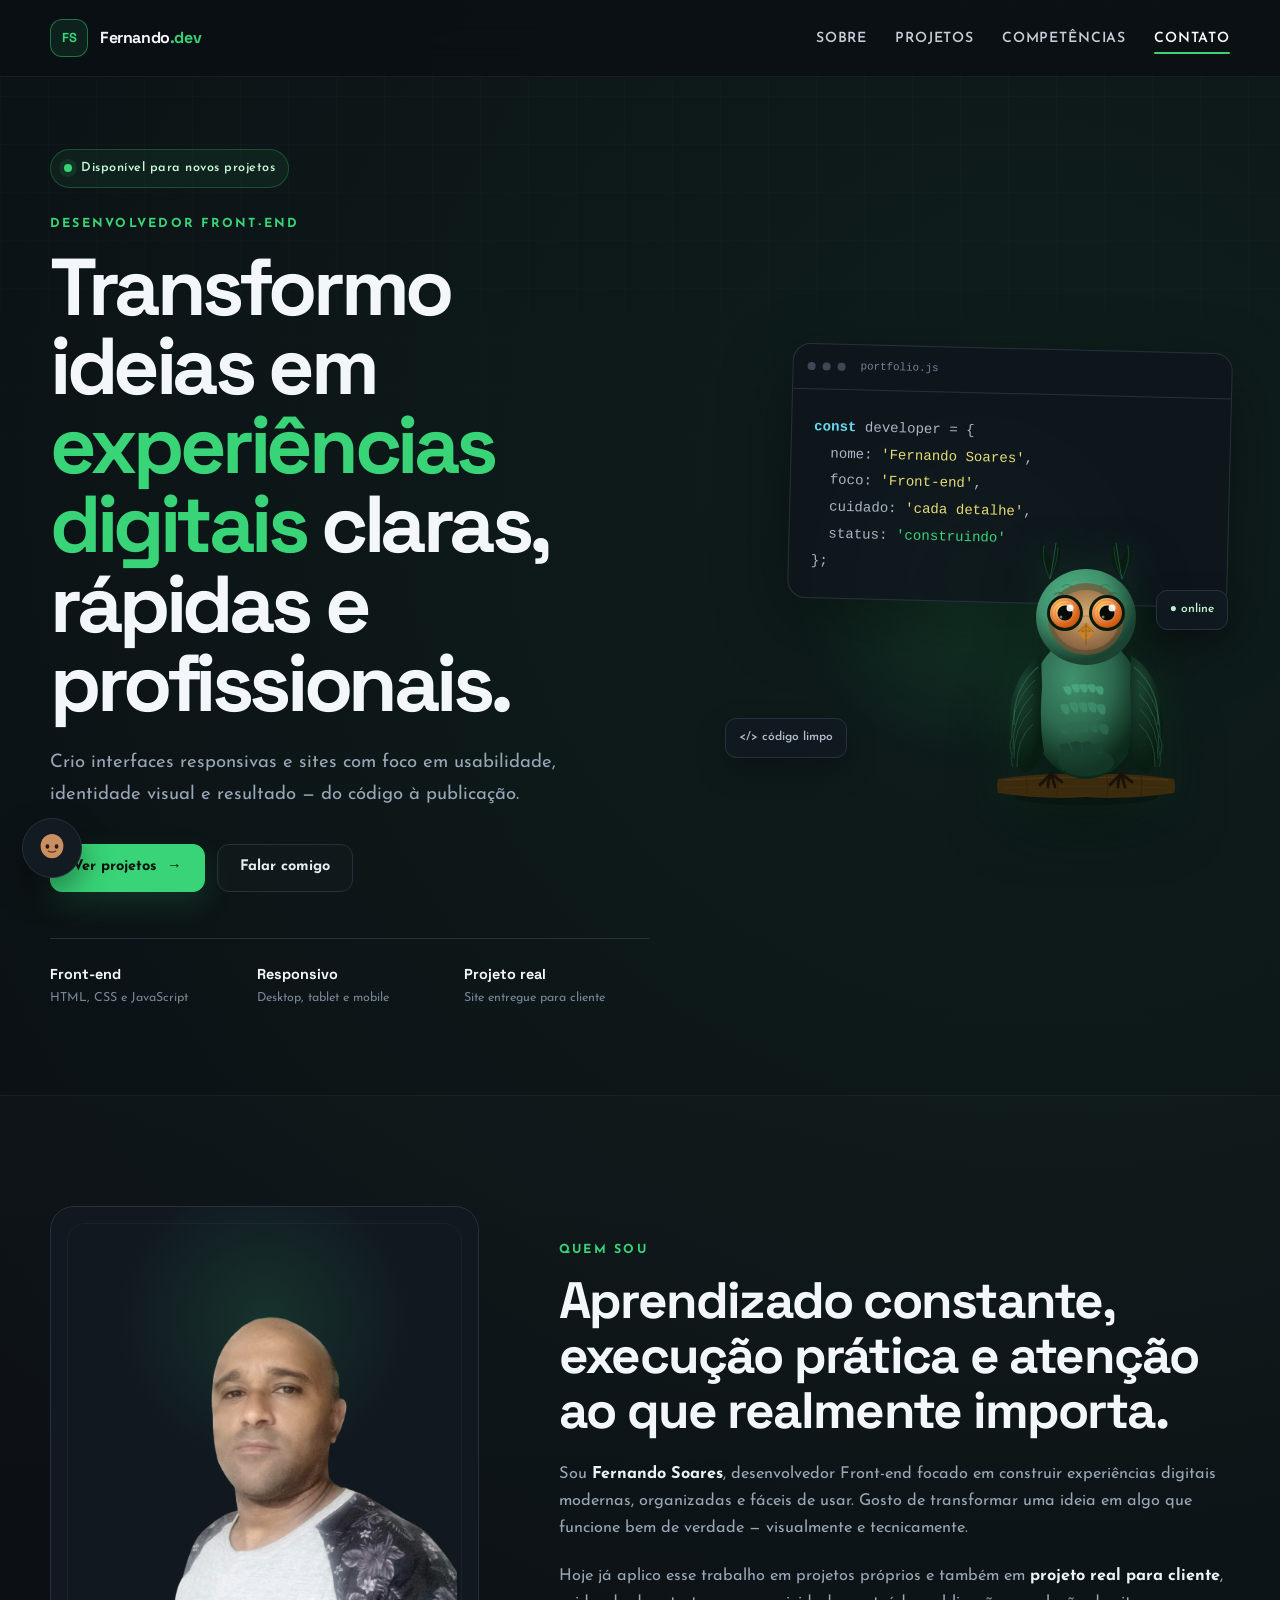
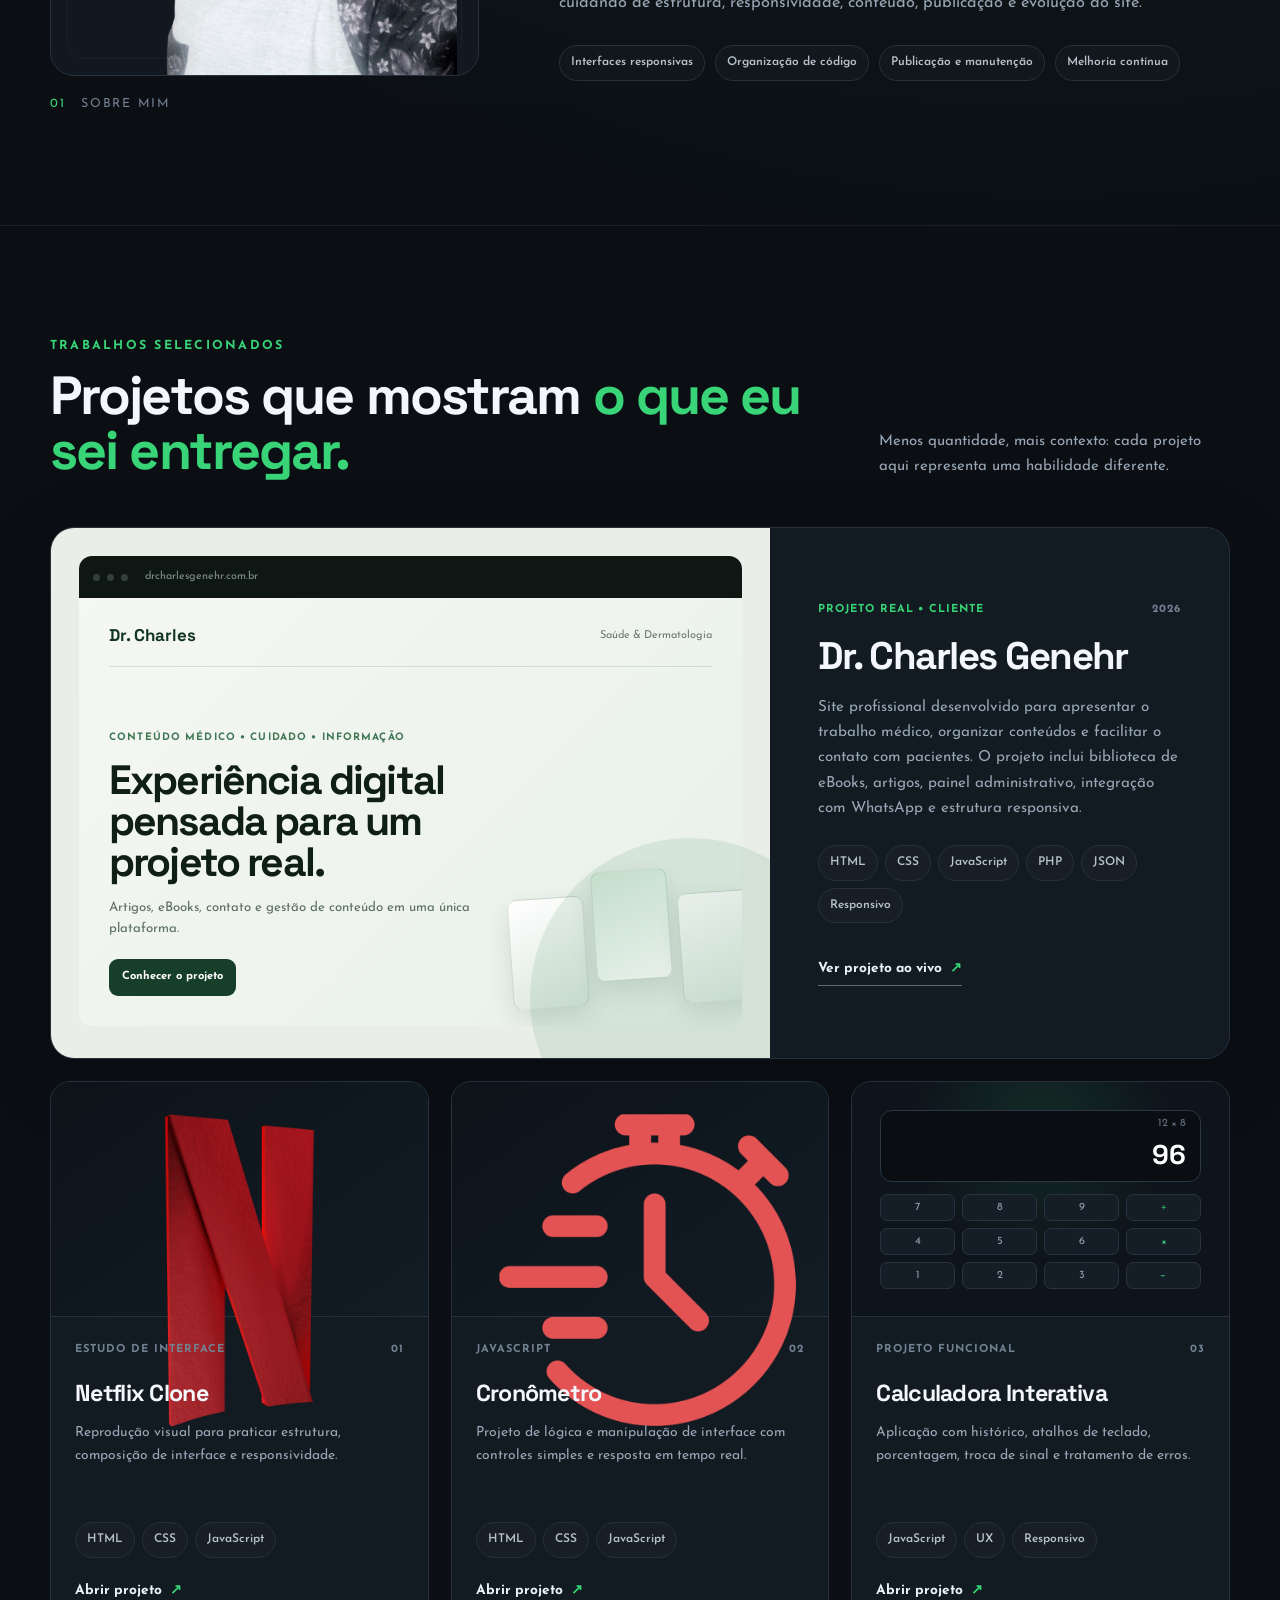
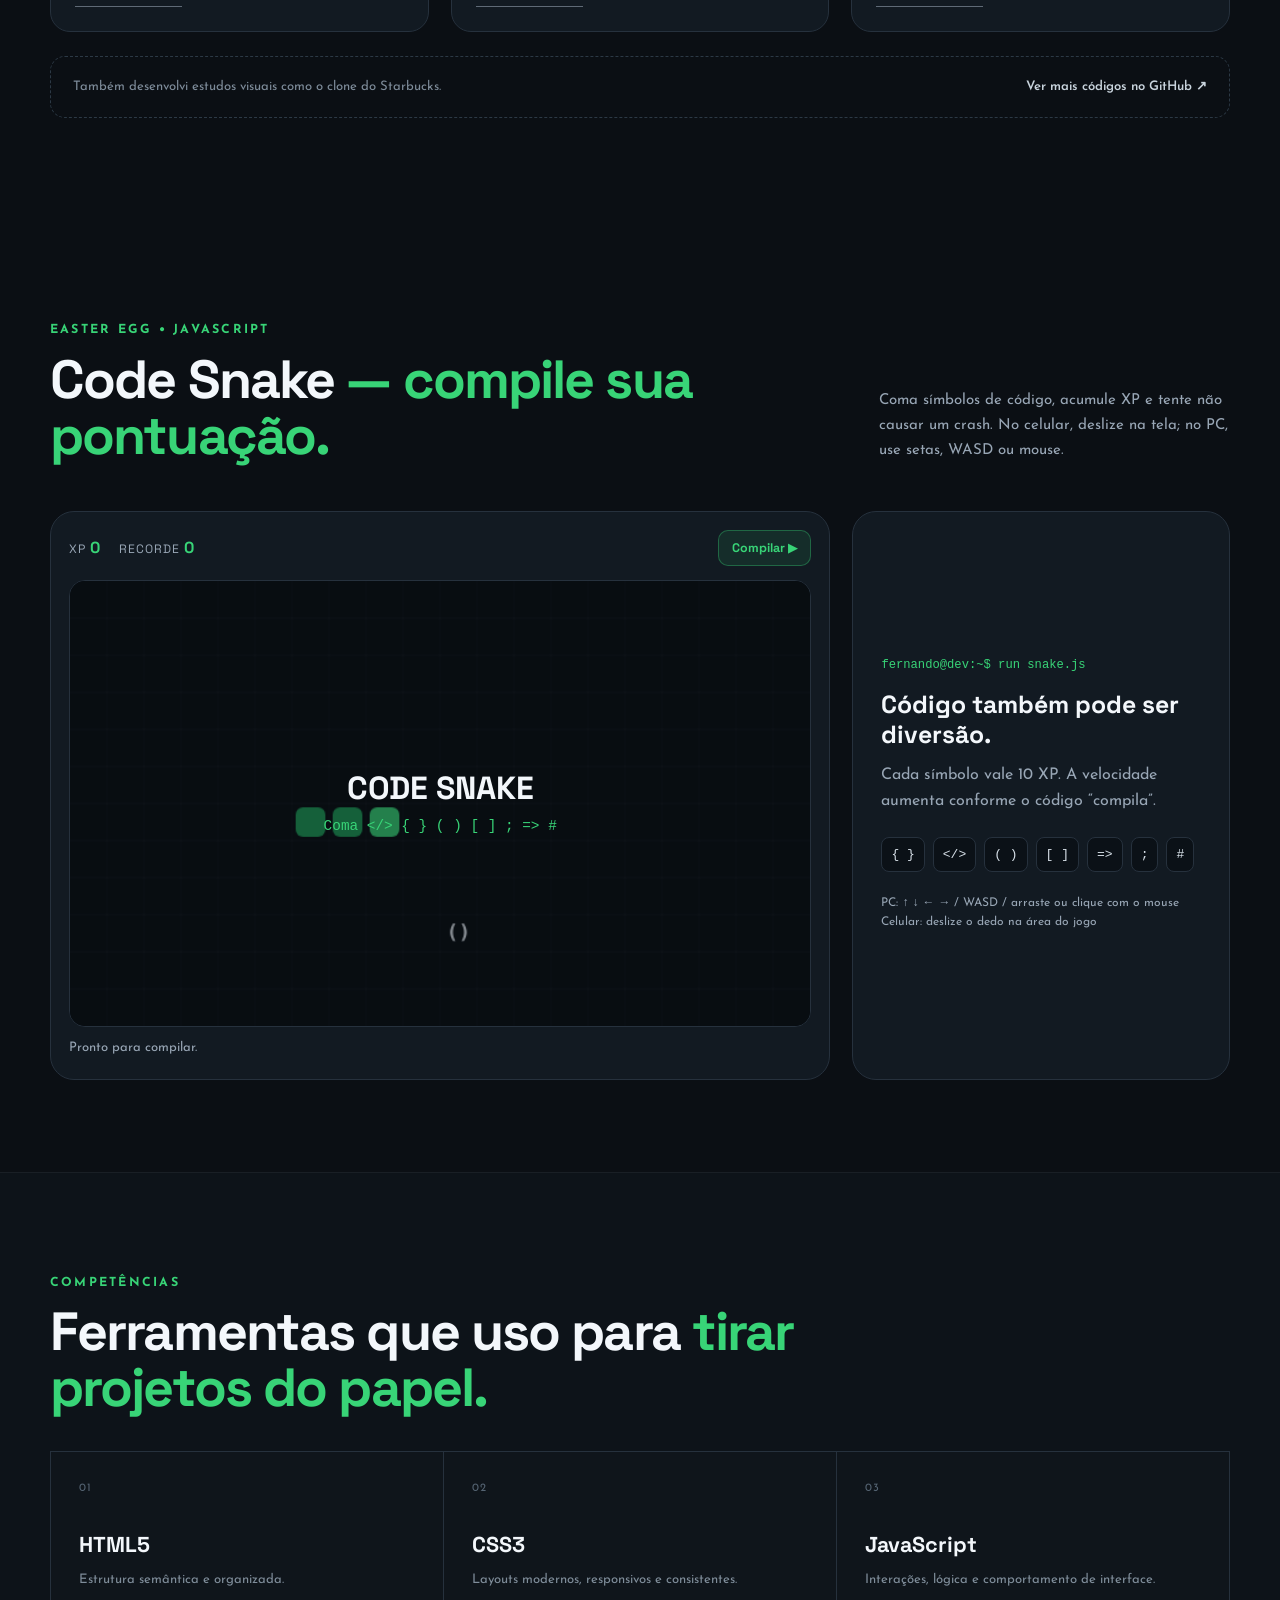
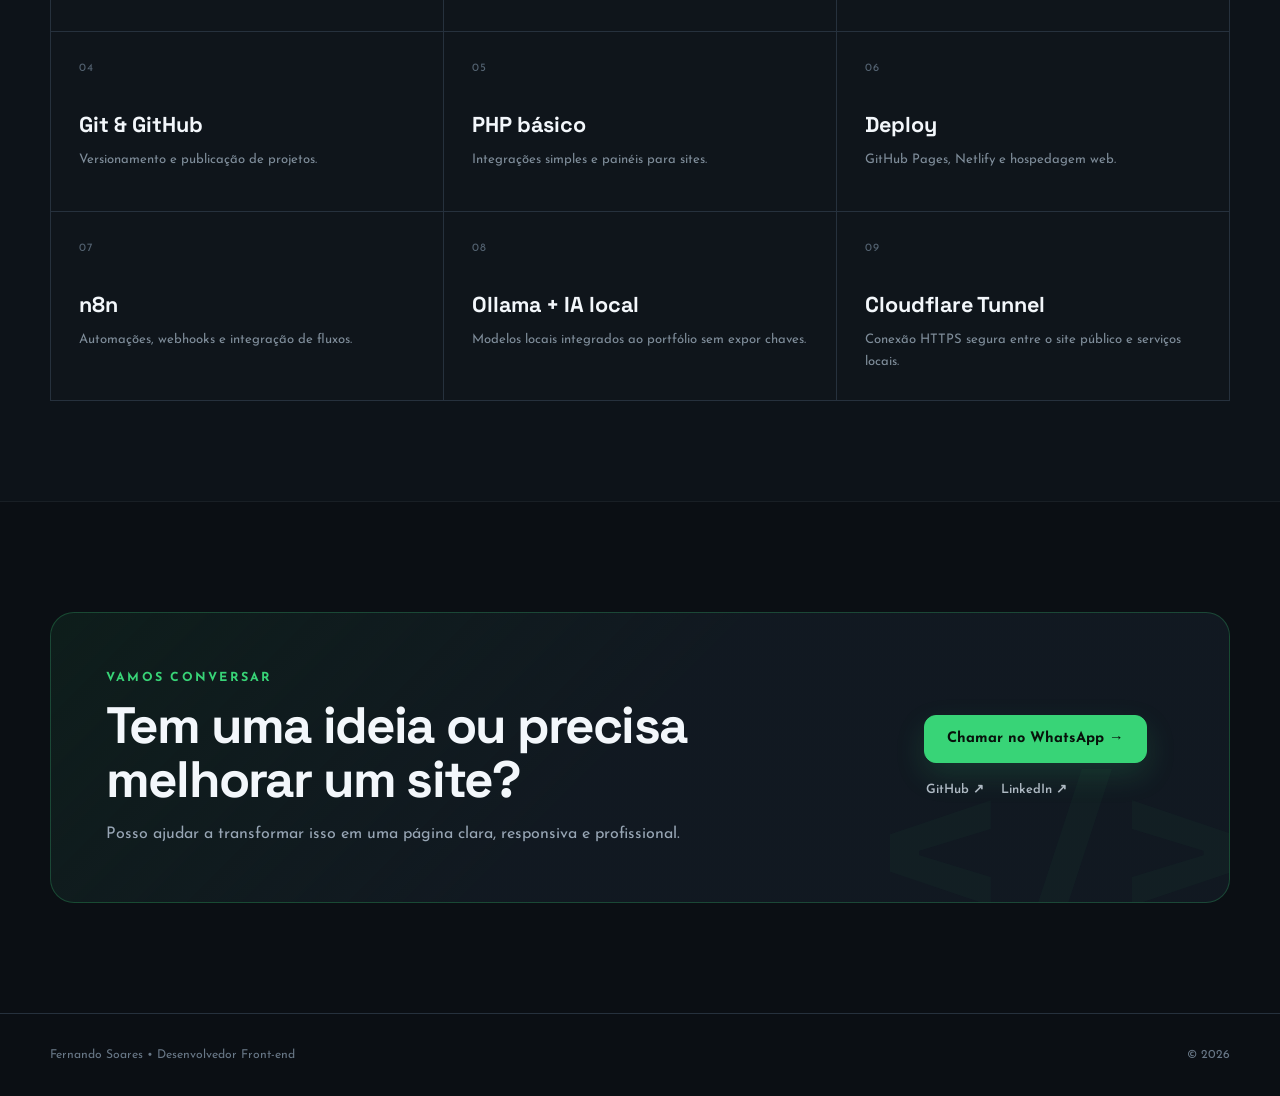
==== commit 52e0d8c3: "Substitui portfolio pela versão Nandolino 2.2 Publica o Nandolino com IA online via n8n/Ollama/Cloud" ====
--- a/index.html
+++ b/index.html
@@ -9,7 +9,7 @@
   <link rel="preconnect" href="https://fonts.googleapis.com">
   <link rel="preconnect" href="https://fonts.gstatic.com" crossorigin>
   <link href="https://fonts.googleapis.com/css2?family=Josefin+Sans:wght@300;400;500;600;700&family=Space+Grotesk:wght@500;600;700&display=swap" rel="stylesheet">
-  <link rel="stylesheet" href="style.css?v=2.1.0">
+  <link rel="stylesheet" href="style.css?v=2.2.0">
 </head>
 <body>
   <a class="skip-link" href="#conteudo">Pular para o conteúdo</a>
@@ -381,6 +381,9 @@
           <div class="skill-item"><span>04</span><strong>Git & GitHub</strong><p>Versionamento e publicação de projetos.</p></div>
           <div class="skill-item"><span>05</span><strong>PHP básico</strong><p>Integrações simples e painéis para sites.</p></div>
           <div class="skill-item"><span>06</span><strong>Deploy</strong><p>GitHub Pages, Netlify e hospedagem web.</p></div>
+          <div class="skill-item"><span>07</span><strong>n8n</strong><p>Automações, webhooks e integração de fluxos.</p></div>
+          <div class="skill-item"><span>08</span><strong>Ollama + IA local</strong><p>Modelos locais integrados ao portfólio sem expor chaves.</p></div>
+          <div class="skill-item"><span>09</span><strong>Cloudflare Tunnel</strong><p>Conexão HTTPS segura entre o site público e serviços locais.</p></div>
         </div>
       </div>
     </section>
@@ -424,7 +427,7 @@
 
   <script src="analytics/config.js"></script>
   <script src="analytics/tracker.js"></script>
-  <script src="js/script.js?v=2.1.0"></script>
+  <script src="js/script.js?v=2.2.0"></script>
   <script>
     (function () {
       var toggle = document.getElementById('nandolinoToggle');
